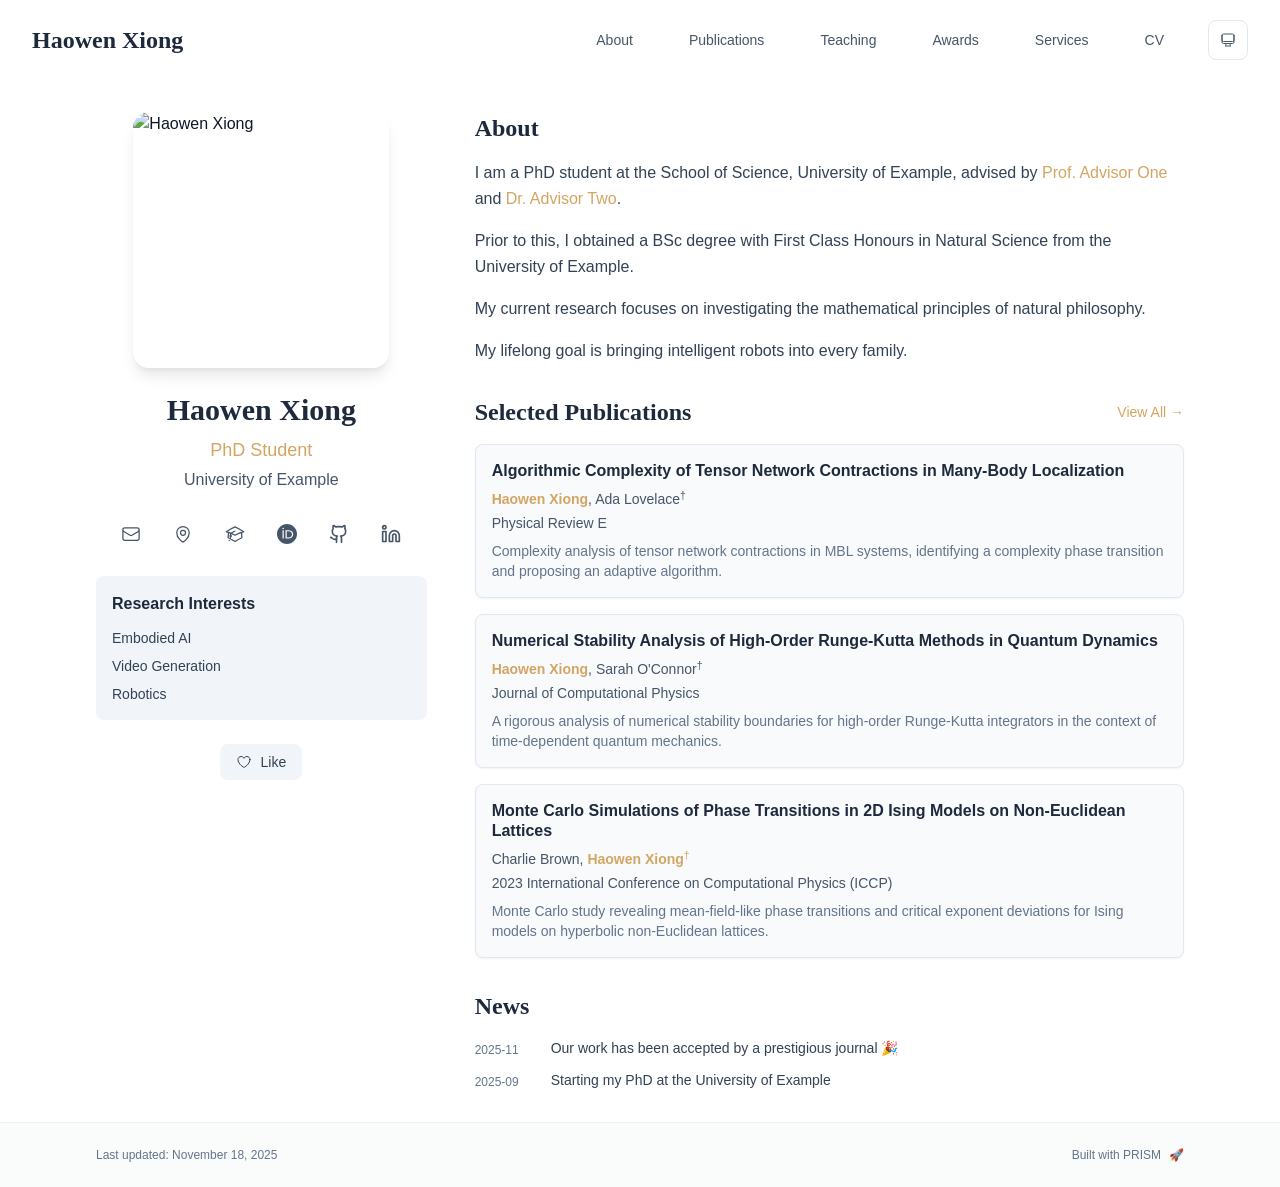
==== index.html @ 3bc643b1 "initial commit" ====
<!DOCTYPE html><html lang="en" class="scroll-smooth"><head><meta charSet="utf-8"/><meta name="viewport" content="width=device-width, initial-scale=1"/><link rel="preload" as="image" href="/bio.jpg"/><link rel="stylesheet" href="/_next/static/css/92b53c90e215dddf.css" data-precedence="next"/><link rel="preload" as="script" fetchPriority="low" href="/_next/static/chunks/webpack-679b75d1c4c2027c.js"/><script src="/_next/static/chunks/4bd1b696-70b6d399998de86a.js" async=""></script><script src="/_next/static/chunks/684-5aaa8290a129f299.js" async=""></script><script src="/_next/static/chunks/main-app-f77260fa3270a9c8.js" async=""></script><script src="/_next/static/chunks/17-9c04c9413a9f9f1f.js" async=""></script><script src="/_next/static/chunks/874-6cc630662f3664af.js" async=""></script><script src="/_next/static/chunks/862-15038af301665bb3.js" async=""></script><script src="/_next/static/chunks/app/layout-1b85ed342265c394.js" async=""></script><script src="/_next/static/chunks/178-595a94b9af1e67b5.js" async=""></script><script src="/_next/static/chunks/748-b0753eeaf12cb586.js" async=""></script><script src="/_next/static/chunks/app/page-47cc0a5f1ee452e7.js" async=""></script><link rel="icon" href="/favicon.svg" type="image/svg+xml"/><link rel="dns-prefetch" href="https://google-fonts.jialeliu.com"/><link rel="preconnect" href="https://google-fonts.jialeliu.com" crossorigin=""/><link rel="preload" as="style" href="https://google-fonts.jialeliu.com/css2?family=Inter:wght@300;400;500;600;700&amp;family=Crimson+Text:ital,wght@0,400;0,600;1,400&amp;display=swap"/><link rel="stylesheet" id="gfonts-css" href="https://google-fonts.jialeliu.com/css2?family=Inter:wght@300;400;500;600;700&amp;family=Crimson+Text:ital,wght@0,400;0,600;1,400&amp;display=swap" media="print"/><script>
              (function(){
                var l = document.getElementById('gfonts-css');
                if (!l) return;
                if (l.media !== 'all') {
                  l.addEventListener('load', function(){ try { l.media = 'all'; } catch(e){} });
                }
              })();
            </script><noscript><link rel="stylesheet" href="https://google-fonts.jialeliu.com/css2?family=Inter:wght@300;400;500;600;700&amp;family=Crimson+Text:ital,wght@0,400;0,600;1,400&amp;display=swap"/></noscript><script>
              try {
                const theme = localStorage.getItem('theme-storage');
                const parsed = theme ? JSON.parse(theme) : null;
                const setting = parsed?.state?.theme || 'system';
                const prefersDark = typeof window !== 'undefined' && window.matchMedia && window.matchMedia('(prefers-color-scheme: dark)').matches;
                const effective = setting === 'dark' ? 'dark' : (setting === 'light' ? 'light' : (prefersDark ? 'dark' : 'light'));
                var root = document.documentElement;
                root.classList.add(effective);
                root.setAttribute('data-theme', effective);
              } catch (e) {
                var root = document.documentElement;
                root.classList.add('light');
                root.setAttribute('data-theme', 'light');
              }
            </script><title>Haowen Xiong</title><meta name="description" content="PhD student at the University of Example."/><meta name="author" content="Haowen Xiong"/><meta name="keywords" content="Haowen Xiong,PhD,Research,University of Example"/><meta name="creator" content="Haowen Xiong"/><meta name="publisher" content="Haowen Xiong"/><meta property="og:title" content="Haowen Xiong"/><meta property="og:description" content="PhD student at the University of Example."/><meta property="og:site_name" content="Haowen Xiong&#x27;s Academic Website"/><meta property="og:locale" content="en_US"/><meta property="og:type" content="website"/><meta name="twitter:card" content="summary"/><meta name="twitter:title" content="Haowen Xiong"/><meta name="twitter:description" content="PhD student at the University of Example."/><link rel="icon" href="/favicon.svg"/><script>document.querySelectorAll('body link[rel="icon"], body link[rel="apple-touch-icon"]').forEach(el => document.head.appendChild(el))</script><script src="/_next/static/chunks/polyfills-42372ed130431b0a.js" noModule=""></script></head><body class="font-sans antialiased"><div style="visibility:hidden"><nav class="fixed top-0 left-0 right-0 z-50" data-headlessui-state=""><div class="transition-all duration-300 ease-out bg-transparent" style="transform:translateY(-100px)"><div class="max-w-7xl mx-auto px-4 sm:px-6 lg:px-8"><div class="flex justify-between items-center h-16 lg:h-20"><div class="flex-shrink-0" tabindex="0"><a class="text-xl lg:text-2xl font-serif font-semibold text-primary hover:text-accent transition-colors duration-200" href="/">Haowen Xiong</a></div><div class="hidden lg:block"><div class="ml-10 flex items-center space-x-8"><div class="flex items-baseline space-x-8"><a class="relative px-3 py-2 text-sm font-medium transition-all duration-200 rounded hover:bg-accent/10 hover:shadow-sm text-primary" href="/"><span class="relative z-10">About</span><div class="absolute inset-0 bg-accent/10 rounded-lg"></div></a><a class="relative px-3 py-2 text-sm font-medium transition-all duration-200 rounded hover:bg-accent/10 hover:shadow-sm text-neutral-600 hover:text-primary" href="/publications/"><span class="relative z-10">Publications</span></a><a class="relative px-3 py-2 text-sm font-medium transition-all duration-200 rounded hover:bg-accent/10 hover:shadow-sm text-neutral-600 hover:text-primary" href="/teaching/"><span class="relative z-10">Teaching</span></a><a class="relative px-3 py-2 text-sm font-medium transition-all duration-200 rounded hover:bg-accent/10 hover:shadow-sm text-neutral-600 hover:text-primary" href="/awards/"><span class="relative z-10">Awards</span></a><a class="relative px-3 py-2 text-sm font-medium transition-all duration-200 rounded hover:bg-accent/10 hover:shadow-sm text-neutral-600 hover:text-primary" href="/services/"><span class="relative z-10">Services</span></a><a class="relative px-3 py-2 text-sm font-medium transition-all duration-200 rounded hover:bg-accent/10 hover:shadow-sm text-neutral-600 hover:text-primary" href="/cv/"><span class="relative z-10">CV</span></a></div><div class="flex items-center justify-center w-10 h-10 rounded-lg border border-neutral-200 dark:border-[rgba(148,163,184,0.24)] bg-background dark:bg-neutral-800"><div class="w-4 h-4 rounded-full bg-neutral-300 animate-pulse"></div></div></div></div><div class="lg:hidden flex items-center space-x-2"><div class="flex items-center justify-center w-10 h-10 rounded-lg border border-neutral-200 dark:border-[rgba(148,163,184,0.24)] bg-background dark:bg-neutral-800"><div class="w-4 h-4 rounded-full bg-neutral-300 animate-pulse"></div></div><button class="inline-flex items-center justify-center p-2 rounded-md text-neutral-600 hover:text-primary hover:bg-neutral-100 dark:hover:bg-neutral-800 focus:outline-none focus:ring-2 focus:ring-inset focus:ring-accent transition-colors duration-200" id="headlessui-disclosure-button-«R5pdb»" type="button" aria-expanded="false" data-headlessui-state=""><span class="sr-only">Open main menu</span><div><svg xmlns="http://www.w3.org/2000/svg" fill="none" viewBox="0 0 24 24" stroke-width="1.5" stroke="currentColor" aria-hidden="true" data-slot="icon" class="block h-6 w-6"><path stroke-linecap="round" stroke-linejoin="round" d="M3.75 6.75h16.5M3.75 12h16.5m-16.5 5.25h16.5"></path></svg></div></button></div></div></div></div></nav><main class="min-h-screen pt-16 lg:pt-20"><div class="max-w-6xl mx-auto px-4 sm:px-6 lg:px-8 py-8 bg-background min-h-screen"><div class="grid grid-cols-1 lg:grid-cols-3 gap-12"><div class="lg:col-span-1"><div class="sticky top-8" style="opacity:0;transform:translateY(20px)"><div class="w-64 h-64 mx-auto mb-6 rounded-2xl overflow-hidden shadow-lg hover:shadow-xl transition-all duration-200 hover:scale-105"><img alt="Haowen Xiong" width="256" height="256" decoding="async" data-nimg="1" class="w-full h-full object-cover object-[32%_center]" style="color:transparent" src="/bio.jpg"/></div><div class="text-center mb-6"><h1 class="text-3xl font-serif font-bold text-primary mb-2">Haowen Xiong</h1><p class="text-lg text-accent font-medium mb-1">PhD Student</p><p class="text-neutral-600 mb-2">University of Example</p></div><div class="flex flex-wrap justify-center gap-3 sm:gap-4 mb-6 relative px-2"><div class="relative"><button class="p-2 sm:p-2 transition-colors duration-200 text-neutral-600 dark:text-neutral-400 hover:text-accent" aria-label="Email"><svg xmlns="http://www.w3.org/2000/svg" fill="none" viewBox="0 0 24 24" stroke-width="1.5" stroke="currentColor" aria-hidden="true" data-slot="icon" class="h-5 w-5"><path stroke-linecap="round" stroke-linejoin="round" d="M21.75 6.75v10.5a2.25 2.25 0 0 1-2.25 2.25h-15a2.25 2.25 0 0 1-2.25-2.25V6.75m19.5 0A2.25 2.25 0 0 0 19.5 4.5h-15a2.25 2.25 0 0 0-2.25 2.25m19.5 0v.243a2.25 2.25 0 0 1-1.07 1.916l-7.5 4.615a2.25 2.25 0 0 1-2.36 0L3.32 8.91a2.25 2.25 0 0 1-1.07-1.916V6.75"></path></svg></button></div><div class="relative"><button class="p-2 sm:p-2 transition-colors duration-200 text-neutral-600 dark:text-neutral-400 hover:text-accent" aria-label="Location"><svg xmlns="http://www.w3.org/2000/svg" fill="none" viewBox="0 0 24 24" stroke-width="1.5" stroke="currentColor" aria-hidden="true" data-slot="icon" class="h-5 w-5"><path stroke-linecap="round" stroke-linejoin="round" d="M15 10.5a3 3 0 1 1-6 0 3 3 0 0 1 6 0Z"></path><path stroke-linecap="round" stroke-linejoin="round" d="M19.5 10.5c0 7.142-7.5 11.25-7.5 11.25S4.5 17.642 4.5 10.5a7.5 7.5 0 1 1 15 0Z"></path></svg></button></div><a href="https://scholar.google.com" target="_blank" rel="noopener noreferrer" class="p-2 sm:p-2 text-neutral-600 dark:text-neutral-400 hover:text-accent transition-colors duration-200" aria-label="Google Scholar"><svg xmlns="http://www.w3.org/2000/svg" fill="none" viewBox="0 0 24 24" stroke-width="1.5" stroke="currentColor" aria-hidden="true" data-slot="icon" class="h-5 w-5"><path stroke-linecap="round" stroke-linejoin="round" d="M4.26 10.147a60.438 60.438 0 0 0-.491 6.347A48.62 48.62 0 0 1 12 20.904a48.62 48.62 0 0 1 8.232-4.41 60.46 60.46 0 0 0-.491-6.347m-15.482 0a50.636 50.636 0 0 0-2.658-.813A59.906 59.906 0 0 1 12 3.493a59.903 59.903 0 0 1 10.399 5.84c-.896.248-1.783.52-2.658.814m-15.482 0A50.717 50.717 0 0 1 12 13.489a50.702 50.702 0 0 1 7.74-3.342M6.75 15a.75.75 0 1 0 0-1.5.75.75 0 0 0 0 1.5Zm0 0v-3.675A55.378 55.378 0 0 1 12 8.443m-7.007 11.55A5.981 5.981 0 0 0 6.75 15.75v-1.5"></path></svg></a><a href="https://orcid.org" target="_blank" rel="noopener noreferrer" class="p-2 sm:p-2 text-neutral-600 dark:text-neutral-400 hover:text-accent transition-colors duration-200" aria-label="ORCID"><svg viewBox="0 0 24 24" fill="currentColor" class="h-5 w-5" xmlns="http://www.w3.org/2000/svg"><path d="M12 0C5.372 0 0 5.372 0 12s5.372 12 12 12 12-5.372 12-12S18.628 0 12 0zM7.369 4.378c.525 0 .947.431.947.947s-.422.947-.947.947a.95.95 0 0 1-.947-.947c0-.525.422-.947.947-.947zm-.722 3.038h1.444v10.041H6.647V7.416zm3.562 0h3.9c3.712 0 5.344 2.653 5.344 5.025 0 2.578-2.016 5.025-5.325 5.025h-3.919V7.416zm1.444 1.303v7.444h2.297c3.272 0 4.022-2.484 4.022-3.722 0-2.016-1.284-3.722-4.097-3.722h-2.222z"></path></svg></a><a href="https://github.com" target="_blank" rel="noopener noreferrer" class="p-2 sm:p-2 text-neutral-600 dark:text-neutral-400 hover:text-accent transition-colors duration-200" aria-label="GitHub"><svg xmlns="http://www.w3.org/2000/svg" width="24" height="24" viewBox="0 0 24 24" fill="none" stroke="currentColor" stroke-width="2" stroke-linecap="round" stroke-linejoin="round" class="lucide lucide-github h-5 w-5" aria-hidden="true"><path d="M15 22v-4a4.8 4.8 0 0 0-1-3.5c3 0 6-2 6-5.5.08-1.25-.27-2.48-1-3.5.28-1.15.28-2.35 0-3.5 0 0-1 0-3 1.5-2.64-.5-5.36-.5-8 0C6 2 5 2 5 2c-.3 1.15-.3 2.35 0 3.5A5.403 5.403 0 0 0 4 9c0 3.5 3 5.5 6 5.5-.39.49-.68 1.05-.85 1.65-.17.6-.22 1.23-.15 1.85v4"></path><path d="M9 18c-4.51 2-5-2-7-2"></path></svg></a><a href="https://linkedin.com" target="_blank" rel="noopener noreferrer" class="p-2 sm:p-2 text-neutral-600 dark:text-neutral-400 hover:text-accent transition-colors duration-200" aria-label="LinkedIn"><svg xmlns="http://www.w3.org/2000/svg" width="24" height="24" viewBox="0 0 24 24" fill="none" stroke="currentColor" stroke-width="2" stroke-linecap="round" stroke-linejoin="round" class="lucide lucide-linkedin h-5 w-5" aria-hidden="true"><path d="M16 8a6 6 0 0 1 6 6v7h-4v-7a2 2 0 0 0-2-2 2 2 0 0 0-2 2v7h-4v-7a6 6 0 0 1 6-6z"></path><rect width="4" height="12" x="2" y="9"></rect><circle cx="4" cy="4" r="2"></circle></svg></a></div><div class="bg-neutral-100 dark:bg-neutral-800 rounded-lg p-4 mb-6 hover:shadow-lg transition-all duration-200 hover:scale-[1.02]"><h3 class="font-semibold text-primary mb-3">Research Interests</h3><div class="space-y-2 text-sm text-neutral-700 dark:text-neutral-500"><div>Embodied AI</div><div>Video Generation</div><div>Robotics</div></div></div><div class="flex justify-center"><div class="relative"><button class="flex items-center space-x-2 px-4 py-2 rounded-lg font-medium text-sm transition-all duration-200 bg-neutral-100 dark:bg-neutral-800 text-neutral-700 dark:text-neutral-500 hover:bg-red-50 dark:hover:bg-red-900/20 hover:text-red-600 dark:hover:text-red-400 cursor-pointer" tabindex="0"><svg xmlns="http://www.w3.org/2000/svg" fill="none" viewBox="0 0 24 24" stroke-width="1.5" stroke="currentColor" aria-hidden="true" data-slot="icon" class="h-4 w-4"><path stroke-linecap="round" stroke-linejoin="round" d="M21 8.25c0-2.485-2.099-4.5-4.688-4.5-1.935 0-3.597 1.126-4.312 2.733-.715-1.607-2.377-2.733-4.313-2.733C5.1 3.75 3 5.765 3 8.25c0 7.22 9 12 9 12s9-4.78 9-12Z"></path></svg><span>Like</span></button></div></div></div></div><div class="lg:col-span-2 space-y-8"><section id="about" class="scroll-mt-24 space-y-8"><section style="opacity:0;transform:translateY(20px)"><h2 class="text-2xl font-serif font-bold text-primary mb-4">About</h2><div class="text-neutral-700 dark:text-neutral-600 leading-relaxed"><p class="mb-4 last:mb-0">I am a PhD student at the School of Science, University of Example, advised by <a href="https://example.com" node="[object Object]" target="_blank" rel="noopener noreferrer" class="text-accent font-medium transition-all duration-200 rounded hover:bg-accent/10 hover:shadow-sm">Prof. Advisor One</a> and <a href="https://example.com" node="[object Object]" target="_blank" rel="noopener noreferrer" class="text-accent font-medium transition-all duration-200 rounded hover:bg-accent/10 hover:shadow-sm">Dr. Advisor Two</a>.</p>
<p class="mb-4 last:mb-0">Prior to this, I obtained a BSc degree with First Class Honours in Natural Science from the University of Example.</p>
<p class="mb-4 last:mb-0">My current research focuses on investigating the mathematical principles of natural philosophy.</p>
<p class="mb-4 last:mb-0">My lifelong goal is bringing intelligent robots into every family.</p></div></section><section style="opacity:0;transform:translateY(20px)"><div class="flex items-center justify-between mb-4"><h2 class="text-2xl font-serif font-bold text-primary">Selected Publications</h2><a class="text-accent hover:text-accent-dark text-sm font-medium transition-all duration-200 rounded hover:bg-accent/10 hover:shadow-sm" href="/#publications">View All →</a></div><div class="space-y-4"><div class="bg-neutral-50 dark:bg-neutral-800 p-4 rounded-lg shadow-sm border border-neutral-200 dark:border-[rgba(148,163,184,0.24)] hover:shadow-lg transition-all duration-200 hover:scale-[1.02]" style="opacity:0;transform:translateY(20px)"><h3 class="font-semibold text-primary mb-2 leading-tight">Algorithmic Complexity of Tensor Network Contractions in Many-Body Localization</h3><p class="text-sm text-neutral-600 dark:text-neutral-500 mb-1"><span><span class="font-semibold text-accent ">Haowen Xiong</span>, </span><span><span class=" ">Ada Lovelace</span><sup class="ml-0 text-neutral-600 dark:text-neutral-500">†</sup></span></p><p class="text-sm text-neutral-600 dark:text-neutral-500 mb-2">Physical Review E</p><p class="text-sm text-neutral-500 dark:text-neutral-500 line-clamp-2">Complexity analysis of tensor network contractions in MBL systems, identifying a complexity phase transition and proposing an adaptive algorithm.</p></div><div class="bg-neutral-50 dark:bg-neutral-800 p-4 rounded-lg shadow-sm border border-neutral-200 dark:border-[rgba(148,163,184,0.24)] hover:shadow-lg transition-all duration-200 hover:scale-[1.02]" style="opacity:0;transform:translateY(20px)"><h3 class="font-semibold text-primary mb-2 leading-tight">Numerical Stability Analysis of High-Order Runge-Kutta Methods in Quantum Dynamics</h3><p class="text-sm text-neutral-600 dark:text-neutral-500 mb-1"><span><span class="font-semibold text-accent ">Haowen Xiong</span>, </span><span><span class=" ">Sarah O&#x27;Connor</span><sup class="ml-0 text-neutral-600 dark:text-neutral-500">†</sup></span></p><p class="text-sm text-neutral-600 dark:text-neutral-500 mb-2">Journal of Computational Physics</p><p class="text-sm text-neutral-500 dark:text-neutral-500 line-clamp-2">A rigorous analysis of numerical stability boundaries for high-order Runge-Kutta integrators in the context of time-dependent quantum mechanics.</p></div><div class="bg-neutral-50 dark:bg-neutral-800 p-4 rounded-lg shadow-sm border border-neutral-200 dark:border-[rgba(148,163,184,0.24)] hover:shadow-lg transition-all duration-200 hover:scale-[1.02]" style="opacity:0;transform:translateY(20px)"><h3 class="font-semibold text-primary mb-2 leading-tight">Monte Carlo Simulations of Phase Transitions in 2D Ising Models on Non-Euclidean Lattices</h3><p class="text-sm text-neutral-600 dark:text-neutral-500 mb-1"><span><span class=" ">Charlie Brown</span>, </span><span><span class="font-semibold text-accent ">Haowen Xiong</span><sup class="ml-0 text-accent">†</sup></span></p><p class="text-sm text-neutral-600 dark:text-neutral-500 mb-2">2023 International Conference on Computational Physics (ICCP)</p><p class="text-sm text-neutral-500 dark:text-neutral-500 line-clamp-2">Monte Carlo study revealing mean-field-like phase transitions and critical exponent deviations for Ising models on hyperbolic non-Euclidean lattices.</p></div></div></section><section style="opacity:0;transform:translateY(20px)"><h2 class="text-2xl font-serif font-bold text-primary mb-4">News</h2><div class="space-y-3"><div class="flex items-start space-x-3"><span class="text-xs text-neutral-500 mt-1 w-16 flex-shrink-0">2025-11</span><p class="text-sm text-neutral-700">Our work has been accepted by a prestigious journal 🎉</p></div><div class="flex items-start space-x-3"><span class="text-xs text-neutral-500 mt-1 w-16 flex-shrink-0">2025-09</span><p class="text-sm text-neutral-700">Starting my PhD at the University of Example</p></div></div></section></section></div></div></div><!--$--><!--/$--><!--$--><!--/$--></main><footer class="border-t border-neutral-200/50 bg-neutral-50/50 dark:bg-neutral-900/50 dark:border-neutral-700/50"><div class="max-w-6xl mx-auto px-4 sm:px-6 lg:px-8 py-6"><div class="flex flex-col sm:flex-row justify-between items-center gap-2"><p class="text-xs text-neutral-500">Last updated: <!-- -->November 18, 2025</p><p class="text-xs text-neutral-500 flex items-center"><a href="https://github.com/xyjoey/PRISM" target="_blank" rel="noopener noreferrer">Built with PRISM</a><span class="ml-2">🚀</span></p></div></div></footer></div><script src="/_next/static/chunks/webpack-679b75d1c4c2027c.js" async=""></script><script>(self.__next_f=self.__next_f||[]).push([0])</script><script>self.__next_f.push([1,"1:\"$Sreact.fragment\"\n2:I[3719,[\"17\",\"static/chunks/17-9c04c9413a9f9f1f.js\",\"874\",\"static/chunks/874-6cc630662f3664af.js\",\"862\",\"static/chunks/862-15038af301665bb3.js\",\"177\",\"static/chunks/app/layout-1b85ed342265c394.js\"],\"ThemeProvider\"]\n3:I[768,[\"17\",\"static/chunks/17-9c04c9413a9f9f1f.js\",\"874\",\"static/chunks/874-6cc630662f3664af.js\",\"862\",\"static/chunks/862-15038af301665bb3.js\",\"177\",\"static/chunks/app/layout-1b85ed342265c394.js\"],\"default\"]\n4:I[7555,[],\"\"]\n5:I[1295,[],\"\"]\n6:I[2548,[\"17\",\"static/chunks/17-9c04c9413a9f9f1f.js\",\"874\",\"static/chunks/874-6cc630662f3664af.js\",\"862\",\"static/chunks/862-15038af301665bb3.js\",\"177\",\"static/chunks/app/layout-1b85ed342265c394.js\"],\"default\"]\n7:I[7437,[\"17\",\"static/chunks/17-9c04c9413a9f9f1f.js\",\"178\",\"static/chunks/178-595a94b9af1e67b5.js\",\"874\",\"static/chunks/874-6cc630662f3664af.js\",\"748\",\"static/chunks/748-b0753eeaf12cb586.js\",\"974\",\"static/chunks/app/page-47cc0a5f1ee452e7.js\"],\"default\"]\n8:I[9507,[\"17\",\"static/chunks/17-9c04c9413a9f9f1f.js\",\"178\",\"static/chunks/178-595a94b9af1e67b5.js\",\"874\",\"static/chunks/874-6cc630662f3664af.js\",\"748\",\"static/chunks/748-b0753eeaf12cb586.js\",\"974\",\"static/chunks/app/page-47cc0a5f1ee452e7.js\"],\"default\"]\n9:I[5218,[\"17\",\"static/chunks/17-9c04c9413a9f9f1f.js\",\"178\",\"static/chunks/178-595a94b9af1e67b5.js\",\"874\",\"static/chunks/874-6cc630662f3664af.js\",\"748\",\"static/chunks/748-b0753eeaf12cb586.js\",\"974\",\"static/chunks/app/page-47cc0a5f1ee452e7.js\"],\"default\"]\nd:I[1990,[\"17\",\"static/chunks/17-9c04c9413a9f9f1f.js\",\"178\",\"static/chunks/178-595a94b9af1e67b5.js\",\"874\",\"static/chunks/874-6cc630662f3664af.js\",\"748\",\"static/chunks/748-b0753eeaf12cb586.js\",\"974\",\"static/chunks/app/page-47cc0a5f1ee452e7.js\"],\"default\"]\ne:I[9665,[],\"MetadataBoundary\"]\n10:I[9665,[],\"OutletBoundary\"]\n13:I[4911,[],\"AsyncMetadataOutlet\"]\n15:I[9665,[],\"ViewportBoundary\"]\n17:I[6614,[],\"\"]\n:HL[\"/_next/static/css/92b53c90e215dddf.css\",\"style\"]\na:T50a,@article{liu2025algorithmic,\n  title = {Algorithmic Complexity of Tensor Network Contractions in Many-Body Localization},\n  aut"])</script><script>self.__next_f.push([1,"hor = {Haowen Xiong and Ada Lovelace},\n  year = {2025},\n  month = {sep},\n  journal = {Physical Review E},\n  issn = {2470-0045},\n  publisher = {APS},\n  abstract = {Simulating the dynamics of many-body localized (MBL) systems poses a significant challenge due to the logarithmic growth of entanglement entropy. This paper analyzes the algorithmic complexity of contracting Tensor Networks, specifically Matrix Product States (MPS) and Projected Entangled Pair States (PEPS), when applied to MBL Hamiltonians. We prove that while the exact contraction is #P-complete, approximate contraction schemes based on singular value decomposition (SVD) truncation exhibit polynomial time complexity with bounded error for short-time evolution. However, we identify a \"complexity phase transition\" at the ergodic-MBL transition point, where the bond dimension required for a fixed accuracy diverges exponentially. We propose a novel adaptive bond-dimension algorithm that optimizes computational resources by exploiting the area law of entanglement in the localized phase, demonstrating superior performance on Heisenberg spin chains.},\n  doi = {10.1103/PhysRevE.112.092101}\n}b:T507,@article{liu2024stability,\n  title = {Numerical Stability Analysis of High-Order Runge-Kutta Methods in Quantum Dynamics},\n  author = {Haowen Xiong and Sarah O'Connor},\n  year = {2024},\n  month = {mar},\n  journal = {Journal of Computational Physics},\n  volume = {450},\n  pages = {110832},\n  issn = {0021-9991},\n  doi = {10.1016/j.jcp.2023.110832},\n  urldate = {2024-12-02},\n  langid = {english},\n  abstract = {The precise time-evolution of quantum systems is a cornerstone of computational physics. This paper investigates the numerical stability of high-order Runge-Kutta (RK) methods when applied to the time-dependent Schrödinger equation. We derive rigorous stability boundaries for symplectic and non-symplectic RK integrators and demonstrate that specific implicit schemes preserve unitarity over extended simulation times. By analyzing the spectral properties of the Ham"])</script><script>self.__next_f.push([1,"iltonian operator, we establish a relationship between the Courant-Friedrichs-Lewy (CFL) condition and the imaginary eigenvalues characteristic of quantum propagators. Our findings are validated through simulations of wave packet scattering and harmonic oscillator dynamics, showing that our proposed optimized RK coefficients significantly reduce phase error accumulation compared to standard integrators.}\n}c:T54d,@inproceedings{brown2023monte,\n  title = {Monte Carlo Simulations of Phase Transitions in 2D Ising Models on Non-Euclidean Lattices},\n  shorttitle = {Ising on Hyperbolic Planes},\n  booktitle = {2023 International Conference on Computational Physics (ICCP)},\n  author = {Charlie Brown and Haowen Xiong},\n  year = {2023},\n  month = {dec},\n  pages = {45--52},\n  publisher = {APS},\n  address = {Tokyo, Japan},\n  doi = {10.1103/ICCP.2023.0045},\n  urldate = {2024-12-02},\n  isbn = {978-0-7354-2000-1},\n  abstract = {The behavior of spin systems on curved geometries offers a unique window into the interplay between topology and statistical mechanics. This study employs extensive Monte Carlo simulations to explore the phase transitions of the 2D Ising model mapped onto hyperbolic lattices (Poincaré disk). We utilize the Wolff cluster algorithm to overcome critical slowing down near the phase transition temperature. Our results indicate that the critical exponents on negatively curved surfaces deviate significantly from the standard Onsager solution for flat Euclidean lattices. Specifically, we observe a suppression of the correlation length divergence, suggesting a mean-field-like behavior induced by the exponential expansion of the lattice volume. These findings have implications for understanding quantum gravity models and holographic duality.}\n}"])</script><script>self.__next_f.push([1,"0:{\"P\":null,\"b\":\"IJSwNt3UPytl91pDQCPLF\",\"p\":\"\",\"c\":[\"\",\"\"],\"i\":false,\"f\":[[[\"\",{\"children\":[\"__PAGE__\",{}]},\"$undefined\",\"$undefined\",true],[\"\",[\"$\",\"$1\",\"c\",{\"children\":[[[\"$\",\"link\",\"0\",{\"rel\":\"stylesheet\",\"href\":\"/_next/static/css/92b53c90e215dddf.css\",\"precedence\":\"next\",\"crossOrigin\":\"$undefined\",\"nonce\":\"$undefined\"}]],[\"$\",\"html\",null,{\"lang\":\"en\",\"className\":\"scroll-smooth\",\"suppressHydrationWarning\":true,\"children\":[[\"$\",\"head\",null,{\"children\":[[\"$\",\"link\",null,{\"rel\":\"icon\",\"href\":\"/favicon.svg\",\"type\":\"image/svg+xml\"}],[\"$\",\"link\",null,{\"rel\":\"dns-prefetch\",\"href\":\"https://google-fonts.jialeliu.com\"}],[\"$\",\"link\",null,{\"rel\":\"preconnect\",\"href\":\"https://google-fonts.jialeliu.com\",\"crossOrigin\":\"\"}],[\"$\",\"link\",null,{\"rel\":\"preload\",\"as\":\"style\",\"href\":\"https://google-fonts.jialeliu.com/css2?family=Inter:wght@300;400;500;600;700\u0026family=Crimson+Text:ital,wght@0,400;0,600;1,400\u0026display=swap\"}],[\"$\",\"link\",null,{\"rel\":\"stylesheet\",\"id\":\"gfonts-css\",\"href\":\"https://google-fonts.jialeliu.com/css2?family=Inter:wght@300;400;500;600;700\u0026family=Crimson+Text:ital,wght@0,400;0,600;1,400\u0026display=swap\",\"media\":\"print\"}],[\"$\",\"script\",null,{\"dangerouslySetInnerHTML\":{\"__html\":\"\\n              (function(){\\n                var l = document.getElementById('gfonts-css');\\n                if (!l) return;\\n                if (l.media !== 'all') {\\n                  l.addEventListener('load', function(){ try { l.media = 'all'; } catch(e){} });\\n                }\\n              })();\\n            \"}}],[\"$\",\"noscript\",null,{\"children\":[\"$\",\"link\",null,{\"rel\":\"stylesheet\",\"href\":\"https://google-fonts.jialeliu.com/css2?family=Inter:wght@300;400;500;600;700\u0026family=Crimson+Text:ital,wght@0,400;0,600;1,400\u0026display=swap\"}]}],[\"$\",\"script\",null,{\"dangerouslySetInnerHTML\":{\"__html\":\"\\n              try {\\n                const theme = localStorage.getItem('theme-storage');\\n                const parsed = theme ? JSON.parse(theme) : null;\\n                const setting = parsed?.state?.theme || 'system';\\n                const prefersDark = typeof window !== 'undefined' \u0026\u0026 window.matchMedia \u0026\u0026 window.matchMedia('(prefers-color-scheme: dark)').matches;\\n                const effective = setting === 'dark' ? 'dark' : (setting === 'light' ? 'light' : (prefersDark ? 'dark' : 'light'));\\n                var root = document.documentElement;\\n                root.classList.add(effective);\\n                root.setAttribute('data-theme', effective);\\n              } catch (e) {\\n                var root = document.documentElement;\\n                root.classList.add('light');\\n                root.setAttribute('data-theme', 'light');\\n              }\\n            \"}}]]}],[\"$\",\"body\",null,{\"className\":\"font-sans antialiased\",\"children\":[\"$\",\"$L2\",null,{\"children\":[[\"$\",\"$L3\",null,{\"items\":[{\"title\":\"About\",\"type\":\"page\",\"target\":\"about\",\"href\":\"/\"},{\"title\":\"Publications\",\"type\":\"page\",\"target\":\"publications\",\"href\":\"/publications\"},{\"title\":\"Teaching\",\"type\":\"page\",\"target\":\"teaching\",\"href\":\"/teaching\"},{\"title\":\"Awards\",\"type\":\"page\",\"target\":\"awards\",\"href\":\"/awards\"},{\"title\":\"Services\",\"type\":\"page\",\"target\":\"services\",\"href\":\"/services\"},{\"title\":\"CV\",\"type\":\"page\",\"target\":\"cv\",\"href\":\"/cv\"}],\"siteTitle\":\"Haowen Xiong\",\"enableOnePageMode\":false}],[\"$\",\"main\",null,{\"className\":\"min-h-screen pt-16 lg:pt-20\",\"children\":[\"$\",\"$L4\",null,{\"parallelRouterKey\":\"children\",\"error\":\"$undefined\",\"errorStyles\":\"$undefined\",\"errorScripts\":\"$undefined\",\"template\":[\"$\",\"$L5\",null,{}],\"templateStyles\":\"$undefined\",\"templateScripts\":\"$undefined\",\"notFound\":[[[\"$\",\"title\",null,{\"children\":\"404: This page could not be found.\"}],[\"$\",\"div\",null,{\"style\":{\"fontFamily\":\"system-ui,\\\"Segoe UI\\\",Roboto,Helvetica,Arial,sans-serif,\\\"Apple Color Emoji\\\",\\\"Segoe UI Emoji\\\"\",\"height\":\"100vh\",\"textAlign\":\"center\",\"display\":\"flex\",\"flexDirection\":\"column\",\"alignItems\":\"center\",\"justifyContent\":\"center\"},\"children\":[\"$\",\"div\",null,{\"children\":[[\"$\",\"style\",null,{\"dangerouslySetInnerHTML\":{\"__html\":\"body{color:#000;background:#fff;margin:0}.next-error-h1{border-right:1px solid rgba(0,0,0,.3)}@media (prefers-color-scheme:dark){body{color:#fff;background:#000}.next-error-h1{border-right:1px solid rgba(255,255,255,.3)}}\"}}],[\"$\",\"h1\",null,{\"className\":\"next-error-h1\",\"style\":{\"display\":\"inline-block\",\"margin\":\"0 20px 0 0\",\"padding\":\"0 23px 0 0\",\"fontSize\":24,\"fontWeight\":500,\"verticalAlign\":\"top\",\"lineHeight\":\"49px\"},\"children\":404}],[\"$\",\"div\",null,{\"style\":{\"display\":\"inline-block\"},\"children\":[\"$\",\"h2\",null,{\"style\":{\"fontSize\":14,\"fontWeight\":400,\"lineHeight\":\"49px\",\"margin\":0},\"children\":\"This page could not be found.\"}]}]]}]}]],[]],\"forbidden\":\"$undefined\",\"unauthorized\":\"$undefined\"}]}],[\"$\",\"$L6\",null,{\"lastUpdated\":\"November 18, 2025\"}]]}]}]]}]]}],{\"children\":[\"__PAGE__\",[\"$\",\"$1\",\"c\",{\"children\":[[\"$\",\"div\",null,{\"className\":\"max-w-6xl mx-auto px-4 sm:px-6 lg:px-8 py-8 bg-background min-h-screen\",\"children\":[\"$\",\"div\",null,{\"className\":\"grid grid-cols-1 lg:grid-cols-3 gap-12\",\"children\":[[\"$\",\"div\",null,{\"className\":\"lg:col-span-1\",\"children\":[\"$\",\"$L7\",null,{\"author\":{\"name\":\"Haowen Xiong\",\"title\":\"PhD Student\",\"institution\":\"University of Example\",\"avatar\":\"/bio.jpg\"},\"social\":{\"email\":\"john.doe@example.com\",\"location\":\"City, Country\",\"location_url\":\"https://maps.google.com\",\"location_details\":[\"Room 123, Science Building,\",\"University Avenue, City, Country\"],\"google_scholar\":\"https://scholar.google.com\",\"orcid\":\"https://orcid.org\",\"github\":\"https://github.com\",\"linkedin\":\"https://linkedin.com\"},\"features\":{\"enable_likes\":true,\"enable_one_page_mode\":false},\"researchInterests\":[\"Embodied AI\",\"Video Generation\",\"Robotics\"]}]}],[\"$\",\"div\",null,{\"className\":\"lg:col-span-2 space-y-8\",\"children\":[[\"$\",\"section\",\"about\",{\"id\":\"about\",\"className\":\"scroll-mt-24 space-y-8\",\"children\":[[[\"$\",\"$L8\",\"about\",{\"content\":\"I am a PhD student at the School of Science, University of Example, advised by [Prof. Advisor One](https://example.com) and [Dr. Advisor Two](https://example.com).\\n\\nPrior to this, I obtained a BSc degree with First Class Honours in Natural Science from the University of Example.\\n\\nMy current research focuses on investigating the mathematical principles of natural philosophy.\\n\\nMy lifelong goal is bringing intelligent robots into every family.\",\"title\":\"About\"}],[\"$\",\"$L9\",\"featured_publications\",{\"publications\":[{\"id\":\"liu2025algorithmic\",\"title\":\"Algorithmic Complexity of Tensor Network Contractions in Many-Body Localization\",\"authors\":[{\"name\":\"Haowen Xiong\",\"isHighlighted\":true,\"isCorresponding\":false,\"isCoAuthor\":false},{\"name\":\"Ada Lovelace\",\"isHighlighted\":false,\"isCorresponding\":true,\"isCoAuthor\":false}],\"year\":2025,\"month\":\"9\",\"type\":\"journal\",\"status\":\"published\",\"tags\":[\"Tensor Networks\",\"Many-Body Localization\",\"Complexity Theory\",\"Quantum Information\"],\"keywords\":\"$0:f:0:1:2:children:1:props:children:0:props:children:props:children:1:props:children:0:props:children:0:1:props:publications:0:tags\",\"researchArea\":\"quantum-computing\",\"journal\":\"Physical Review E\",\"conference\":\"\",\"doi\":\"10.1103/PhysRevE.112.092101\",\"code\":\"https://github.com/xyjoey/Tensor_Network_Complexity_MBL\",\"abstract\":\"Simulating the dynamics of many-body localized (MBL) systems poses a significant challenge due to the logarithmic growth of entanglement entropy. This paper analyzes the algorithmic complexity of contracting Tensor Networks, specifically Matrix Product States (MPS) and Projected Entangled Pair States (PEPS), when applied to MBL Hamiltonians. We prove that while the exact contraction is #P-complete, approximate contraction schemes based on singular value decomposition (SVD) truncation exhibit polynomial time complexity with bounded error for short-time evolution. However, we identify a \\\"complexity phase transition\\\" at the ergodic-MBL transition point, where the bond dimension required for a fixed accuracy diverges exponentially. We propose a novel adaptive bond-dimension algorithm that optimizes computational resources by exploiting the area law of entanglement in the localized phase, demonstrating superior performance on Heisenberg spin chains.\",\"description\":\"Complexity analysis of tensor network contractions in MBL systems, identifying a complexity phase transition and proposing an adaptive algorithm.\",\"selected\":true,\"bibtex\":\"$a\"},{\"id\":\"liu2024stability\",\"title\":\"Numerical Stability Analysis of High-Order Runge-Kutta Methods in Quantum Dynamics\",\"authors\":[{\"name\":\"Haowen Xiong\",\"isHighlighted\":true,\"isCorresponding\":false,\"isCoAuthor\":false},{\"name\":\"Sarah O'Connor\",\"isHighlighted\":false,\"isCorresponding\":true,\"isCoAuthor\":false}],\"year\":2024,\"month\":\"3\",\"type\":\"journal\",\"status\":\"published\",\"tags\":[\"Computational Physics\",\"Quantum Dynamics\",\"Numerical Analysis\",\"Runge-Kutta Methods\"],\"keywords\":\"$0:f:0:1:2:children:1:props:children:0:props:children:props:children:1:props:children:0:props:children:0:1:props:publications:1:tags\",\"researchArea\":\"quantum-computing\",\"journal\":\"Journal of Computational Physics\",\"conference\":\"\",\"volume\":\"450\",\"pages\":\"110832\",\"doi\":\"10.1016/j.jcp.2023.110832\",\"abstract\":\"The precise time-evolution of quantum systems is a cornerstone of computational physics. This paper investigates the numerical stability of high-order Runge-Kutta (RK) methods when applied to the time-dependent Schrödinger equation. We derive rigorous stability boundaries for symplectic and non-symplectic RK integrators and demonstrate that specific implicit schemes preserve unitarity over extended simulation times. By analyzing the spectral properties of the Hamiltonian operator, we establish a relationship between the Courant-Friedrichs-Lewy (CFL) condition and the imaginary eigenvalues characteristic of quantum propagators. Our findings are validated through simulations of wave packet scattering and harmonic oscillator dynamics, showing that our proposed optimized RK coefficients significantly reduce phase error accumulation compared to standard integrators.\",\"description\":\"A rigorous analysis of numerical stability boundaries for high-order Runge-Kutta integrators in the context of time-dependent quantum mechanics.\",\"selected\":true,\"bibtex\":\"$b\"},{\"id\":\"brown2023monte\",\"title\":\"Monte Carlo Simulations of Phase Transitions in 2D Ising Models on Non-Euclidean Lattices\",\"authors\":[{\"name\":\"Charlie Brown\",\"isHighlighted\":false,\"isCorresponding\":false,\"isCoAuthor\":false},{\"name\":\"Haowen Xiong\",\"isHighlighted\":true,\"isCorresponding\":true,\"isCoAuthor\":false}],\"year\":2023,\"month\":\"12\",\"type\":\"conference\",\"status\":\"published\",\"tags\":[\"Statistical Mechanics\",\"Monte Carlo Simulation\",\"Ising Model\",\"Non-Euclidean Geometry\"],\"keywords\":\"$0:f:0:1:2:children:1:props:children:0:props:children:props:children:1:props:children:0:props:children:0:1:props:publications:2:tags\",\"researchArea\":\"machine-learning\",\"journal\":\"\",\"conference\":\"2023 International Conference on Computational Physics (ICCP)\",\"pages\":\"45--52\",\"doi\":\"10.1103/ICCP.2023.0045\",\"abstract\":\"The behavior of spin systems on curved geometries offers a unique window into the interplay between topology and statistical mechanics. This study employs extensive Monte Carlo simulations to explore the phase transitions of the 2D Ising model mapped onto hyperbolic lattices (Poincaré disk). We utilize the Wolff cluster algorithm to overcome critical slowing down near the phase transition temperature. Our results indicate that the critical exponents on negatively curved surfaces deviate significantly from the standard Onsager solution for flat Euclidean lattices. Specifically, we observe a suppression of the correlation length divergence, suggesting a mean-field-like behavior induced by the exponential expansion of the lattice volume. These findings have implications for understanding quantum gravity models and holographic duality.\",\"description\":\"Monte Carlo study revealing mean-field-like phase transitions and critical exponent deviations for Ising models on hyperbolic non-Euclidean lattices.\",\"selected\":true,\"preview\":\"example.png\",\"bibtex\":\"$c\"}],\"title\":\"Selected Publications\",\"enableOnePageMode\":true}],[\"$\",\"$Ld\",\"news\",{\"items\":[{\"date\":\"2025-11\",\"content\":\"Our work has been accepted by a prestigious journal 🎉\"},{\"date\":\"2025-09\",\"content\":\"Starting my PhD at the University of Example\"}],\"title\":\"News\"}]],false,false,false]}]]}]]}]}],[\"$\",\"$Le\",null,{\"children\":\"$Lf\"}],null,[\"$\",\"$L10\",null,{\"children\":[\"$L11\",\"$L12\",[\"$\",\"$L13\",null,{\"promise\":\"$@14\"}]]}]]}],{},null,false]},null,false],[\"$\",\"$1\",\"h\",{\"children\":[null,[\"$\",\"$1\",\"oOFR47CYcUlVKxIGJEX3q\",{\"children\":[[\"$\",\"$L15\",null,{\"children\":\"$L16\"}],null]}],null]}],false]],\"m\":\"$undefined\",\"G\":[\"$17\",\"$undefined\"],\"s\":false,\"S\":true}\n"])</script><script>self.__next_f.push([1,"18:\"$Sreact.suspense\"\n19:I[4911,[],\"AsyncMetadata\"]\nf:[\"$\",\"$18\",null,{\"fallback\":null,\"children\":[\"$\",\"$L19\",null,{\"promise\":\"$@1a\"}]}]\n"])</script><script>self.__next_f.push([1,"12:null\n"])</script><script>self.__next_f.push([1,"16:[[\"$\",\"meta\",\"0\",{\"charSet\":\"utf-8\"}],[\"$\",\"meta\",\"1\",{\"name\":\"viewport\",\"content\":\"width=device-width, initial-scale=1\"}]]\n11:null\n"])</script><script>self.__next_f.push([1,"1a:{\"metadata\":[[\"$\",\"title\",\"0\",{\"children\":\"Haowen Xiong\"}],[\"$\",\"meta\",\"1\",{\"name\":\"description\",\"content\":\"PhD student at the University of Example.\"}],[\"$\",\"meta\",\"2\",{\"name\":\"author\",\"content\":\"Haowen Xiong\"}],[\"$\",\"meta\",\"3\",{\"name\":\"keywords\",\"content\":\"Haowen Xiong,PhD,Research,University of Example\"}],[\"$\",\"meta\",\"4\",{\"name\":\"creator\",\"content\":\"Haowen Xiong\"}],[\"$\",\"meta\",\"5\",{\"name\":\"publisher\",\"content\":\"Haowen Xiong\"}],[\"$\",\"meta\",\"6\",{\"property\":\"og:title\",\"content\":\"Haowen Xiong\"}],[\"$\",\"meta\",\"7\",{\"property\":\"og:description\",\"content\":\"PhD student at the University of Example.\"}],[\"$\",\"meta\",\"8\",{\"property\":\"og:site_name\",\"content\":\"Haowen Xiong's Academic Website\"}],[\"$\",\"meta\",\"9\",{\"property\":\"og:locale\",\"content\":\"en_US\"}],[\"$\",\"meta\",\"10\",{\"property\":\"og:type\",\"content\":\"website\"}],[\"$\",\"meta\",\"11\",{\"name\":\"twitter:card\",\"content\":\"summary\"}],[\"$\",\"meta\",\"12\",{\"name\":\"twitter:title\",\"content\":\"Haowen Xiong\"}],[\"$\",\"meta\",\"13\",{\"name\":\"twitter:description\",\"content\":\"PhD student at the University of Example.\"}],[\"$\",\"link\",\"14\",{\"rel\":\"icon\",\"href\":\"/favicon.svg\"}]],\"error\":null,\"digest\":\"$undefined\"}\n14:{\"metadata\":\"$1a:metadata\",\"error\":null,\"digest\":\"$undefined\"}\n"])</script></body></html>
---- _next/static/css/92b53c90e215dddf.css ----
/*! tailwindcss v4.1.10 | MIT License | https://tailwindcss.com */@layer properties{@supports (((-webkit-hyphens:none)) and (not (margin-trim:inline))) or ((-moz-orient:inline) and (not (color:rgb(from red r g b)))){*,::backdrop,:after,:before{--tw-translate-x:0;--tw-translate-y:0;--tw-translate-z:0;--tw-rotate-x:initial;--tw-rotate-y:initial;--tw-rotate-z:initial;--tw-skew-x:initial;--tw-skew-y:initial;--tw-space-y-reverse:0;--tw-space-x-reverse:0;--tw-border-style:solid;--tw-leading:initial;--tw-font-weight:initial;--tw-shadow:0 0 #0000;--tw-shadow-color:initial;--tw-shadow-alpha:100%;--tw-inset-shadow:0 0 #0000;--tw-inset-shadow-color:initial;--tw-inset-shadow-alpha:100%;--tw-ring-color:initial;--tw-ring-shadow:0 0 #0000;--tw-inset-ring-color:initial;--tw-inset-ring-shadow:0 0 #0000;--tw-ring-inset:initial;--tw-ring-offset-width:0px;--tw-ring-offset-color:#fff;--tw-ring-offset-shadow:0 0 #0000;--tw-blur:initial;--tw-brightness:initial;--tw-contrast:initial;--tw-grayscale:initial;--tw-hue-rotate:initial;--tw-invert:initial;--tw-opacity:initial;--tw-saturate:initial;--tw-sepia:initial;--tw-drop-shadow:initial;--tw-drop-shadow-color:initial;--tw-drop-shadow-alpha:100%;--tw-drop-shadow-size:initial;--tw-backdrop-blur:initial;--tw-backdrop-brightness:initial;--tw-backdrop-contrast:initial;--tw-backdrop-grayscale:initial;--tw-backdrop-hue-rotate:initial;--tw-backdrop-invert:initial;--tw-backdrop-opacity:initial;--tw-backdrop-saturate:initial;--tw-backdrop-sepia:initial;--tw-duration:initial;--tw-ease:initial;--tw-scale-x:1;--tw-scale-y:1;--tw-scale-z:1}}}@layer theme{:host,:root{--font-sans:"Inter",-apple-system,BlinkMacSystemFont,"Segoe UI",Roboto,sans-serif;--color-red-50:oklch(97.1% .013 17.38);--color-red-400:oklch(70.4% .191 22.216);--color-red-600:oklch(57.7% .245 27.325);--color-red-900:oklch(39.6% .141 25.723);--color-white:#fff;--spacing:.25rem;--container-2xl:42rem;--container-3xl:48rem;--container-4xl:56rem;--container-6xl:72rem;--container-7xl:80rem;--text-xs:.75rem;--text-xs--line-height:calc(1/.75);--text-sm:.875rem;--text-sm--line-height:calc(1.25/.875);--text-base:1rem;--text-base--line-height:calc(1.5/1);--text-lg:1.125rem;--text-lg--line-height:calc(1.75/1.125);--text-xl:1.25rem;--text-xl--line-height:calc(1.75/1.25);--text-2xl:1.5rem;--text-2xl--line-height:calc(2/1.5);--text-3xl:1.875rem;--text-3xl--line-height:calc(2.25/1.875);--text-4xl:2.25rem;--text-4xl--line-height:calc(2.5/2.25);--font-weight-medium:500;--font-weight-semibold:600;--font-weight-bold:700;--leading-tight:1.25;--leading-relaxed:1.625;--radius-md:.375rem;--radius-lg:.5rem;--radius-xl:.75rem;--radius-2xl:1rem;--ease-out:cubic-bezier(0,0,.2,1);--animate-pulse:pulse 2s cubic-bezier(.4,0,.6,1)infinite;--blur-xl:24px;--aspect-video:16/9;--default-transition-duration:.15s;--default-transition-timing-function:cubic-bezier(.4,0,.2,1);--default-font-family:"Inter",-apple-system,BlinkMacSystemFont,"Segoe UI",Roboto,sans-serif;--default-mono-font-family:"SF Mono",Monaco,"Cascadia Code","Roboto Mono",Consolas,"Courier New",monospace;--line-height-normal:1.5;--shadow-glass:0 8px 32px 0 #1f26875e}}@layer base{*,::backdrop,:after,:before{box-sizing:border-box;border:0 solid;margin:0;padding:0}::file-selector-button{box-sizing:border-box;border:0 solid;margin:0;padding:0}:host,html{-webkit-text-size-adjust:100%;tab-size:4;line-height:1.5;font-family:var(--default-font-family,ui-sans-serif,system-ui,sans-serif,"Apple Color Emoji","Segoe UI Emoji","Segoe UI Symbol","Noto Color Emoji");font-feature-settings:var(--default-font-feature-settings,normal);font-variation-settings:var(--default-font-variation-settings,normal);-webkit-tap-highlight-color:transparent}hr{height:0;color:inherit;border-top-width:1px}abbr:where([title]){-webkit-text-decoration:underline dotted;text-decoration:underline dotted}h1,h2,h3,h4,h5,h6{font-size:inherit;font-weight:inherit}a{color:inherit;-webkit-text-decoration:inherit;text-decoration:inherit}b,strong{font-weight:bolder}code,kbd,pre,samp{font-family:var(--default-mono-font-family,ui-monospace,SFMono-Regular,Menlo,Monaco,Consolas,"Liberation Mono","Courier New",monospace);font-feature-settings:var(--default-mono-font-feature-settings,normal);font-variation-settings:var(--default-mono-font-variation-settings,normal);font-size:1em}small{font-size:80%}sub,sup{vertical-align:baseline;font-size:75%;line-height:0;position:relative}sub{bottom:-.25em}sup{top:-.5em}table{text-indent:0;border-color:inherit;border-collapse:collapse}:-moz-focusring{outline:auto}progress{vertical-align:baseline}summary{display:list-item}menu,ol,ul{list-style:none}audio,canvas,embed,iframe,img,object,svg,video{vertical-align:middle;display:block}img,video{max-width:100%;height:auto}button,input,optgroup,select,textarea{font:inherit;font-feature-settings:inherit;font-variation-settings:inherit;letter-spacing:inherit;color:inherit;opacity:1;background-color:#0000;border-radius:0}::file-selector-button{font:inherit;font-feature-settings:inherit;font-variation-settings:inherit;letter-spacing:inherit;color:inherit;opacity:1;background-color:#0000;border-radius:0}:where(select:is([multiple],[size])) optgroup{font-weight:bolder}:where(select:is([multiple],[size])) optgroup option{padding-inline-start:20px}::file-selector-button{margin-inline-end:4px}::placeholder{opacity:1}@supports (not ((-webkit-appearance:-apple-pay-button))) or (contain-intrinsic-size:1px){::placeholder{color:currentColor}@supports (color:color-mix(in lab,red,red)){::placeholder{color:color-mix(in oklab,currentcolor 50%,transparent)}}}textarea{resize:vertical}::-webkit-search-decoration{-webkit-appearance:none}::-webkit-date-and-time-value{min-height:1lh;text-align:inherit}::-webkit-datetime-edit{display:inline-flex}::-webkit-datetime-edit-fields-wrapper{padding:0}::-webkit-datetime-edit,::-webkit-datetime-edit-year-field{padding-block:0}::-webkit-datetime-edit-day-field,::-webkit-datetime-edit-month-field{padding-block:0}::-webkit-datetime-edit-hour-field,::-webkit-datetime-edit-minute-field{padding-block:0}::-webkit-datetime-edit-millisecond-field,::-webkit-datetime-edit-second-field{padding-block:0}::-webkit-datetime-edit-meridiem-field{padding-block:0}:-moz-ui-invalid{box-shadow:none}button,input:where([type=button],[type=reset],[type=submit]){appearance:button}::file-selector-button{appearance:button}::-webkit-inner-spin-button,::-webkit-outer-spin-button{height:auto}[hidden]:where(:not([hidden=until-found])){display:none!important}}@layer components;@layer utilities{.sr-only{clip:rect(0,0,0,0);white-space:nowrap;border-width:0;width:1px;height:1px;margin:-1px;padding:0;overflow:hidden}.absolute,.sr-only{position:absolute}.fixed{position:fixed}.relative{position:relative}.static{position:static}.sticky{position:sticky}.inset-0{inset:calc(var(--spacing)*0)}.top-0{top:calc(var(--spacing)*0)}.top-1\/2{top:50%}.top-2{top:calc(var(--spacing)*2)}.top-8{top:calc(var(--spacing)*8)}.top-full{top:100%}.right-0{right:calc(var(--spacing)*0)}.right-2{right:calc(var(--spacing)*2)}.left-0{left:calc(var(--spacing)*0)}.left-1\/2{left:50%}.left-3{left:calc(var(--spacing)*3)}.z-10{z-index:10}.z-20{z-index:20}.z-40{z-index:40}.z-50{z-index:50}.mx-auto{margin-inline:auto}.my-4{margin-block:calc(var(--spacing)*4)}.mt-1{margin-top:calc(var(--spacing)*1)}.mt-2{margin-top:calc(var(--spacing)*2)}.mt-4{margin-top:calc(var(--spacing)*4)}.mt-6{margin-top:calc(var(--spacing)*6)}.mt-8{margin-top:calc(var(--spacing)*8)}.mt-auto{margin-top:auto}.mr-1{margin-right:calc(var(--spacing)*1)}.mr-1\.5{margin-right:calc(var(--spacing)*1.5)}.mr-2{margin-right:calc(var(--spacing)*2)}.mb-1{margin-bottom:calc(var(--spacing)*1)}.mb-2{margin-bottom:calc(var(--spacing)*2)}.mb-3{margin-bottom:calc(var(--spacing)*3)}.mb-4{margin-bottom:calc(var(--spacing)*4)}.mb-6{margin-bottom:calc(var(--spacing)*6)}.mb-8{margin-bottom:calc(var(--spacing)*8)}.ml-0{margin-left:calc(var(--spacing)*0)}.ml-2{margin-left:calc(var(--spacing)*2)}.ml-4{margin-left:calc(var(--spacing)*4)}.ml-10{margin-left:calc(var(--spacing)*10)}.line-clamp-2{-webkit-line-clamp:2}.line-clamp-2,.line-clamp-3{-webkit-box-orient:vertical;display:-webkit-box;overflow:hidden}.line-clamp-3{-webkit-line-clamp:3}.block{display:block}.contents{display:contents}.flex{display:flex}.grid{display:grid}.hidden{display:none}.inline-flex{display:inline-flex}.aspect-video{aspect-ratio:var(--aspect-video)}.h-0{height:calc(var(--spacing)*0)}.h-2\.5{height:calc(var(--spacing)*2.5)}.h-3{height:calc(var(--spacing)*3)}.h-4{height:calc(var(--spacing)*4)}.h-5{height:calc(var(--spacing)*5)}.h-6{height:calc(var(--spacing)*6)}.h-10{height:calc(var(--spacing)*10)}.h-16{height:calc(var(--spacing)*16)}.h-64{height:calc(var(--spacing)*64)}.h-full{height:100%}.min-h-screen{min-height:100vh}.w-0{width:calc(var(--spacing)*0)}.w-2\.5{width:calc(var(--spacing)*2.5)}.w-3{width:calc(var(--spacing)*3)}.w-4{width:calc(var(--spacing)*4)}.w-5{width:calc(var(--spacing)*5)}.w-6{width:calc(var(--spacing)*6)}.w-10{width:calc(var(--spacing)*10)}.w-16{width:calc(var(--spacing)*16)}.w-32{width:calc(var(--spacing)*32)}.w-64{width:calc(var(--spacing)*64)}.w-full{width:100%}.max-w-2xl{max-width:var(--container-2xl)}.max-w-3xl{max-width:var(--container-3xl)}.max-w-4xl{max-width:var(--container-4xl)}.max-w-6xl{max-width:var(--container-6xl)}.max-w-7xl{max-width:var(--container-7xl)}.max-w-\[calc\(100vw-2rem\)\]{max-width:calc(100vw - 2rem)}.flex-shrink-0{flex-shrink:0}.flex-grow{flex-grow:1}.-translate-x-1\/2{--tw-translate-x:calc(calc(1/2*100%)*-1)}.-translate-x-1\/2,.-translate-y-1\/2{translate:var(--tw-translate-x)var(--tw-translate-y)}.-translate-y-1\/2{--tw-translate-y:calc(calc(1/2*100%)*-1)}.-translate-y-full{--tw-translate-y:-100%;translate:var(--tw-translate-x)var(--tw-translate-y)}.transform{transform:var(--tw-rotate-x,)var(--tw-rotate-y,)var(--tw-rotate-z,)var(--tw-skew-x,)var(--tw-skew-y,)}.animate-pulse{animation:var(--animate-pulse)}.cursor-pointer{cursor:pointer}.scroll-mt-24{scroll-margin-top:calc(var(--spacing)*24)}.list-inside{list-style-position:inside}.list-decimal{list-style-type:decimal}.list-disc{list-style-type:disc}.grid-cols-1{grid-template-columns:repeat(1,minmax(0,1fr))}.flex-col{flex-direction:column}.flex-wrap{flex-wrap:wrap}.items-baseline{align-items:baseline}.items-center{align-items:center}.items-start{align-items:flex-start}.justify-between{justify-content:space-between}.justify-center{justify-content:center}.gap-2{gap:calc(var(--spacing)*2)}.gap-3{gap:calc(var(--spacing)*3)}.gap-4{gap:calc(var(--spacing)*4)}.gap-6{gap:calc(var(--spacing)*6)}.gap-12{gap:calc(var(--spacing)*12)}:where(.space-y-1>:not(:last-child)){--tw-space-y-reverse:0;margin-block-start:calc(calc(var(--spacing)*1)*var(--tw-space-y-reverse));margin-block-end:calc(calc(var(--spacing)*1)*calc(1 - var(--tw-space-y-reverse)))}:where(.space-y-2>:not(:last-child)){--tw-space-y-reverse:0;margin-block-start:calc(calc(var(--spacing)*2)*var(--tw-space-y-reverse));margin-block-end:calc(calc(var(--spacing)*2)*calc(1 - var(--tw-space-y-reverse)))}:where(.space-y-3>:not(:last-child)){--tw-space-y-reverse:0;margin-block-start:calc(calc(var(--spacing)*3)*var(--tw-space-y-reverse));margin-block-end:calc(calc(var(--spacing)*3)*calc(1 - var(--tw-space-y-reverse)))}:where(.space-y-4>:not(:last-child)){--tw-space-y-reverse:0;margin-block-start:calc(calc(var(--spacing)*4)*var(--tw-space-y-reverse));margin-block-end:calc(calc(var(--spacing)*4)*calc(1 - var(--tw-space-y-reverse)))}:where(.space-y-6>:not(:last-child)){--tw-space-y-reverse:0;margin-block-start:calc(calc(var(--spacing)*6)*var(--tw-space-y-reverse));margin-block-end:calc(calc(var(--spacing)*6)*calc(1 - var(--tw-space-y-reverse)))}:where(.space-y-8>:not(:last-child)){--tw-space-y-reverse:0;margin-block-start:calc(calc(var(--spacing)*8)*var(--tw-space-y-reverse));margin-block-end:calc(calc(var(--spacing)*8)*calc(1 - var(--tw-space-y-reverse)))}:where(.space-x-0\.5>:not(:last-child)){--tw-space-x-reverse:0;margin-inline-start:calc(calc(var(--spacing)*.5)*var(--tw-space-x-reverse));margin-inline-end:calc(calc(var(--spacing)*.5)*calc(1 - var(--tw-space-x-reverse)))}:where(.space-x-2>:not(:last-child)){--tw-space-x-reverse:0;margin-inline-start:calc(calc(var(--spacing)*2)*var(--tw-space-x-reverse));margin-inline-end:calc(calc(var(--spacing)*2)*calc(1 - var(--tw-space-x-reverse)))}:where(.space-x-3>:not(:last-child)){--tw-space-x-reverse:0;margin-inline-start:calc(calc(var(--spacing)*3)*var(--tw-space-x-reverse));margin-inline-end:calc(calc(var(--spacing)*3)*calc(1 - var(--tw-space-x-reverse)))}:where(.space-x-8>:not(:last-child)){--tw-space-x-reverse:0;margin-inline-start:calc(calc(var(--spacing)*8)*var(--tw-space-x-reverse));margin-inline-end:calc(calc(var(--spacing)*8)*calc(1 - var(--tw-space-x-reverse)))}.overflow-hidden{overflow:hidden}.overflow-x-auto{overflow-x:auto}.scroll-smooth{scroll-behavior:smooth}.rounded{border-radius:.25rem}.rounded-2xl{border-radius:var(--radius-2xl)}.rounded-full{border-radius:3.40282e+38px}.rounded-lg{border-radius:var(--radius-lg)}.rounded-md{border-radius:var(--radius-md)}.rounded-xl{border-radius:var(--radius-xl)}.border{border-style:var(--tw-border-style);border-width:1px}.border-t{border-top-style:var(--tw-border-style);border-top-width:1px}.border-t-4{border-top-style:var(--tw-border-style);border-top-width:4px}.border-r-4{border-right-style:var(--tw-border-style);border-right-width:4px}.border-b{border-bottom-style:var(--tw-border-style);border-bottom-width:1px}.border-l-4{border-left-style:var(--tw-border-style);border-left-width:4px}.border-accent,.border-accent\/50{border-color:var(--accent)}@supports (color:color-mix(in lab,red,red)){.border-accent\/50{border-color:color-mix(in oklab,var(--accent)50%,transparent)}}.border-neutral-100{border-color:var(--neutral-100)}.border-neutral-200,.border-neutral-200\/50{border-color:var(--neutral-200)}@supports (color:color-mix(in lab,red,red)){.border-neutral-200\/50{border-color:color-mix(in oklab,var(--neutral-200)50%,transparent)}}.border-transparent{border-color:#0000}.border-t-accent{border-top-color:var(--accent)}.border-t-neutral-800{border-top-color:var(--neutral-800)}.bg-accent,.bg-accent\/10{background-color:var(--accent)}@supports (color:color-mix(in lab,red,red)){.bg-accent\/10{background-color:color-mix(in oklab,var(--accent)10%,transparent)}}.bg-background,.bg-background\/80{background-color:var(--background)}@supports (color:color-mix(in lab,red,red)){.bg-background\/80{background-color:color-mix(in oklab,var(--background)80%,transparent)}}.bg-background\/95{background-color:var(--background)}@supports (color:color-mix(in lab,red,red)){.bg-background\/95{background-color:color-mix(in oklab,var(--background)95%,transparent)}}.bg-neutral-50,.bg-neutral-50\/50{background-color:var(--neutral-50)}@supports (color:color-mix(in lab,red,red)){.bg-neutral-50\/50{background-color:color-mix(in oklab,var(--neutral-50)50%,transparent)}}.bg-neutral-100{background-color:var(--neutral-100)}.bg-neutral-300{background-color:var(--neutral-300)}.bg-neutral-800{background-color:var(--neutral-800)}.bg-red-50{background-color:var(--color-red-50)}.bg-transparent{background-color:#0000}.bg-white{background-color:var(--color-white)}.object-cover{object-fit:cover}.object-\[32\%_center\]{object-position:32% center}.p-1\.5{padding:calc(var(--spacing)*1.5)}.p-2{padding:calc(var(--spacing)*2)}.p-4{padding:calc(var(--spacing)*4)}.p-6{padding:calc(var(--spacing)*6)}.px-2{padding-inline:calc(var(--spacing)*2)}.px-3{padding-inline:calc(var(--spacing)*3)}.px-4{padding-inline:calc(var(--spacing)*4)}.py-1{padding-block:calc(var(--spacing)*1)}.py-2{padding-block:calc(var(--spacing)*2)}.py-3{padding-block:calc(var(--spacing)*3)}.py-6{padding-block:calc(var(--spacing)*6)}.py-8{padding-block:calc(var(--spacing)*8)}.py-12{padding-block:calc(var(--spacing)*12)}.pt-2{padding-top:calc(var(--spacing)*2)}.pt-16{padding-top:calc(var(--spacing)*16)}.pr-4{padding-right:calc(var(--spacing)*4)}.pb-2{padding-bottom:calc(var(--spacing)*2)}.pb-3{padding-bottom:calc(var(--spacing)*3)}.pl-4{padding-left:calc(var(--spacing)*4)}.pl-10{padding-left:calc(var(--spacing)*10)}.text-center{text-align:center}.font-mono{font-family:SF Mono,Monaco,Cascadia Code,Roboto Mono,Consolas,Courier New,monospace}.font-sans{font-family:Inter,-apple-system,BlinkMacSystemFont,Segoe UI,Roboto,sans-serif}.font-serif{font-family:Crimson Text,Georgia,serif}.text-2xl{font-size:var(--text-2xl);line-height:var(--tw-leading,var(--text-2xl--line-height))}.text-3xl{font-size:var(--text-3xl);line-height:var(--tw-leading,var(--text-3xl--line-height))}.text-4xl{font-size:var(--text-4xl);line-height:var(--tw-leading,var(--text-4xl--line-height))}.text-base{font-size:var(--text-base);line-height:var(--tw-leading,var(--text-base--line-height))}.text-lg{font-size:var(--text-lg);line-height:var(--tw-leading,var(--text-lg--line-height))}.text-sm{font-size:var(--text-sm);line-height:var(--tw-leading,var(--text-sm--line-height))}.text-xl{font-size:var(--text-xl);line-height:var(--tw-leading,var(--text-xl--line-height))}.text-xs{font-size:var(--text-xs);line-height:var(--tw-leading,var(--text-xs--line-height))}.leading-relaxed{--tw-leading:var(--leading-relaxed);line-height:var(--leading-relaxed)}.leading-tight{--tw-leading:var(--leading-tight);line-height:var(--leading-tight)}.font-bold{--tw-font-weight:var(--font-weight-bold);font-weight:var(--font-weight-bold)}.font-medium{--tw-font-weight:var(--font-weight-medium);font-weight:var(--font-weight-medium)}.font-semibold{--tw-font-weight:var(--font-weight-semibold);font-weight:var(--font-weight-semibold)}.break-words{overflow-wrap:break-word}.whitespace-nowrap{white-space:nowrap}.whitespace-pre-wrap{white-space:pre-wrap}.text-accent{color:var(--accent)}.text-neutral-400{color:var(--neutral-400)}.text-neutral-500{color:var(--neutral-500)}.text-neutral-600{color:var(--neutral-600)}.text-neutral-700{color:var(--neutral-700)}.text-neutral-800{color:var(--neutral-800)}.text-primary{color:var(--primary)}.text-red-600{color:var(--color-red-600)}.text-white{color:var(--color-white)}.capitalize{text-transform:capitalize}.italic{font-style:italic}.underline{text-decoration-line:underline}.decoration-accent{-webkit-text-decoration-color:var(--accent);text-decoration-color:var(--accent)}.decoration-neutral-400{-webkit-text-decoration-color:var(--neutral-400);text-decoration-color:var(--neutral-400)}.underline-offset-4{text-underline-offset:4px}.antialiased{-webkit-font-smoothing:antialiased;-moz-osx-font-smoothing:grayscale}.opacity-60{opacity:.6}.shadow-lg{--tw-shadow:0 10px 15px -3px var(--tw-shadow-color,#0000001a),0 4px 6px -2px var(--tw-shadow-color,#0000000d)}.shadow-lg,.shadow-sm{box-shadow:var(--tw-inset-shadow),var(--tw-inset-ring-shadow),var(--tw-ring-offset-shadow),var(--tw-ring-shadow),var(--tw-shadow)}.shadow-sm{--tw-shadow:0 1px 2px 0 var(--tw-shadow-color,#0000000d)}.filter{filter:var(--tw-blur,)var(--tw-brightness,)var(--tw-contrast,)var(--tw-grayscale,)var(--tw-hue-rotate,)var(--tw-invert,)var(--tw-saturate,)var(--tw-sepia,)var(--tw-drop-shadow,)}.backdrop-blur-xl{--tw-backdrop-blur:blur(var(--blur-xl));-webkit-backdrop-filter:var(--tw-backdrop-blur,)var(--tw-backdrop-brightness,)var(--tw-backdrop-contrast,)var(--tw-backdrop-grayscale,)var(--tw-backdrop-hue-rotate,)var(--tw-backdrop-invert,)var(--tw-backdrop-opacity,)var(--tw-backdrop-saturate,)var(--tw-backdrop-sepia,);backdrop-filter:var(--tw-backdrop-blur,)var(--tw-backdrop-brightness,)var(--tw-backdrop-contrast,)var(--tw-backdrop-grayscale,)var(--tw-backdrop-hue-rotate,)var(--tw-backdrop-invert,)var(--tw-backdrop-opacity,)var(--tw-backdrop-saturate,)var(--tw-backdrop-sepia,)}.transition{transition-property:color,background-color,border-color,outline-color,text-decoration-color,fill,stroke,--tw-gradient-from,--tw-gradient-via,--tw-gradient-to,opacity,box-shadow,transform,translate,scale,rotate,filter,-webkit-backdrop-filter,backdrop-filter,display,visibility,content-visibility,overlay,pointer-events;transition-timing-function:var(--tw-ease,var(--default-transition-timing-function));transition-duration:var(--tw-duration,var(--default-transition-duration))}.transition-all{transition-property:all;transition-timing-function:var(--tw-ease,var(--default-transition-timing-function));transition-duration:var(--tw-duration,var(--default-transition-duration))}.transition-colors{transition-property:color,background-color,border-color,outline-color,text-decoration-color,fill,stroke,--tw-gradient-from,--tw-gradient-via,--tw-gradient-to;transition-timing-function:var(--tw-ease,var(--default-transition-timing-function));transition-duration:var(--tw-duration,var(--default-transition-duration))}.duration-200{--tw-duration:.2s;transition-duration:.2s}.duration-300{--tw-duration:.3s;transition-duration:.3s}.ease-out{--tw-ease:var(--ease-out);transition-timing-function:var(--ease-out)}.last\:mb-0:last-child{margin-bottom:calc(var(--spacing)*0)}@media (hover:hover){.hover\:scale-105:hover{--tw-scale-x:105%;--tw-scale-y:105%;--tw-scale-z:105%;scale:var(--tw-scale-x)var(--tw-scale-y)}.hover\:scale-\[1\.01\]:hover{scale:1.01}.hover\:scale-\[1\.02\]:hover{scale:1.02}.hover\:border-accent:hover{border-color:var(--accent)}.hover\:bg-accent:hover{background-color:var(--accent)}.hover\:bg-accent-dark:hover{background-color:var(--accent-dark)}.hover\:bg-accent\/10:hover{background-color:var(--accent)}@supports (color:color-mix(in lab,red,red)){.hover\:bg-accent\/10:hover{background-color:color-mix(in oklab,var(--accent)10%,transparent)}}.hover\:bg-neutral-50:hover{background-color:var(--neutral-50)}.hover\:bg-neutral-100:hover{background-color:var(--neutral-100)}.hover\:bg-red-50:hover{background-color:var(--color-red-50)}.hover\:text-accent:hover{color:var(--accent)}.hover\:text-accent-dark:hover{color:var(--accent-dark)}.hover\:text-primary:hover{color:var(--primary)}.hover\:text-red-600:hover{color:var(--color-red-600)}.hover\:text-white:hover{color:var(--color-white)}.hover\:underline:hover{text-decoration-line:underline}.hover\:shadow-lg:hover{--tw-shadow:0 10px 15px -3px var(--tw-shadow-color,#0000001a),0 4px 6px -2px var(--tw-shadow-color,#0000000d)}.hover\:shadow-lg:hover,.hover\:shadow-md:hover{box-shadow:var(--tw-inset-shadow),var(--tw-inset-ring-shadow),var(--tw-ring-offset-shadow),var(--tw-ring-shadow),var(--tw-shadow)}.hover\:shadow-md:hover{--tw-shadow:0 4px 6px -1px var(--tw-shadow-color,#0000001a),0 2px 4px -1px var(--tw-shadow-color,#0000000f)}.hover\:shadow-sm:hover{--tw-shadow:0 1px 2px 0 var(--tw-shadow-color,#0000000d)}.hover\:shadow-sm:hover,.hover\:shadow-xl:hover{box-shadow:var(--tw-inset-shadow),var(--tw-inset-ring-shadow),var(--tw-ring-offset-shadow),var(--tw-ring-shadow),var(--tw-shadow)}.hover\:shadow-xl:hover{--tw-shadow:0 20px 25px -5px var(--tw-shadow-color,#0000001a),0 10px 10px -5px var(--tw-shadow-color,#0000000a)}}.focus\:border-transparent:focus{border-color:#0000}.focus\:ring-2:focus{--tw-ring-shadow:var(--tw-ring-inset,)0 0 0 calc(2px + var(--tw-ring-offset-width))var(--tw-ring-color,currentcolor);box-shadow:var(--tw-inset-shadow),var(--tw-inset-ring-shadow),var(--tw-ring-offset-shadow),var(--tw-ring-shadow),var(--tw-shadow)}.focus\:ring-accent:focus{--tw-ring-color:var(--accent)}.focus\:outline-none:focus{--tw-outline-style:none;outline-style:none}.focus\:ring-inset:focus{--tw-ring-inset:inset}.focus-visible\:ring-2:focus-visible{--tw-ring-shadow:var(--tw-ring-inset,)0 0 0 calc(2px + var(--tw-ring-offset-width))var(--tw-ring-color,currentcolor);box-shadow:var(--tw-inset-shadow),var(--tw-inset-ring-shadow),var(--tw-ring-offset-shadow),var(--tw-ring-shadow),var(--tw-shadow)}.focus-visible\:ring-accent\/50:focus-visible{--tw-ring-color:var(--accent)}@supports (color:color-mix(in lab,red,red)){.focus-visible\:ring-accent\/50:focus-visible{--tw-ring-color:color-mix(in oklab,var(--accent)50%,transparent)}}@media (min-width:40rem){.sm\:hidden{display:none}.sm\:inline{display:inline}.sm\:w-auto{width:auto}.sm\:max-w-none{max-width:none}.sm\:flex-row{flex-direction:row}.sm\:gap-4{gap:calc(var(--spacing)*4)}:where(.sm\:space-y-0>:not(:last-child)){--tw-space-y-reverse:0;margin-block-start:calc(calc(var(--spacing)*0)*var(--tw-space-y-reverse));margin-block-end:calc(calc(var(--spacing)*0)*calc(1 - var(--tw-space-y-reverse)))}:where(.sm\:space-x-2>:not(:last-child)){--tw-space-x-reverse:0;margin-inline-start:calc(calc(var(--spacing)*2)*var(--tw-space-x-reverse));margin-inline-end:calc(calc(var(--spacing)*2)*calc(1 - var(--tw-space-x-reverse)))}.sm\:p-2{padding:calc(var(--spacing)*2)}.sm\:px-3{padding-inline:calc(var(--spacing)*3)}.sm\:px-6{padding-inline:calc(var(--spacing)*6)}.sm\:whitespace-nowrap{white-space:nowrap}}@media (min-width:48rem){.md\:aspect-\[4\/3\]{aspect-ratio:4/3}.md\:w-48{width:calc(var(--spacing)*48)}.md\:flex-row{flex-direction:row}}@media (min-width:64rem){.lg\:col-span-1{grid-column:span 1/span 1}.lg\:col-span-2{grid-column:span 2/span 2}.lg\:block{display:block}.lg\:hidden{display:none}.lg\:h-20{height:calc(var(--spacing)*20)}.lg\:grid-cols-3{grid-template-columns:repeat(3,minmax(0,1fr))}.lg\:px-8{padding-inline:calc(var(--spacing)*8)}.lg\:pt-20{padding-top:calc(var(--spacing)*20)}.lg\:text-2xl{font-size:var(--text-2xl);line-height:var(--tw-leading,var(--text-2xl--line-height))}}.dark\:border-\[rgba\(148\,163\,184\,0\.24\)\]:where(.dark,.dark *){border-color:#94a3b83d}.dark\:border-neutral-600:where(.dark,.dark *){border-color:var(--neutral-600)}.dark\:border-neutral-700:where(.dark,.dark *),.dark\:border-neutral-700\/50:where(.dark,.dark *){border-color:var(--neutral-700)}@supports (color:color-mix(in lab,red,red)){.dark\:border-neutral-700\/50:where(.dark,.dark *){border-color:color-mix(in oklab,var(--neutral-700)50%,transparent)}}.dark\:border-neutral-800:where(.dark,.dark *){border-color:var(--neutral-800)}.dark\:bg-neutral-700:where(.dark,.dark *){background-color:var(--neutral-700)}.dark\:bg-neutral-800:where(.dark,.dark *),.dark\:bg-neutral-800\/50:where(.dark,.dark *){background-color:var(--neutral-800)}@supports (color:color-mix(in lab,red,red)){.dark\:bg-neutral-800\/50:where(.dark,.dark *){background-color:color-mix(in oklab,var(--neutral-800)50%,transparent)}}.dark\:bg-neutral-900:where(.dark,.dark *),.dark\:bg-neutral-900\/50:where(.dark,.dark *){background-color:var(--neutral-900)}@supports (color:color-mix(in lab,red,red)){.dark\:bg-neutral-900\/50:where(.dark,.dark *){background-color:color-mix(in oklab,var(--neutral-900)50%,transparent)}}.dark\:bg-red-900\/20:where(.dark,.dark *){background-color:#82181a33}@supports (color:color-mix(in lab,red,red)){.dark\:bg-red-900\/20:where(.dark,.dark *){background-color:color-mix(in oklab,var(--color-red-900)20%,transparent)}}.dark\:text-neutral-300:where(.dark,.dark *){color:var(--neutral-300)}.dark\:text-neutral-400:where(.dark,.dark *){color:var(--neutral-400)}.dark\:text-neutral-500:where(.dark,.dark *){color:var(--neutral-500)}.dark\:text-neutral-600:where(.dark,.dark *){color:var(--neutral-600)}.dark\:text-red-400:where(.dark,.dark *){color:var(--color-red-400)}@media (hover:hover){.dark\:hover\:bg-neutral-700:where(.dark,.dark *):hover{background-color:var(--neutral-700)}.dark\:hover\:bg-neutral-800:where(.dark,.dark *):hover{background-color:var(--neutral-800)}.dark\:hover\:bg-red-900\/20:where(.dark,.dark *):hover{background-color:#82181a33}@supports (color:color-mix(in lab,red,red)){.dark\:hover\:bg-red-900\/20:where(.dark,.dark *):hover{background-color:color-mix(in oklab,var(--color-red-900)20%,transparent)}}.dark\:hover\:text-red-400:where(.dark,.dark *):hover{color:var(--color-red-400)}.dark\:hover\:text-white:where(.dark,.dark *):hover{color:var(--color-white)}}}.light,:root{--background:#fefffe;--foreground:#0f172a;--primary:#1e293b;--primary-light:#334155;--primary-dark:#0f172a;--accent:#d4a562;--accent-light:#e4b976;--accent-dark:#b8914d;--neutral-50:#f8fafc;--neutral-100:#f1f5f9;--neutral-200:#e2e8f0;--neutral-300:#cbd5e1;--neutral-400:#94a3b8;--neutral-500:#64748b;--neutral-600:#475569;--neutral-700:#334155;--neutral-800:#1e293b;--neutral-900:#0f172a;--success:#10b981;--warning:#f59e0b;--error:#ef4444;--info:#3b82f6;--glass-bg:#ffffff1a;--glass-border:#fff3;--glass-shadow:#0000001a}.dark{--background:#0f172a;--foreground:#f8fafc;--primary:#f8fafc;--primary-light:#e2e8f0;--primary-dark:#cbd5e1;--accent:#e4b976;--accent-light:#f0c674;--accent-dark:#d4a562;--glass-bg:#0f172acc;--glass-border:#ffffff1a;--glass-shadow:#00000080;--neutral-50:#0f172a;--neutral-100:#1e293b;--neutral-200:#334155;--neutral-300:#475569;--neutral-400:#64748b;--neutral-500:#94a3b8;--neutral-600:#cbd5e1;--neutral-700:#e2e8f0;--neutral-800:#1e293b;--neutral-900:#0f172a}body{background:var(--background);color:var(--foreground);font-family:var(--font-sans);line-height:var(--line-height-normal);-webkit-font-smoothing:antialiased;-moz-osx-font-smoothing:grayscale;font-weight:400}.text-balance{text-wrap:balance}.text-pretty{text-wrap:pretty}.glass,.glass-card{background:var(--glass-bg);-webkit-backdrop-filter:blur(20px);border:1px solid var(--glass-border);box-shadow:var(--shadow-glass)}.glass-card{border-radius:1rem;padding:1.5rem}::-webkit-scrollbar{width:8px}::-webkit-scrollbar-track{background:var(--neutral-100)}::-webkit-scrollbar-thumb{background:var(--neutral-300);border-radius:4px}::-webkit-scrollbar-thumb:hover{background:var(--neutral-400)}.dark ::-webkit-scrollbar-track{background:var(--neutral-800)}.dark ::-webkit-scrollbar-thumb{background:var(--neutral-600)}.dark ::-webkit-scrollbar-thumb:hover{background:var(--neutral-500)}.card-bg{background-color:#fff}.dark .card-bg{background-color:#1e293b;border-color:#94a3b83d}@property --tw-translate-x{syntax:"*";inherits:false;initial-value:0}@property --tw-translate-y{syntax:"*";inherits:false;initial-value:0}@property --tw-translate-z{syntax:"*";inherits:false;initial-value:0}@property --tw-rotate-x{syntax:"*";inherits:false}@property --tw-rotate-y{syntax:"*";inherits:false}@property --tw-rotate-z{syntax:"*";inherits:false}@property --tw-skew-x{syntax:"*";inherits:false}@property --tw-skew-y{syntax:"*";inherits:false}@property --tw-space-y-reverse{syntax:"*";inherits:false;initial-value:0}@property --tw-space-x-reverse{syntax:"*";inherits:false;initial-value:0}@property --tw-border-style{syntax:"*";inherits:false;initial-value:solid}@property --tw-leading{syntax:"*";inherits:false}@property --tw-font-weight{syntax:"*";inherits:false}@property --tw-shadow{syntax:"*";inherits:false;initial-value:0 0 #0000}@property --tw-shadow-color{syntax:"*";inherits:false}@property --tw-shadow-alpha{syntax:"<percentage>";inherits:false;initial-value:100%}@property --tw-inset-shadow{syntax:"*";inherits:false;initial-value:0 0 #0000}@property --tw-inset-shadow-color{syntax:"*";inherits:false}@property --tw-inset-shadow-alpha{syntax:"<percentage>";inherits:false;initial-value:100%}@property --tw-ring-color{syntax:"*";inherits:false}@property --tw-ring-shadow{syntax:"*";inherits:false;initial-value:0 0 #0000}@property --tw-inset-ring-color{syntax:"*";inherits:false}@property --tw-inset-ring-shadow{syntax:"*";inherits:false;initial-value:0 0 #0000}@property --tw-ring-inset{syntax:"*";inherits:false}@property --tw-ring-offset-width{syntax:"<length>";inherits:false;initial-value:0}@property --tw-ring-offset-color{syntax:"*";inherits:false;initial-value:#fff}@property --tw-ring-offset-shadow{syntax:"*";inherits:false;initial-value:0 0 #0000}@property --tw-blur{syntax:"*";inherits:false}@property --tw-brightness{syntax:"*";inherits:false}@property --tw-contrast{syntax:"*";inherits:false}@property --tw-grayscale{syntax:"*";inherits:false}@property --tw-hue-rotate{syntax:"*";inherits:false}@property --tw-invert{syntax:"*";inherits:false}@property --tw-opacity{syntax:"*";inherits:false}@property --tw-saturate{syntax:"*";inherits:false}@property --tw-sepia{syntax:"*";inherits:false}@property --tw-drop-shadow{syntax:"*";inherits:false}@property --tw-drop-shadow-color{syntax:"*";inherits:false}@property --tw-drop-shadow-alpha{syntax:"<percentage>";inherits:false;initial-value:100%}@property --tw-drop-shadow-size{syntax:"*";inherits:false}@property --tw-backdrop-blur{syntax:"*";inherits:false}@property --tw-backdrop-brightness{syntax:"*";inherits:false}@property --tw-backdrop-contrast{syntax:"*";inherits:false}@property --tw-backdrop-grayscale{syntax:"*";inherits:false}@property --tw-backdrop-hue-rotate{syntax:"*";inherits:false}@property --tw-backdrop-invert{syntax:"*";inherits:false}@property --tw-backdrop-opacity{syntax:"*";inherits:false}@property --tw-backdrop-saturate{syntax:"*";inherits:false}@property --tw-backdrop-sepia{syntax:"*";inherits:false}@property --tw-duration{syntax:"*";inherits:false}@property --tw-ease{syntax:"*";inherits:false}@property --tw-scale-x{syntax:"*";inherits:false;initial-value:1}@property --tw-scale-y{syntax:"*";inherits:false;initial-value:1}@property --tw-scale-z{syntax:"*";inherits:false;initial-value:1}@keyframes pulse{50%{opacity:.5}}
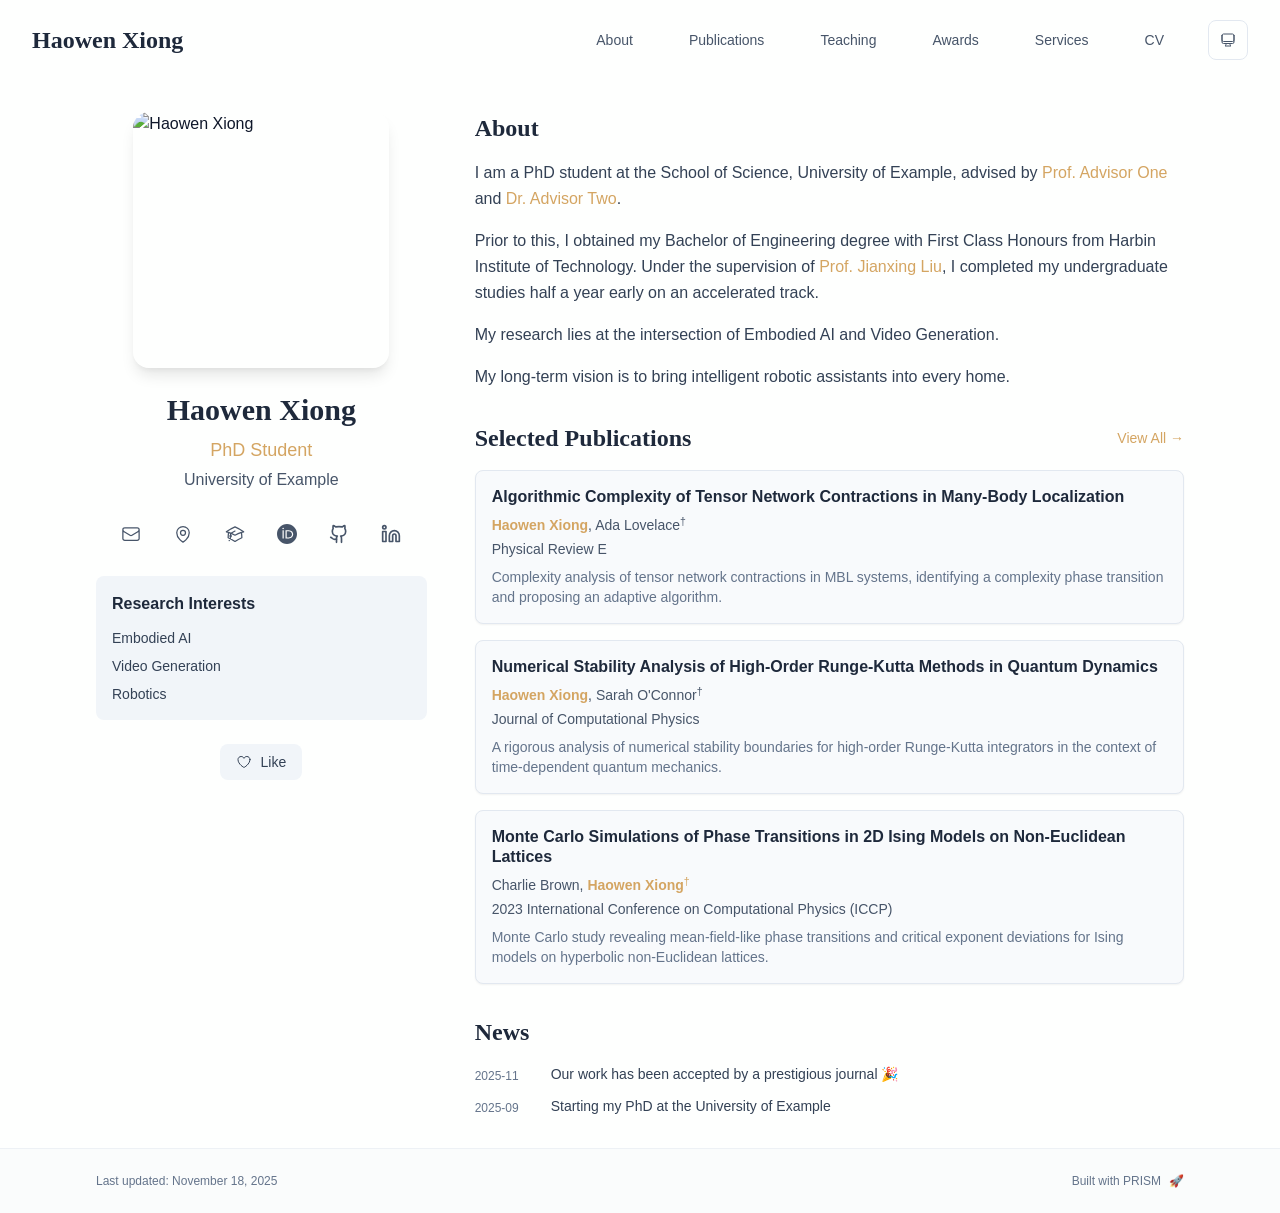
==== commit 3ca56ec5: "initial commit" ====
--- a/index.html
+++ b/index.html
@@ -22,6 +22,6 @@
                 root.setAttribute('data-theme', 'light');
               }
             </script><title>Haowen Xiong</title><meta name="description" content="PhD student at the University of Example."/><meta name="author" content="Haowen Xiong"/><meta name="keywords" content="Haowen Xiong,PhD,Research,University of Example"/><meta name="creator" content="Haowen Xiong"/><meta name="publisher" content="Haowen Xiong"/><meta property="og:title" content="Haowen Xiong"/><meta property="og:description" content="PhD student at the University of Example."/><meta property="og:site_name" content="Haowen Xiong&#x27;s Academic Website"/><meta property="og:locale" content="en_US"/><meta property="og:type" content="website"/><meta name="twitter:card" content="summary"/><meta name="twitter:title" content="Haowen Xiong"/><meta name="twitter:description" content="PhD student at the University of Example."/><link rel="icon" href="/favicon.svg"/><script>document.querySelectorAll('body link[rel="icon"], body link[rel="apple-touch-icon"]').forEach(el => document.head.appendChild(el))</script><script src="/_next/static/chunks/polyfills-42372ed130431b0a.js" noModule=""></script></head><body class="font-sans antialiased"><div style="visibility:hidden"><nav class="fixed top-0 left-0 right-0 z-50" data-headlessui-state=""><div class="transition-all duration-300 ease-out bg-transparent" style="transform:translateY(-100px)"><div class="max-w-7xl mx-auto px-4 sm:px-6 lg:px-8"><div class="flex justify-between items-center h-16 lg:h-20"><div class="flex-shrink-0" tabindex="0"><a class="text-xl lg:text-2xl font-serif font-semibold text-primary hover:text-accent transition-colors duration-200" href="/">Haowen Xiong</a></div><div class="hidden lg:block"><div class="ml-10 flex items-center space-x-8"><div class="flex items-baseline space-x-8"><a class="relative px-3 py-2 text-sm font-medium transition-all duration-200 rounded hover:bg-accent/10 hover:shadow-sm text-primary" href="/"><span class="relative z-10">About</span><div class="absolute inset-0 bg-accent/10 rounded-lg"></div></a><a class="relative px-3 py-2 text-sm font-medium transition-all duration-200 rounded hover:bg-accent/10 hover:shadow-sm text-neutral-600 hover:text-primary" href="/publications/"><span class="relative z-10">Publications</span></a><a class="relative px-3 py-2 text-sm font-medium transition-all duration-200 rounded hover:bg-accent/10 hover:shadow-sm text-neutral-600 hover:text-primary" href="/teaching/"><span class="relative z-10">Teaching</span></a><a class="relative px-3 py-2 text-sm font-medium transition-all duration-200 rounded hover:bg-accent/10 hover:shadow-sm text-neutral-600 hover:text-primary" href="/awards/"><span class="relative z-10">Awards</span></a><a class="relative px-3 py-2 text-sm font-medium transition-all duration-200 rounded hover:bg-accent/10 hover:shadow-sm text-neutral-600 hover:text-primary" href="/services/"><span class="relative z-10">Services</span></a><a class="relative px-3 py-2 text-sm font-medium transition-all duration-200 rounded hover:bg-accent/10 hover:shadow-sm text-neutral-600 hover:text-primary" href="/cv/"><span class="relative z-10">CV</span></a></div><div class="flex items-center justify-center w-10 h-10 rounded-lg border border-neutral-200 dark:border-[rgba(148,163,184,0.24)] bg-background dark:bg-neutral-800"><div class="w-4 h-4 rounded-full bg-neutral-300 animate-pulse"></div></div></div></div><div class="lg:hidden flex items-center space-x-2"><div class="flex items-center justify-center w-10 h-10 rounded-lg border border-neutral-200 dark:border-[rgba(148,163,184,0.24)] bg-background dark:bg-neutral-800"><div class="w-4 h-4 rounded-full bg-neutral-300 animate-pulse"></div></div><button class="inline-flex items-center justify-center p-2 rounded-md text-neutral-600 hover:text-primary hover:bg-neutral-100 dark:hover:bg-neutral-800 focus:outline-none focus:ring-2 focus:ring-inset focus:ring-accent transition-colors duration-200" id="headlessui-disclosure-button-«R5pdb»" type="button" aria-expanded="false" data-headlessui-state=""><span class="sr-only">Open main menu</span><div><svg xmlns="http://www.w3.org/2000/svg" fill="none" viewBox="0 0 24 24" stroke-width="1.5" stroke="currentColor" aria-hidden="true" data-slot="icon" class="block h-6 w-6"><path stroke-linecap="round" stroke-linejoin="round" d="M3.75 6.75h16.5M3.75 12h16.5m-16.5 5.25h16.5"></path></svg></div></button></div></div></div></div></nav><main class="min-h-screen pt-16 lg:pt-20"><div class="max-w-6xl mx-auto px-4 sm:px-6 lg:px-8 py-8 bg-background min-h-screen"><div class="grid grid-cols-1 lg:grid-cols-3 gap-12"><div class="lg:col-span-1"><div class="sticky top-8" style="opacity:0;transform:translateY(20px)"><div class="w-64 h-64 mx-auto mb-6 rounded-2xl overflow-hidden shadow-lg hover:shadow-xl transition-all duration-200 hover:scale-105"><img alt="Haowen Xiong" width="256" height="256" decoding="async" data-nimg="1" class="w-full h-full object-cover object-[32%_center]" style="color:transparent" src="/bio.jpg"/></div><div class="text-center mb-6"><h1 class="text-3xl font-serif font-bold text-primary mb-2">Haowen Xiong</h1><p class="text-lg text-accent font-medium mb-1">PhD Student</p><p class="text-neutral-600 mb-2">University of Example</p></div><div class="flex flex-wrap justify-center gap-3 sm:gap-4 mb-6 relative px-2"><div class="relative"><button class="p-2 sm:p-2 transition-colors duration-200 text-neutral-600 dark:text-neutral-400 hover:text-accent" aria-label="Email"><svg xmlns="http://www.w3.org/2000/svg" fill="none" viewBox="0 0 24 24" stroke-width="1.5" stroke="currentColor" aria-hidden="true" data-slot="icon" class="h-5 w-5"><path stroke-linecap="round" stroke-linejoin="round" d="M21.75 6.75v10.5a2.25 2.25 0 0 1-2.25 2.25h-15a2.25 2.25 0 0 1-2.25-2.25V6.75m19.5 0A2.25 2.25 0 0 0 19.5 4.5h-15a2.25 2.25 0 0 0-2.25 2.25m19.5 0v.243a2.25 2.25 0 0 1-1.07 1.916l-7.5 4.615a2.25 2.25 0 0 1-2.36 0L3.32 8.91a2.25 2.25 0 0 1-1.07-1.916V6.75"></path></svg></button></div><div class="relative"><button class="p-2 sm:p-2 transition-colors duration-200 text-neutral-600 dark:text-neutral-400 hover:text-accent" aria-label="Location"><svg xmlns="http://www.w3.org/2000/svg" fill="none" viewBox="0 0 24 24" stroke-width="1.5" stroke="currentColor" aria-hidden="true" data-slot="icon" class="h-5 w-5"><path stroke-linecap="round" stroke-linejoin="round" d="M15 10.5a3 3 0 1 1-6 0 3 3 0 0 1 6 0Z"></path><path stroke-linecap="round" stroke-linejoin="round" d="M19.5 10.5c0 7.142-7.5 11.25-7.5 11.25S4.5 17.642 4.5 10.5a7.5 7.5 0 1 1 15 0Z"></path></svg></button></div><a href="https://scholar.google.com" target="_blank" rel="noopener noreferrer" class="p-2 sm:p-2 text-neutral-600 dark:text-neutral-400 hover:text-accent transition-colors duration-200" aria-label="Google Scholar"><svg xmlns="http://www.w3.org/2000/svg" fill="none" viewBox="0 0 24 24" stroke-width="1.5" stroke="currentColor" aria-hidden="true" data-slot="icon" class="h-5 w-5"><path stroke-linecap="round" stroke-linejoin="round" d="M4.26 10.147a60.438 60.438 0 0 0-.491 6.347A48.62 48.62 0 0 1 12 20.904a48.62 48.62 0 0 1 8.232-4.41 60.46 60.46 0 0 0-.491-6.347m-15.482 0a50.636 50.636 0 0 0-2.658-.813A59.906 59.906 0 0 1 12 3.493a59.903 59.903 0 0 1 10.399 5.84c-.896.248-1.783.52-2.658.814m-15.482 0A50.717 50.717 0 0 1 12 13.489a50.702 50.702 0 0 1 7.74-3.342M6.75 15a.75.75 0 1 0 0-1.5.75.75 0 0 0 0 1.5Zm0 0v-3.675A55.378 55.378 0 0 1 12 8.443m-7.007 11.55A5.981 5.981 0 0 0 6.75 15.75v-1.5"></path></svg></a><a href="https://orcid.org" target="_blank" rel="noopener noreferrer" class="p-2 sm:p-2 text-neutral-600 dark:text-neutral-400 hover:text-accent transition-colors duration-200" aria-label="ORCID"><svg viewBox="0 0 24 24" fill="currentColor" class="h-5 w-5" xmlns="http://www.w3.org/2000/svg"><path d="M12 0C5.372 0 0 5.372 0 12s5.372 12 12 12 12-5.372 12-12S18.628 0 12 0zM7.369 4.378c.525 0 .947.431.947.947s-.422.947-.947.947a.95.95 0 0 1-.947-.947c0-.525.422-.947.947-.947zm-.722 3.038h1.444v10.041H6.647V7.416zm3.562 0h3.9c3.712 0 5.344 2.653 5.344 5.025 0 2.578-2.016 5.025-5.325 5.025h-3.919V7.416zm1.444 1.303v7.444h2.297c3.272 0 4.022-2.484 4.022-3.722 0-2.016-1.284-3.722-4.097-3.722h-2.222z"></path></svg></a><a href="https://github.com" target="_blank" rel="noopener noreferrer" class="p-2 sm:p-2 text-neutral-600 dark:text-neutral-400 hover:text-accent transition-colors duration-200" aria-label="GitHub"><svg xmlns="http://www.w3.org/2000/svg" width="24" height="24" viewBox="0 0 24 24" fill="none" stroke="currentColor" stroke-width="2" stroke-linecap="round" stroke-linejoin="round" class="lucide lucide-github h-5 w-5" aria-hidden="true"><path d="M15 22v-4a4.8 4.8 0 0 0-1-3.5c3 0 6-2 6-5.5.08-1.25-.27-2.48-1-3.5.28-1.15.28-2.35 0-3.5 0 0-1 0-3 1.5-2.64-.5-5.36-.5-8 0C6 2 5 2 5 2c-.3 1.15-.3 2.35 0 3.5A5.403 5.403 0 0 0 4 9c0 3.5 3 5.5 6 5.5-.39.49-.68 1.05-.85 1.65-.17.6-.22 1.23-.15 1.85v4"></path><path d="M9 18c-4.51 2-5-2-7-2"></path></svg></a><a href="https://linkedin.com" target="_blank" rel="noopener noreferrer" class="p-2 sm:p-2 text-neutral-600 dark:text-neutral-400 hover:text-accent transition-colors duration-200" aria-label="LinkedIn"><svg xmlns="http://www.w3.org/2000/svg" width="24" height="24" viewBox="0 0 24 24" fill="none" stroke="currentColor" stroke-width="2" stroke-linecap="round" stroke-linejoin="round" class="lucide lucide-linkedin h-5 w-5" aria-hidden="true"><path d="M16 8a6 6 0 0 1 6 6v7h-4v-7a2 2 0 0 0-2-2 2 2 0 0 0-2 2v7h-4v-7a6 6 0 0 1 6-6z"></path><rect width="4" height="12" x="2" y="9"></rect><circle cx="4" cy="4" r="2"></circle></svg></a></div><div class="bg-neutral-100 dark:bg-neutral-800 rounded-lg p-4 mb-6 hover:shadow-lg transition-all duration-200 hover:scale-[1.02]"><h3 class="font-semibold text-primary mb-3">Research Interests</h3><div class="space-y-2 text-sm text-neutral-700 dark:text-neutral-500"><div>Embodied AI</div><div>Video Generation</div><div>Robotics</div></div></div><div class="flex justify-center"><div class="relative"><button class="flex items-center space-x-2 px-4 py-2 rounded-lg font-medium text-sm transition-all duration-200 bg-neutral-100 dark:bg-neutral-800 text-neutral-700 dark:text-neutral-500 hover:bg-red-50 dark:hover:bg-red-900/20 hover:text-red-600 dark:hover:text-red-400 cursor-pointer" tabindex="0"><svg xmlns="http://www.w3.org/2000/svg" fill="none" viewBox="0 0 24 24" stroke-width="1.5" stroke="currentColor" aria-hidden="true" data-slot="icon" class="h-4 w-4"><path stroke-linecap="round" stroke-linejoin="round" d="M21 8.25c0-2.485-2.099-4.5-4.688-4.5-1.935 0-3.597 1.126-4.312 2.733-.715-1.607-2.377-2.733-4.313-2.733C5.1 3.75 3 5.765 3 8.25c0 7.22 9 12 9 12s9-4.78 9-12Z"></path></svg><span>Like</span></button></div></div></div></div><div class="lg:col-span-2 space-y-8"><section id="about" class="scroll-mt-24 space-y-8"><section style="opacity:0;transform:translateY(20px)"><h2 class="text-2xl font-serif font-bold text-primary mb-4">About</h2><div class="text-neutral-700 dark:text-neutral-600 leading-relaxed"><p class="mb-4 last:mb-0">I am a PhD student at the School of Science, University of Example, advised by <a href="https://example.com" node="[object Object]" target="_blank" rel="noopener noreferrer" class="text-accent font-medium transition-all duration-200 rounded hover:bg-accent/10 hover:shadow-sm">Prof. Advisor One</a> and <a href="https://example.com" node="[object Object]" target="_blank" rel="noopener noreferrer" class="text-accent font-medium transition-all duration-200 rounded hover:bg-accent/10 hover:shadow-sm">Dr. Advisor Two</a>.</p>
-<p class="mb-4 last:mb-0">Prior to this, I obtained a BSc degree with First Class Honours in Natural Science from the University of Example.</p>
-<p class="mb-4 last:mb-0">My current research focuses on investigating the mathematical principles of natural philosophy.</p>
-<p class="mb-4 last:mb-0">My lifelong goal is bringing intelligent robots into every family.</p></div></section><section style="opacity:0;transform:translateY(20px)"><div class="flex items-center justify-between mb-4"><h2 class="text-2xl font-serif font-bold text-primary">Selected Publications</h2><a class="text-accent hover:text-accent-dark text-sm font-medium transition-all duration-200 rounded hover:bg-accent/10 hover:shadow-sm" href="/#publications">View All →</a></div><div class="space-y-4"><div class="bg-neutral-50 dark:bg-neutral-800 p-4 rounded-lg shadow-sm border border-neutral-200 dark:border-[rgba(148,163,184,0.24)] hover:shadow-lg transition-all duration-200 hover:scale-[1.02]" style="opacity:0;transform:translateY(20px)"><h3 class="font-semibold text-primary mb-2 leading-tight">Algorithmic Complexity of Tensor Network Contractions in Many-Body Localization</h3><p class="text-sm text-neutral-600 dark:text-neutral-500 mb-1"><span><span class="font-semibold text-accent ">Haowen Xiong</span>, </span><span><span class=" ">Ada Lovelace</span><sup class="ml-0 text-neutral-600 dark:text-neutral-500">†</sup></span></p><p class="text-sm text-neutral-600 dark:text-neutral-500 mb-2">Physical Review E</p><p class="text-sm text-neutral-500 dark:text-neutral-500 line-clamp-2">Complexity analysis of tensor network contractions in MBL systems, identifying a complexity phase transition and proposing an adaptive algorithm.</p></div><div class="bg-neutral-50 dark:bg-neutral-800 p-4 rounded-lg shadow-sm border border-neutral-200 dark:border-[rgba(148,163,184,0.24)] hover:shadow-lg transition-all duration-200 hover:scale-[1.02]" style="opacity:0;transform:translateY(20px)"><h3 class="font-semibold text-primary mb-2 leading-tight">Numerical Stability Analysis of High-Order Runge-Kutta Methods in Quantum Dynamics</h3><p class="text-sm text-neutral-600 dark:text-neutral-500 mb-1"><span><span class="font-semibold text-accent ">Haowen Xiong</span>, </span><span><span class=" ">Sarah O&#x27;Connor</span><sup class="ml-0 text-neutral-600 dark:text-neutral-500">†</sup></span></p><p class="text-sm text-neutral-600 dark:text-neutral-500 mb-2">Journal of Computational Physics</p><p class="text-sm text-neutral-500 dark:text-neutral-500 line-clamp-2">A rigorous analysis of numerical stability boundaries for high-order Runge-Kutta integrators in the context of time-dependent quantum mechanics.</p></div><div class="bg-neutral-50 dark:bg-neutral-800 p-4 rounded-lg shadow-sm border border-neutral-200 dark:border-[rgba(148,163,184,0.24)] hover:shadow-lg transition-all duration-200 hover:scale-[1.02]" style="opacity:0;transform:translateY(20px)"><h3 class="font-semibold text-primary mb-2 leading-tight">Monte Carlo Simulations of Phase Transitions in 2D Ising Models on Non-Euclidean Lattices</h3><p class="text-sm text-neutral-600 dark:text-neutral-500 mb-1"><span><span class=" ">Charlie Brown</span>, </span><span><span class="font-semibold text-accent ">Haowen Xiong</span><sup class="ml-0 text-accent">†</sup></span></p><p class="text-sm text-neutral-600 dark:text-neutral-500 mb-2">2023 International Conference on Computational Physics (ICCP)</p><p class="text-sm text-neutral-500 dark:text-neutral-500 line-clamp-2">Monte Carlo study revealing mean-field-like phase transitions and critical exponent deviations for Ising models on hyperbolic non-Euclidean lattices.</p></div></div></section><section style="opacity:0;transform:translateY(20px)"><h2 class="text-2xl font-serif font-bold text-primary mb-4">News</h2><div class="space-y-3"><div class="flex items-start space-x-3"><span class="text-xs text-neutral-500 mt-1 w-16 flex-shrink-0">2025-11</span><p class="text-sm text-neutral-700">Our work has been accepted by a prestigious journal 🎉</p></div><div class="flex items-start space-x-3"><span class="text-xs text-neutral-500 mt-1 w-16 flex-shrink-0">2025-09</span><p class="text-sm text-neutral-700">Starting my PhD at the University of Example</p></div></div></section></section></div></div></div><!--$--><!--/$--><!--$--><!--/$--></main><footer class="border-t border-neutral-200/50 bg-neutral-50/50 dark:bg-neutral-900/50 dark:border-neutral-700/50"><div class="max-w-6xl mx-auto px-4 sm:px-6 lg:px-8 py-6"><div class="flex flex-col sm:flex-row justify-between items-center gap-2"><p class="text-xs text-neutral-500">Last updated: <!-- -->November 18, 2025</p><p class="text-xs text-neutral-500 flex items-center"><a href="https://github.com/xyjoey/PRISM" target="_blank" rel="noopener noreferrer">Built with PRISM</a><span class="ml-2">🚀</span></p></div></div></footer></div><script src="/_next/static/chunks/webpack-679b75d1c4c2027c.js" async=""></script><script>(self.__next_f=self.__next_f||[]).push([0])</script><script>self.__next_f.push([1,"1:\"$Sreact.fragment\"\n2:I[3719,[\"17\",\"static/chunks/17-9c04c9413a9f9f1f.js\",\"874\",\"static/chunks/874-6cc630662f3664af.js\",\"862\",\"static/chunks/862-15038af301665bb3.js\",\"177\",\"static/chunks/app/layout-1b85ed342265c394.js\"],\"ThemeProvider\"]\n3:I[768,[\"17\",\"static/chunks/17-9c04c9413a9f9f1f.js\",\"874\",\"static/chunks/874-6cc630662f3664af.js\",\"862\",\"static/chunks/862-15038af301665bb3.js\",\"177\",\"static/chunks/app/layout-1b85ed342265c394.js\"],\"default\"]\n4:I[7555,[],\"\"]\n5:I[1295,[],\"\"]\n6:I[2548,[\"17\",\"static/chunks/17-9c04c9413a9f9f1f.js\",\"874\",\"static/chunks/874-6cc630662f3664af.js\",\"862\",\"static/chunks/862-15038af301665bb3.js\",\"177\",\"static/chunks/app/layout-1b85ed342265c394.js\"],\"default\"]\n7:I[7437,[\"17\",\"static/chunks/17-9c04c9413a9f9f1f.js\",\"178\",\"static/chunks/178-595a94b9af1e67b5.js\",\"874\",\"static/chunks/874-6cc630662f3664af.js\",\"748\",\"static/chunks/748-b0753eeaf12cb586.js\",\"974\",\"static/chunks/app/page-47cc0a5f1ee452e7.js\"],\"default\"]\n8:I[9507,[\"17\",\"static/chunks/17-9c04c9413a9f9f1f.js\",\"178\",\"static/chunks/178-595a94b9af1e67b5.js\",\"874\",\"static/chunks/874-6cc630662f3664af.js\",\"748\",\"static/chunks/748-b0753eeaf12cb586.js\",\"974\",\"static/chunks/app/page-47cc0a5f1ee452e7.js\"],\"default\"]\n9:I[5218,[\"17\",\"static/chunks/17-9c04c9413a9f9f1f.js\",\"178\",\"static/chunks/178-595a94b9af1e67b5.js\",\"874\",\"static/chunks/874-6cc630662f3664af.js\",\"748\",\"static/chunks/748-b0753eeaf12cb586.js\",\"974\",\"static/chunks/app/page-47cc0a5f1ee452e7.js\"],\"default\"]\nd:I[1990,[\"17\",\"static/chunks/17-9c04c9413a9f9f1f.js\",\"178\",\"static/chunks/178-595a94b9af1e67b5.js\",\"874\",\"static/chunks/874-6cc630662f3664af.js\",\"748\",\"static/chunks/748-b0753eeaf12cb586.js\",\"974\",\"static/chunks/app/page-47cc0a5f1ee452e7.js\"],\"default\"]\ne:I[9665,[],\"MetadataBoundary\"]\n10:I[9665,[],\"OutletBoundary\"]\n13:I[4911,[],\"AsyncMetadataOutlet\"]\n15:I[9665,[],\"ViewportBoundary\"]\n17:I[6614,[],\"\"]\n:HL[\"/_next/static/css/92b53c90e215dddf.css\",\"style\"]\na:T50a,@article{liu2025algorithmic,\n  title = {Algorithmic Complexity of Tensor Network Contractions in Many-Body Localization},\n  aut"])</script><script>self.__next_f.push([1,"hor = {Haowen Xiong and Ada Lovelace},\n  year = {2025},\n  month = {sep},\n  journal = {Physical Review E},\n  issn = {2470-0045},\n  publisher = {APS},\n  abstract = {Simulating the dynamics of many-body localized (MBL) systems poses a significant challenge due to the logarithmic growth of entanglement entropy. This paper analyzes the algorithmic complexity of contracting Tensor Networks, specifically Matrix Product States (MPS) and Projected Entangled Pair States (PEPS), when applied to MBL Hamiltonians. We prove that while the exact contraction is #P-complete, approximate contraction schemes based on singular value decomposition (SVD) truncation exhibit polynomial time complexity with bounded error for short-time evolution. However, we identify a \"complexity phase transition\" at the ergodic-MBL transition point, where the bond dimension required for a fixed accuracy diverges exponentially. We propose a novel adaptive bond-dimension algorithm that optimizes computational resources by exploiting the area law of entanglement in the localized phase, demonstrating superior performance on Heisenberg spin chains.},\n  doi = {10.1103/PhysRevE.112.092101}\n}b:T507,@article{liu2024stability,\n  title = {Numerical Stability Analysis of High-Order Runge-Kutta Methods in Quantum Dynamics},\n  author = {Haowen Xiong and Sarah O'Connor},\n  year = {2024},\n  month = {mar},\n  journal = {Journal of Computational Physics},\n  volume = {450},\n  pages = {110832},\n  issn = {0021-9991},\n  doi = {10.1016/j.jcp.2023.110832},\n  urldate = {2024-12-02},\n  langid = {english},\n  abstract = {The precise time-evolution of quantum systems is a cornerstone of computational physics. This paper investigates the numerical stability of high-order Runge-Kutta (RK) methods when applied to the time-dependent Schrödinger equation. We derive rigorous stability boundaries for symplectic and non-symplectic RK integrators and demonstrate that specific implicit schemes preserve unitarity over extended simulation times. By analyzing the spectral properties of the Ham"])</script><script>self.__next_f.push([1,"iltonian operator, we establish a relationship between the Courant-Friedrichs-Lewy (CFL) condition and the imaginary eigenvalues characteristic of quantum propagators. Our findings are validated through simulations of wave packet scattering and harmonic oscillator dynamics, showing that our proposed optimized RK coefficients significantly reduce phase error accumulation compared to standard integrators.}\n}c:T54d,@inproceedings{brown2023monte,\n  title = {Monte Carlo Simulations of Phase Transitions in 2D Ising Models on Non-Euclidean Lattices},\n  shorttitle = {Ising on Hyperbolic Planes},\n  booktitle = {2023 International Conference on Computational Physics (ICCP)},\n  author = {Charlie Brown and Haowen Xiong},\n  year = {2023},\n  month = {dec},\n  pages = {45--52},\n  publisher = {APS},\n  address = {Tokyo, Japan},\n  doi = {10.1103/ICCP.2023.0045},\n  urldate = {2024-12-02},\n  isbn = {978-0-7354-2000-1},\n  abstract = {The behavior of spin systems on curved geometries offers a unique window into the interplay between topology and statistical mechanics. This study employs extensive Monte Carlo simulations to explore the phase transitions of the 2D Ising model mapped onto hyperbolic lattices (Poincaré disk). We utilize the Wolff cluster algorithm to overcome critical slowing down near the phase transition temperature. Our results indicate that the critical exponents on negatively curved surfaces deviate significantly from the standard Onsager solution for flat Euclidean lattices. Specifically, we observe a suppression of the correlation length divergence, suggesting a mean-field-like behavior induced by the exponential expansion of the lattice volume. These findings have implications for understanding quantum gravity models and holographic duality.}\n}"])</script><script>self.__next_f.push([1,"0:{\"P\":null,\"b\":\"IJSwNt3UPytl91pDQCPLF\",\"p\":\"\",\"c\":[\"\",\"\"],\"i\":false,\"f\":[[[\"\",{\"children\":[\"__PAGE__\",{}]},\"$undefined\",\"$undefined\",true],[\"\",[\"$\",\"$1\",\"c\",{\"children\":[[[\"$\",\"link\",\"0\",{\"rel\":\"stylesheet\",\"href\":\"/_next/static/css/92b53c90e215dddf.css\",\"precedence\":\"next\",\"crossOrigin\":\"$undefined\",\"nonce\":\"$undefined\"}]],[\"$\",\"html\",null,{\"lang\":\"en\",\"className\":\"scroll-smooth\",\"suppressHydrationWarning\":true,\"children\":[[\"$\",\"head\",null,{\"children\":[[\"$\",\"link\",null,{\"rel\":\"icon\",\"href\":\"/favicon.svg\",\"type\":\"image/svg+xml\"}],[\"$\",\"link\",null,{\"rel\":\"dns-prefetch\",\"href\":\"https://google-fonts.jialeliu.com\"}],[\"$\",\"link\",null,{\"rel\":\"preconnect\",\"href\":\"https://google-fonts.jialeliu.com\",\"crossOrigin\":\"\"}],[\"$\",\"link\",null,{\"rel\":\"preload\",\"as\":\"style\",\"href\":\"https://google-fonts.jialeliu.com/css2?family=Inter:wght@300;400;500;600;700\u0026family=Crimson+Text:ital,wght@0,400;0,600;1,400\u0026display=swap\"}],[\"$\",\"link\",null,{\"rel\":\"stylesheet\",\"id\":\"gfonts-css\",\"href\":\"https://google-fonts.jialeliu.com/css2?family=Inter:wght@300;400;500;600;700\u0026family=Crimson+Text:ital,wght@0,400;0,600;1,400\u0026display=swap\",\"media\":\"print\"}],[\"$\",\"script\",null,{\"dangerouslySetInnerHTML\":{\"__html\":\"\\n              (function(){\\n                var l = document.getElementById('gfonts-css');\\n                if (!l) return;\\n                if (l.media !== 'all') {\\n                  l.addEventListener('load', function(){ try { l.media = 'all'; } catch(e){} });\\n                }\\n              })();\\n            \"}}],[\"$\",\"noscript\",null,{\"children\":[\"$\",\"link\",null,{\"rel\":\"stylesheet\",\"href\":\"https://google-fonts.jialeliu.com/css2?family=Inter:wght@300;400;500;600;700\u0026family=Crimson+Text:ital,wght@0,400;0,600;1,400\u0026display=swap\"}]}],[\"$\",\"script\",null,{\"dangerouslySetInnerHTML\":{\"__html\":\"\\n              try {\\n                const theme = localStorage.getItem('theme-storage');\\n                const parsed = theme ? JSON.parse(theme) : null;\\n                const setting = parsed?.state?.theme || 'system';\\n                const prefersDark = typeof window !== 'undefined' \u0026\u0026 window.matchMedia \u0026\u0026 window.matchMedia('(prefers-color-scheme: dark)').matches;\\n                const effective = setting === 'dark' ? 'dark' : (setting === 'light' ? 'light' : (prefersDark ? 'dark' : 'light'));\\n                var root = document.documentElement;\\n                root.classList.add(effective);\\n                root.setAttribute('data-theme', effective);\\n              } catch (e) {\\n                var root = document.documentElement;\\n                root.classList.add('light');\\n                root.setAttribute('data-theme', 'light');\\n              }\\n            \"}}]]}],[\"$\",\"body\",null,{\"className\":\"font-sans antialiased\",\"children\":[\"$\",\"$L2\",null,{\"children\":[[\"$\",\"$L3\",null,{\"items\":[{\"title\":\"About\",\"type\":\"page\",\"target\":\"about\",\"href\":\"/\"},{\"title\":\"Publications\",\"type\":\"page\",\"target\":\"publications\",\"href\":\"/publications\"},{\"title\":\"Teaching\",\"type\":\"page\",\"target\":\"teaching\",\"href\":\"/teaching\"},{\"title\":\"Awards\",\"type\":\"page\",\"target\":\"awards\",\"href\":\"/awards\"},{\"title\":\"Services\",\"type\":\"page\",\"target\":\"services\",\"href\":\"/services\"},{\"title\":\"CV\",\"type\":\"page\",\"target\":\"cv\",\"href\":\"/cv\"}],\"siteTitle\":\"Haowen Xiong\",\"enableOnePageMode\":false}],[\"$\",\"main\",null,{\"className\":\"min-h-screen pt-16 lg:pt-20\",\"children\":[\"$\",\"$L4\",null,{\"parallelRouterKey\":\"children\",\"error\":\"$undefined\",\"errorStyles\":\"$undefined\",\"errorScripts\":\"$undefined\",\"template\":[\"$\",\"$L5\",null,{}],\"templateStyles\":\"$undefined\",\"templateScripts\":\"$undefined\",\"notFound\":[[[\"$\",\"title\",null,{\"children\":\"404: This page could not be found.\"}],[\"$\",\"div\",null,{\"style\":{\"fontFamily\":\"system-ui,\\\"Segoe UI\\\",Roboto,Helvetica,Arial,sans-serif,\\\"Apple Color Emoji\\\",\\\"Segoe UI Emoji\\\"\",\"height\":\"100vh\",\"textAlign\":\"center\",\"display\":\"flex\",\"flexDirection\":\"column\",\"alignItems\":\"center\",\"justifyContent\":\"center\"},\"children\":[\"$\",\"div\",null,{\"children\":[[\"$\",\"style\",null,{\"dangerouslySetInnerHTML\":{\"__html\":\"body{color:#000;background:#fff;margin:0}.next-error-h1{border-right:1px solid rgba(0,0,0,.3)}@media (prefers-color-scheme:dark){body{color:#fff;background:#000}.next-error-h1{border-right:1px solid rgba(255,255,255,.3)}}\"}}],[\"$\",\"h1\",null,{\"className\":\"next-error-h1\",\"style\":{\"display\":\"inline-block\",\"margin\":\"0 20px 0 0\",\"padding\":\"0 23px 0 0\",\"fontSize\":24,\"fontWeight\":500,\"verticalAlign\":\"top\",\"lineHeight\":\"49px\"},\"children\":404}],[\"$\",\"div\",null,{\"style\":{\"display\":\"inline-block\"},\"children\":[\"$\",\"h2\",null,{\"style\":{\"fontSize\":14,\"fontWeight\":400,\"lineHeight\":\"49px\",\"margin\":0},\"children\":\"This page could not be found.\"}]}]]}]}]],[]],\"forbidden\":\"$undefined\",\"unauthorized\":\"$undefined\"}]}],[\"$\",\"$L6\",null,{\"lastUpdated\":\"November 18, 2025\"}]]}]}]]}]]}],{\"children\":[\"__PAGE__\",[\"$\",\"$1\",\"c\",{\"children\":[[\"$\",\"div\",null,{\"className\":\"max-w-6xl mx-auto px-4 sm:px-6 lg:px-8 py-8 bg-background min-h-screen\",\"children\":[\"$\",\"div\",null,{\"className\":\"grid grid-cols-1 lg:grid-cols-3 gap-12\",\"children\":[[\"$\",\"div\",null,{\"className\":\"lg:col-span-1\",\"children\":[\"$\",\"$L7\",null,{\"author\":{\"name\":\"Haowen Xiong\",\"title\":\"PhD Student\",\"institution\":\"University of Example\",\"avatar\":\"/bio.jpg\"},\"social\":{\"email\":\"john.doe@example.com\",\"location\":\"City, Country\",\"location_url\":\"https://maps.google.com\",\"location_details\":[\"Room 123, Science Building,\",\"University Avenue, City, Country\"],\"google_scholar\":\"https://scholar.google.com\",\"orcid\":\"https://orcid.org\",\"github\":\"https://github.com\",\"linkedin\":\"https://linkedin.com\"},\"features\":{\"enable_likes\":true,\"enable_one_page_mode\":false},\"researchInterests\":[\"Embodied AI\",\"Video Generation\",\"Robotics\"]}]}],[\"$\",\"div\",null,{\"className\":\"lg:col-span-2 space-y-8\",\"children\":[[\"$\",\"section\",\"about\",{\"id\":\"about\",\"className\":\"scroll-mt-24 space-y-8\",\"children\":[[[\"$\",\"$L8\",\"about\",{\"content\":\"I am a PhD student at the School of Science, University of Example, advised by [Prof. Advisor One](https://example.com) and [Dr. Advisor Two](https://example.com).\\n\\nPrior to this, I obtained a BSc degree with First Class Honours in Natural Science from the University of Example.\\n\\nMy current research focuses on investigating the mathematical principles of natural philosophy.\\n\\nMy lifelong goal is bringing intelligent robots into every family.\",\"title\":\"About\"}],[\"$\",\"$L9\",\"featured_publications\",{\"publications\":[{\"id\":\"liu2025algorithmic\",\"title\":\"Algorithmic Complexity of Tensor Network Contractions in Many-Body Localization\",\"authors\":[{\"name\":\"Haowen Xiong\",\"isHighlighted\":true,\"isCorresponding\":false,\"isCoAuthor\":false},{\"name\":\"Ada Lovelace\",\"isHighlighted\":false,\"isCorresponding\":true,\"isCoAuthor\":false}],\"year\":2025,\"month\":\"9\",\"type\":\"journal\",\"status\":\"published\",\"tags\":[\"Tensor Networks\",\"Many-Body Localization\",\"Complexity Theory\",\"Quantum Information\"],\"keywords\":\"$0:f:0:1:2:children:1:props:children:0:props:children:props:children:1:props:children:0:props:children:0:1:props:publications:0:tags\",\"researchArea\":\"quantum-computing\",\"journal\":\"Physical Review E\",\"conference\":\"\",\"doi\":\"10.1103/PhysRevE.112.092101\",\"code\":\"https://github.com/xyjoey/Tensor_Network_Complexity_MBL\",\"abstract\":\"Simulating the dynamics of many-body localized (MBL) systems poses a significant challenge due to the logarithmic growth of entanglement entropy. This paper analyzes the algorithmic complexity of contracting Tensor Networks, specifically Matrix Product States (MPS) and Projected Entangled Pair States (PEPS), when applied to MBL Hamiltonians. We prove that while the exact contraction is #P-complete, approximate contraction schemes based on singular value decomposition (SVD) truncation exhibit polynomial time complexity with bounded error for short-time evolution. However, we identify a \\\"complexity phase transition\\\" at the ergodic-MBL transition point, where the bond dimension required for a fixed accuracy diverges exponentially. We propose a novel adaptive bond-dimension algorithm that optimizes computational resources by exploiting the area law of entanglement in the localized phase, demonstrating superior performance on Heisenberg spin chains.\",\"description\":\"Complexity analysis of tensor network contractions in MBL systems, identifying a complexity phase transition and proposing an adaptive algorithm.\",\"selected\":true,\"bibtex\":\"$a\"},{\"id\":\"liu2024stability\",\"title\":\"Numerical Stability Analysis of High-Order Runge-Kutta Methods in Quantum Dynamics\",\"authors\":[{\"name\":\"Haowen Xiong\",\"isHighlighted\":true,\"isCorresponding\":false,\"isCoAuthor\":false},{\"name\":\"Sarah O'Connor\",\"isHighlighted\":false,\"isCorresponding\":true,\"isCoAuthor\":false}],\"year\":2024,\"month\":\"3\",\"type\":\"journal\",\"status\":\"published\",\"tags\":[\"Computational Physics\",\"Quantum Dynamics\",\"Numerical Analysis\",\"Runge-Kutta Methods\"],\"keywords\":\"$0:f:0:1:2:children:1:props:children:0:props:children:props:children:1:props:children:0:props:children:0:1:props:publications:1:tags\",\"researchArea\":\"quantum-computing\",\"journal\":\"Journal of Computational Physics\",\"conference\":\"\",\"volume\":\"450\",\"pages\":\"110832\",\"doi\":\"10.1016/j.jcp.2023.110832\",\"abstract\":\"The precise time-evolution of quantum systems is a cornerstone of computational physics. This paper investigates the numerical stability of high-order Runge-Kutta (RK) methods when applied to the time-dependent Schrödinger equation. We derive rigorous stability boundaries for symplectic and non-symplectic RK integrators and demonstrate that specific implicit schemes preserve unitarity over extended simulation times. By analyzing the spectral properties of the Hamiltonian operator, we establish a relationship between the Courant-Friedrichs-Lewy (CFL) condition and the imaginary eigenvalues characteristic of quantum propagators. Our findings are validated through simulations of wave packet scattering and harmonic oscillator dynamics, showing that our proposed optimized RK coefficients significantly reduce phase error accumulation compared to standard integrators.\",\"description\":\"A rigorous analysis of numerical stability boundaries for high-order Runge-Kutta integrators in the context of time-dependent quantum mechanics.\",\"selected\":true,\"bibtex\":\"$b\"},{\"id\":\"brown2023monte\",\"title\":\"Monte Carlo Simulations of Phase Transitions in 2D Ising Models on Non-Euclidean Lattices\",\"authors\":[{\"name\":\"Charlie Brown\",\"isHighlighted\":false,\"isCorresponding\":false,\"isCoAuthor\":false},{\"name\":\"Haowen Xiong\",\"isHighlighted\":true,\"isCorresponding\":true,\"isCoAuthor\":false}],\"year\":2023,\"month\":\"12\",\"type\":\"conference\",\"status\":\"published\",\"tags\":[\"Statistical Mechanics\",\"Monte Carlo Simulation\",\"Ising Model\",\"Non-Euclidean Geometry\"],\"keywords\":\"$0:f:0:1:2:children:1:props:children:0:props:children:props:children:1:props:children:0:props:children:0:1:props:publications:2:tags\",\"researchArea\":\"machine-learning\",\"journal\":\"\",\"conference\":\"2023 International Conference on Computational Physics (ICCP)\",\"pages\":\"45--52\",\"doi\":\"10.1103/ICCP.2023.0045\",\"abstract\":\"The behavior of spin systems on curved geometries offers a unique window into the interplay between topology and statistical mechanics. This study employs extensive Monte Carlo simulations to explore the phase transitions of the 2D Ising model mapped onto hyperbolic lattices (Poincaré disk). We utilize the Wolff cluster algorithm to overcome critical slowing down near the phase transition temperature. Our results indicate that the critical exponents on negatively curved surfaces deviate significantly from the standard Onsager solution for flat Euclidean lattices. Specifically, we observe a suppression of the correlation length divergence, suggesting a mean-field-like behavior induced by the exponential expansion of the lattice volume. These findings have implications for understanding quantum gravity models and holographic duality.\",\"description\":\"Monte Carlo study revealing mean-field-like phase transitions and critical exponent deviations for Ising models on hyperbolic non-Euclidean lattices.\",\"selected\":true,\"preview\":\"example.png\",\"bibtex\":\"$c\"}],\"title\":\"Selected Publications\",\"enableOnePageMode\":true}],[\"$\",\"$Ld\",\"news\",{\"items\":[{\"date\":\"2025-11\",\"content\":\"Our work has been accepted by a prestigious journal 🎉\"},{\"date\":\"2025-09\",\"content\":\"Starting my PhD at the University of Example\"}],\"title\":\"News\"}]],false,false,false]}]]}]]}]}],[\"$\",\"$Le\",null,{\"children\":\"$Lf\"}],null,[\"$\",\"$L10\",null,{\"children\":[\"$L11\",\"$L12\",[\"$\",\"$L13\",null,{\"promise\":\"$@14\"}]]}]]}],{},null,false]},null,false],[\"$\",\"$1\",\"h\",{\"children\":[null,[\"$\",\"$1\",\"oOFR47CYcUlVKxIGJEX3q\",{\"children\":[[\"$\",\"$L15\",null,{\"children\":\"$L16\"}],null]}],null]}],false]],\"m\":\"$undefined\",\"G\":[\"$17\",\"$undefined\"],\"s\":false,\"S\":true}\n"])</script><script>self.__next_f.push([1,"18:\"$Sreact.suspense\"\n19:I[4911,[],\"AsyncMetadata\"]\nf:[\"$\",\"$18\",null,{\"fallback\":null,\"children\":[\"$\",\"$L19\",null,{\"promise\":\"$@1a\"}]}]\n"])</script><script>self.__next_f.push([1,"12:null\n"])</script><script>self.__next_f.push([1,"16:[[\"$\",\"meta\",\"0\",{\"charSet\":\"utf-8\"}],[\"$\",\"meta\",\"1\",{\"name\":\"viewport\",\"content\":\"width=device-width, initial-scale=1\"}]]\n11:null\n"])</script><script>self.__next_f.push([1,"1a:{\"metadata\":[[\"$\",\"title\",\"0\",{\"children\":\"Haowen Xiong\"}],[\"$\",\"meta\",\"1\",{\"name\":\"description\",\"content\":\"PhD student at the University of Example.\"}],[\"$\",\"meta\",\"2\",{\"name\":\"author\",\"content\":\"Haowen Xiong\"}],[\"$\",\"meta\",\"3\",{\"name\":\"keywords\",\"content\":\"Haowen Xiong,PhD,Research,University of Example\"}],[\"$\",\"meta\",\"4\",{\"name\":\"creator\",\"content\":\"Haowen Xiong\"}],[\"$\",\"meta\",\"5\",{\"name\":\"publisher\",\"content\":\"Haowen Xiong\"}],[\"$\",\"meta\",\"6\",{\"property\":\"og:title\",\"content\":\"Haowen Xiong\"}],[\"$\",\"meta\",\"7\",{\"property\":\"og:description\",\"content\":\"PhD student at the University of Example.\"}],[\"$\",\"meta\",\"8\",{\"property\":\"og:site_name\",\"content\":\"Haowen Xiong's Academic Website\"}],[\"$\",\"meta\",\"9\",{\"property\":\"og:locale\",\"content\":\"en_US\"}],[\"$\",\"meta\",\"10\",{\"property\":\"og:type\",\"content\":\"website\"}],[\"$\",\"meta\",\"11\",{\"name\":\"twitter:card\",\"content\":\"summary\"}],[\"$\",\"meta\",\"12\",{\"name\":\"twitter:title\",\"content\":\"Haowen Xiong\"}],[\"$\",\"meta\",\"13\",{\"name\":\"twitter:description\",\"content\":\"PhD student at the University of Example.\"}],[\"$\",\"link\",\"14\",{\"rel\":\"icon\",\"href\":\"/favicon.svg\"}]],\"error\":null,\"digest\":\"$undefined\"}\n14:{\"metadata\":\"$1a:metadata\",\"error\":null,\"digest\":\"$undefined\"}\n"])</script></body></html>+<p class="mb-4 last:mb-0">Prior to this, I obtained my Bachelor of Engineering degree with First Class Honours from Harbin Institute of Technology. Under the supervision of <a href="https://homepage.hit.edu.cn/jianxingliu?lang=en" node="[object Object]" target="_blank" rel="noopener noreferrer" class="text-accent font-medium transition-all duration-200 rounded hover:bg-accent/10 hover:shadow-sm">Prof. Jianxing Liu</a>, I completed my undergraduate studies half a year early on an accelerated track.</p>
+<p class="mb-4 last:mb-0">My research lies at the intersection of Embodied AI and Video Generation.</p>
+<p class="mb-4 last:mb-0">My long-term vision is to bring intelligent robotic assistants into every home.</p></div></section><section style="opacity:0;transform:translateY(20px)"><div class="flex items-center justify-between mb-4"><h2 class="text-2xl font-serif font-bold text-primary">Selected Publications</h2><a class="text-accent hover:text-accent-dark text-sm font-medium transition-all duration-200 rounded hover:bg-accent/10 hover:shadow-sm" href="/#publications">View All →</a></div><div class="space-y-4"><div class="bg-neutral-50 dark:bg-neutral-800 p-4 rounded-lg shadow-sm border border-neutral-200 dark:border-[rgba(148,163,184,0.24)] hover:shadow-lg transition-all duration-200 hover:scale-[1.02]" style="opacity:0;transform:translateY(20px)"><h3 class="font-semibold text-primary mb-2 leading-tight">Algorithmic Complexity of Tensor Network Contractions in Many-Body Localization</h3><p class="text-sm text-neutral-600 dark:text-neutral-500 mb-1"><span><span class="font-semibold text-accent ">Haowen Xiong</span>, </span><span><span class=" ">Ada Lovelace</span><sup class="ml-0 text-neutral-600 dark:text-neutral-500">†</sup></span></p><p class="text-sm text-neutral-600 dark:text-neutral-500 mb-2">Physical Review E</p><p class="text-sm text-neutral-500 dark:text-neutral-500 line-clamp-2">Complexity analysis of tensor network contractions in MBL systems, identifying a complexity phase transition and proposing an adaptive algorithm.</p></div><div class="bg-neutral-50 dark:bg-neutral-800 p-4 rounded-lg shadow-sm border border-neutral-200 dark:border-[rgba(148,163,184,0.24)] hover:shadow-lg transition-all duration-200 hover:scale-[1.02]" style="opacity:0;transform:translateY(20px)"><h3 class="font-semibold text-primary mb-2 leading-tight">Numerical Stability Analysis of High-Order Runge-Kutta Methods in Quantum Dynamics</h3><p class="text-sm text-neutral-600 dark:text-neutral-500 mb-1"><span><span class="font-semibold text-accent ">Haowen Xiong</span>, </span><span><span class=" ">Sarah O&#x27;Connor</span><sup class="ml-0 text-neutral-600 dark:text-neutral-500">†</sup></span></p><p class="text-sm text-neutral-600 dark:text-neutral-500 mb-2">Journal of Computational Physics</p><p class="text-sm text-neutral-500 dark:text-neutral-500 line-clamp-2">A rigorous analysis of numerical stability boundaries for high-order Runge-Kutta integrators in the context of time-dependent quantum mechanics.</p></div><div class="bg-neutral-50 dark:bg-neutral-800 p-4 rounded-lg shadow-sm border border-neutral-200 dark:border-[rgba(148,163,184,0.24)] hover:shadow-lg transition-all duration-200 hover:scale-[1.02]" style="opacity:0;transform:translateY(20px)"><h3 class="font-semibold text-primary mb-2 leading-tight">Monte Carlo Simulations of Phase Transitions in 2D Ising Models on Non-Euclidean Lattices</h3><p class="text-sm text-neutral-600 dark:text-neutral-500 mb-1"><span><span class=" ">Charlie Brown</span>, </span><span><span class="font-semibold text-accent ">Haowen Xiong</span><sup class="ml-0 text-accent">†</sup></span></p><p class="text-sm text-neutral-600 dark:text-neutral-500 mb-2">2023 International Conference on Computational Physics (ICCP)</p><p class="text-sm text-neutral-500 dark:text-neutral-500 line-clamp-2">Monte Carlo study revealing mean-field-like phase transitions and critical exponent deviations for Ising models on hyperbolic non-Euclidean lattices.</p></div></div></section><section style="opacity:0;transform:translateY(20px)"><h2 class="text-2xl font-serif font-bold text-primary mb-4">News</h2><div class="space-y-3"><div class="flex items-start space-x-3"><span class="text-xs text-neutral-500 mt-1 w-16 flex-shrink-0">2025-11</span><p class="text-sm text-neutral-700">Our work has been accepted by a prestigious journal 🎉</p></div><div class="flex items-start space-x-3"><span class="text-xs text-neutral-500 mt-1 w-16 flex-shrink-0">2025-09</span><p class="text-sm text-neutral-700">Starting my PhD at the University of Example</p></div></div></section></section></div></div></div><!--$--><!--/$--><!--$--><!--/$--></main><footer class="border-t border-neutral-200/50 bg-neutral-50/50 dark:bg-neutral-900/50 dark:border-neutral-700/50"><div class="max-w-6xl mx-auto px-4 sm:px-6 lg:px-8 py-6"><div class="flex flex-col sm:flex-row justify-between items-center gap-2"><p class="text-xs text-neutral-500">Last updated: <!-- -->November 18, 2025</p><p class="text-xs text-neutral-500 flex items-center"><a href="https://github.com/xyjoey/PRISM" target="_blank" rel="noopener noreferrer">Built with PRISM</a><span class="ml-2">🚀</span></p></div></div></footer></div><script src="/_next/static/chunks/webpack-679b75d1c4c2027c.js" async=""></script><script>(self.__next_f=self.__next_f||[]).push([0])</script><script>self.__next_f.push([1,"1:\"$Sreact.fragment\"\n2:I[3719,[\"17\",\"static/chunks/17-9c04c9413a9f9f1f.js\",\"874\",\"static/chunks/874-6cc630662f3664af.js\",\"862\",\"static/chunks/862-15038af301665bb3.js\",\"177\",\"static/chunks/app/layout-1b85ed342265c394.js\"],\"ThemeProvider\"]\n3:I[768,[\"17\",\"static/chunks/17-9c04c9413a9f9f1f.js\",\"874\",\"static/chunks/874-6cc630662f3664af.js\",\"862\",\"static/chunks/862-15038af301665bb3.js\",\"177\",\"static/chunks/app/layout-1b85ed342265c394.js\"],\"default\"]\n4:I[7555,[],\"\"]\n5:I[1295,[],\"\"]\n6:I[2548,[\"17\",\"static/chunks/17-9c04c9413a9f9f1f.js\",\"874\",\"static/chunks/874-6cc630662f3664af.js\",\"862\",\"static/chunks/862-15038af301665bb3.js\",\"177\",\"static/chunks/app/layout-1b85ed342265c394.js\"],\"default\"]\n7:I[7437,[\"17\",\"static/chunks/17-9c04c9413a9f9f1f.js\",\"178\",\"static/chunks/178-595a94b9af1e67b5.js\",\"874\",\"static/chunks/874-6cc630662f3664af.js\",\"748\",\"static/chunks/748-b0753eeaf12cb586.js\",\"974\",\"static/chunks/app/page-47cc0a5f1ee452e7.js\"],\"default\"]\n8:I[9507,[\"17\",\"static/chunks/17-9c04c9413a9f9f1f.js\",\"178\",\"static/chunks/178-595a94b9af1e67b5.js\",\"874\",\"static/chunks/874-6cc630662f3664af.js\",\"748\",\"static/chunks/748-b0753eeaf12cb586.js\",\"974\",\"static/chunks/app/page-47cc0a5f1ee452e7.js\"],\"default\"]\n9:I[5218,[\"17\",\"static/chunks/17-9c04c9413a9f9f1f.js\",\"178\",\"static/chunks/178-595a94b9af1e67b5.js\",\"874\",\"static/chunks/874-6cc630662f3664af.js\",\"748\",\"static/chunks/748-b0753eeaf12cb586.js\",\"974\",\"static/chunks/app/page-47cc0a5f1ee452e7.js\"],\"default\"]\nd:I[1990,[\"17\",\"static/chunks/17-9c04c9413a9f9f1f.js\",\"178\",\"static/chunks/178-595a94b9af1e67b5.js\",\"874\",\"static/chunks/874-6cc630662f3664af.js\",\"748\",\"static/chunks/748-b0753eeaf12cb586.js\",\"974\",\"static/chunks/app/page-47cc0a5f1ee452e7.js\"],\"default\"]\ne:I[9665,[],\"MetadataBoundary\"]\n10:I[9665,[],\"OutletBoundary\"]\n13:I[4911,[],\"AsyncMetadataOutlet\"]\n15:I[9665,[],\"ViewportBoundary\"]\n17:I[6614,[],\"\"]\n:HL[\"/_next/static/css/92b53c90e215dddf.css\",\"style\"]\na:T50a,@article{liu2025algorithmic,\n  title = {Algorithmic Complexity of Tensor Network Contractions in Many-Body Localization},\n  aut"])</script><script>self.__next_f.push([1,"hor = {Haowen Xiong and Ada Lovelace},\n  year = {2025},\n  month = {sep},\n  journal = {Physical Review E},\n  issn = {2470-0045},\n  publisher = {APS},\n  abstract = {Simulating the dynamics of many-body localized (MBL) systems poses a significant challenge due to the logarithmic growth of entanglement entropy. This paper analyzes the algorithmic complexity of contracting Tensor Networks, specifically Matrix Product States (MPS) and Projected Entangled Pair States (PEPS), when applied to MBL Hamiltonians. We prove that while the exact contraction is #P-complete, approximate contraction schemes based on singular value decomposition (SVD) truncation exhibit polynomial time complexity with bounded error for short-time evolution. However, we identify a \"complexity phase transition\" at the ergodic-MBL transition point, where the bond dimension required for a fixed accuracy diverges exponentially. We propose a novel adaptive bond-dimension algorithm that optimizes computational resources by exploiting the area law of entanglement in the localized phase, demonstrating superior performance on Heisenberg spin chains.},\n  doi = {10.1103/PhysRevE.112.092101}\n}b:T507,@article{liu2024stability,\n  title = {Numerical Stability Analysis of High-Order Runge-Kutta Methods in Quantum Dynamics},\n  author = {Haowen Xiong and Sarah O'Connor},\n  year = {2024},\n  month = {mar},\n  journal = {Journal of Computational Physics},\n  volume = {450},\n  pages = {110832},\n  issn = {0021-9991},\n  doi = {10.1016/j.jcp.2023.110832},\n  urldate = {2024-12-02},\n  langid = {english},\n  abstract = {The precise time-evolution of quantum systems is a cornerstone of computational physics. This paper investigates the numerical stability of high-order Runge-Kutta (RK) methods when applied to the time-dependent Schrödinger equation. We derive rigorous stability boundaries for symplectic and non-symplectic RK integrators and demonstrate that specific implicit schemes preserve unitarity over extended simulation times. By analyzing the spectral properties of the Ham"])</script><script>self.__next_f.push([1,"iltonian operator, we establish a relationship between the Courant-Friedrichs-Lewy (CFL) condition and the imaginary eigenvalues characteristic of quantum propagators. Our findings are validated through simulations of wave packet scattering and harmonic oscillator dynamics, showing that our proposed optimized RK coefficients significantly reduce phase error accumulation compared to standard integrators.}\n}c:T54d,@inproceedings{brown2023monte,\n  title = {Monte Carlo Simulations of Phase Transitions in 2D Ising Models on Non-Euclidean Lattices},\n  shorttitle = {Ising on Hyperbolic Planes},\n  booktitle = {2023 International Conference on Computational Physics (ICCP)},\n  author = {Charlie Brown and Haowen Xiong},\n  year = {2023},\n  month = {dec},\n  pages = {45--52},\n  publisher = {APS},\n  address = {Tokyo, Japan},\n  doi = {10.1103/ICCP.2023.0045},\n  urldate = {2024-12-02},\n  isbn = {978-0-7354-2000-1},\n  abstract = {The behavior of spin systems on curved geometries offers a unique window into the interplay between topology and statistical mechanics. This study employs extensive Monte Carlo simulations to explore the phase transitions of the 2D Ising model mapped onto hyperbolic lattices (Poincaré disk). We utilize the Wolff cluster algorithm to overcome critical slowing down near the phase transition temperature. Our results indicate that the critical exponents on negatively curved surfaces deviate significantly from the standard Onsager solution for flat Euclidean lattices. Specifically, we observe a suppression of the correlation length divergence, suggesting a mean-field-like behavior induced by the exponential expansion of the lattice volume. These findings have implications for understanding quantum gravity models and holographic duality.}\n}"])</script><script>self.__next_f.push([1,"0:{\"P\":null,\"b\":\"OfKI8vn_P5P7YzeO_XVMU\",\"p\":\"\",\"c\":[\"\",\"\"],\"i\":false,\"f\":[[[\"\",{\"children\":[\"__PAGE__\",{}]},\"$undefined\",\"$undefined\",true],[\"\",[\"$\",\"$1\",\"c\",{\"children\":[[[\"$\",\"link\",\"0\",{\"rel\":\"stylesheet\",\"href\":\"/_next/static/css/92b53c90e215dddf.css\",\"precedence\":\"next\",\"crossOrigin\":\"$undefined\",\"nonce\":\"$undefined\"}]],[\"$\",\"html\",null,{\"lang\":\"en\",\"className\":\"scroll-smooth\",\"suppressHydrationWarning\":true,\"children\":[[\"$\",\"head\",null,{\"children\":[[\"$\",\"link\",null,{\"rel\":\"icon\",\"href\":\"/favicon.svg\",\"type\":\"image/svg+xml\"}],[\"$\",\"link\",null,{\"rel\":\"dns-prefetch\",\"href\":\"https://google-fonts.jialeliu.com\"}],[\"$\",\"link\",null,{\"rel\":\"preconnect\",\"href\":\"https://google-fonts.jialeliu.com\",\"crossOrigin\":\"\"}],[\"$\",\"link\",null,{\"rel\":\"preload\",\"as\":\"style\",\"href\":\"https://google-fonts.jialeliu.com/css2?family=Inter:wght@300;400;500;600;700\u0026family=Crimson+Text:ital,wght@0,400;0,600;1,400\u0026display=swap\"}],[\"$\",\"link\",null,{\"rel\":\"stylesheet\",\"id\":\"gfonts-css\",\"href\":\"https://google-fonts.jialeliu.com/css2?family=Inter:wght@300;400;500;600;700\u0026family=Crimson+Text:ital,wght@0,400;0,600;1,400\u0026display=swap\",\"media\":\"print\"}],[\"$\",\"script\",null,{\"dangerouslySetInnerHTML\":{\"__html\":\"\\n              (function(){\\n                var l = document.getElementById('gfonts-css');\\n                if (!l) return;\\n                if (l.media !== 'all') {\\n                  l.addEventListener('load', function(){ try { l.media = 'all'; } catch(e){} });\\n                }\\n              })();\\n            \"}}],[\"$\",\"noscript\",null,{\"children\":[\"$\",\"link\",null,{\"rel\":\"stylesheet\",\"href\":\"https://google-fonts.jialeliu.com/css2?family=Inter:wght@300;400;500;600;700\u0026family=Crimson+Text:ital,wght@0,400;0,600;1,400\u0026display=swap\"}]}],[\"$\",\"script\",null,{\"dangerouslySetInnerHTML\":{\"__html\":\"\\n              try {\\n                const theme = localStorage.getItem('theme-storage');\\n                const parsed = theme ? JSON.parse(theme) : null;\\n                const setting = parsed?.state?.theme || 'system';\\n                const prefersDark = typeof window !== 'undefined' \u0026\u0026 window.matchMedia \u0026\u0026 window.matchMedia('(prefers-color-scheme: dark)').matches;\\n                const effective = setting === 'dark' ? 'dark' : (setting === 'light' ? 'light' : (prefersDark ? 'dark' : 'light'));\\n                var root = document.documentElement;\\n                root.classList.add(effective);\\n                root.setAttribute('data-theme', effective);\\n              } catch (e) {\\n                var root = document.documentElement;\\n                root.classList.add('light');\\n                root.setAttribute('data-theme', 'light');\\n              }\\n            \"}}]]}],[\"$\",\"body\",null,{\"className\":\"font-sans antialiased\",\"children\":[\"$\",\"$L2\",null,{\"children\":[[\"$\",\"$L3\",null,{\"items\":[{\"title\":\"About\",\"type\":\"page\",\"target\":\"about\",\"href\":\"/\"},{\"title\":\"Publications\",\"type\":\"page\",\"target\":\"publications\",\"href\":\"/publications\"},{\"title\":\"Teaching\",\"type\":\"page\",\"target\":\"teaching\",\"href\":\"/teaching\"},{\"title\":\"Awards\",\"type\":\"page\",\"target\":\"awards\",\"href\":\"/awards\"},{\"title\":\"Services\",\"type\":\"page\",\"target\":\"services\",\"href\":\"/services\"},{\"title\":\"CV\",\"type\":\"page\",\"target\":\"cv\",\"href\":\"/cv\"}],\"siteTitle\":\"Haowen Xiong\",\"enableOnePageMode\":false}],[\"$\",\"main\",null,{\"className\":\"min-h-screen pt-16 lg:pt-20\",\"children\":[\"$\",\"$L4\",null,{\"parallelRouterKey\":\"children\",\"error\":\"$undefined\",\"errorStyles\":\"$undefined\",\"errorScripts\":\"$undefined\",\"template\":[\"$\",\"$L5\",null,{}],\"templateStyles\":\"$undefined\",\"templateScripts\":\"$undefined\",\"notFound\":[[[\"$\",\"title\",null,{\"children\":\"404: This page could not be found.\"}],[\"$\",\"div\",null,{\"style\":{\"fontFamily\":\"system-ui,\\\"Segoe UI\\\",Roboto,Helvetica,Arial,sans-serif,\\\"Apple Color Emoji\\\",\\\"Segoe UI Emoji\\\"\",\"height\":\"100vh\",\"textAlign\":\"center\",\"display\":\"flex\",\"flexDirection\":\"column\",\"alignItems\":\"center\",\"justifyContent\":\"center\"},\"children\":[\"$\",\"div\",null,{\"children\":[[\"$\",\"style\",null,{\"dangerouslySetInnerHTML\":{\"__html\":\"body{color:#000;background:#fff;margin:0}.next-error-h1{border-right:1px solid rgba(0,0,0,.3)}@media (prefers-color-scheme:dark){body{color:#fff;background:#000}.next-error-h1{border-right:1px solid rgba(255,255,255,.3)}}\"}}],[\"$\",\"h1\",null,{\"className\":\"next-error-h1\",\"style\":{\"display\":\"inline-block\",\"margin\":\"0 20px 0 0\",\"padding\":\"0 23px 0 0\",\"fontSize\":24,\"fontWeight\":500,\"verticalAlign\":\"top\",\"lineHeight\":\"49px\"},\"children\":404}],[\"$\",\"div\",null,{\"style\":{\"display\":\"inline-block\"},\"children\":[\"$\",\"h2\",null,{\"style\":{\"fontSize\":14,\"fontWeight\":400,\"lineHeight\":\"49px\",\"margin\":0},\"children\":\"This page could not be found.\"}]}]]}]}]],[]],\"forbidden\":\"$undefined\",\"unauthorized\":\"$undefined\"}]}],[\"$\",\"$L6\",null,{\"lastUpdated\":\"November 18, 2025\"}]]}]}]]}]]}],{\"children\":[\"__PAGE__\",[\"$\",\"$1\",\"c\",{\"children\":[[\"$\",\"div\",null,{\"className\":\"max-w-6xl mx-auto px-4 sm:px-6 lg:px-8 py-8 bg-background min-h-screen\",\"children\":[\"$\",\"div\",null,{\"className\":\"grid grid-cols-1 lg:grid-cols-3 gap-12\",\"children\":[[\"$\",\"div\",null,{\"className\":\"lg:col-span-1\",\"children\":[\"$\",\"$L7\",null,{\"author\":{\"name\":\"Haowen Xiong\",\"title\":\"PhD Student\",\"institution\":\"University of Example\",\"avatar\":\"/bio.jpg\"},\"social\":{\"email\":\"john.doe@example.com\",\"location\":\"City, Country\",\"location_url\":\"https://maps.google.com\",\"location_details\":[\"Room 123, Science Building,\",\"University Avenue, City, Country\"],\"google_scholar\":\"https://scholar.google.com\",\"orcid\":\"https://orcid.org\",\"github\":\"https://github.com\",\"linkedin\":\"https://linkedin.com\"},\"features\":{\"enable_likes\":true,\"enable_one_page_mode\":false},\"researchInterests\":[\"Embodied AI\",\"Video Generation\",\"Robotics\"]}]}],[\"$\",\"div\",null,{\"className\":\"lg:col-span-2 space-y-8\",\"children\":[[\"$\",\"section\",\"about\",{\"id\":\"about\",\"className\":\"scroll-mt-24 space-y-8\",\"children\":[[[\"$\",\"$L8\",\"about\",{\"content\":\"I am a PhD student at the School of Science, University of Example, advised by [Prof. Advisor One](https://example.com) and [Dr. Advisor Two](https://example.com).\\n\\nPrior to this, I obtained my Bachelor of Engineering degree with First Class Honours from Harbin Institute of Technology. Under the supervision of [Prof. Jianxing Liu](https://homepage.hit.edu.cn/jianxingliu?lang=en), I completed my undergraduate studies half a year early on an accelerated track.\\n\\nMy research lies at the intersection of Embodied AI and Video Generation.\\n\\nMy long-term vision is to bring intelligent robotic assistants into every home.\",\"title\":\"About\"}],[\"$\",\"$L9\",\"featured_publications\",{\"publications\":[{\"id\":\"liu2025algorithmic\",\"title\":\"Algorithmic Complexity of Tensor Network Contractions in Many-Body Localization\",\"authors\":[{\"name\":\"Haowen Xiong\",\"isHighlighted\":true,\"isCorresponding\":false,\"isCoAuthor\":false},{\"name\":\"Ada Lovelace\",\"isHighlighted\":false,\"isCorresponding\":true,\"isCoAuthor\":false}],\"year\":2025,\"month\":\"9\",\"type\":\"journal\",\"status\":\"published\",\"tags\":[\"Tensor Networks\",\"Many-Body Localization\",\"Complexity Theory\",\"Quantum Information\"],\"keywords\":\"$0:f:0:1:2:children:1:props:children:0:props:children:props:children:1:props:children:0:props:children:0:1:props:publications:0:tags\",\"researchArea\":\"quantum-computing\",\"journal\":\"Physical Review E\",\"conference\":\"\",\"doi\":\"10.1103/PhysRevE.112.092101\",\"code\":\"https://github.com/xyjoey/Tensor_Network_Complexity_MBL\",\"abstract\":\"Simulating the dynamics of many-body localized (MBL) systems poses a significant challenge due to the logarithmic growth of entanglement entropy. This paper analyzes the algorithmic complexity of contracting Tensor Networks, specifically Matrix Product States (MPS) and Projected Entangled Pair States (PEPS), when applied to MBL Hamiltonians. We prove that while the exact contraction is #P-complete, approximate contraction schemes based on singular value decomposition (SVD) truncation exhibit polynomial time complexity with bounded error for short-time evolution. However, we identify a \\\"complexity phase transition\\\" at the ergodic-MBL transition point, where the bond dimension required for a fixed accuracy diverges exponentially. We propose a novel adaptive bond-dimension algorithm that optimizes computational resources by exploiting the area law of entanglement in the localized phase, demonstrating superior performance on Heisenberg spin chains.\",\"description\":\"Complexity analysis of tensor network contractions in MBL systems, identifying a complexity phase transition and proposing an adaptive algorithm.\",\"selected\":true,\"bibtex\":\"$a\"},{\"id\":\"liu2024stability\",\"title\":\"Numerical Stability Analysis of High-Order Runge-Kutta Methods in Quantum Dynamics\",\"authors\":[{\"name\":\"Haowen Xiong\",\"isHighlighted\":true,\"isCorresponding\":false,\"isCoAuthor\":false},{\"name\":\"Sarah O'Connor\",\"isHighlighted\":false,\"isCorresponding\":true,\"isCoAuthor\":false}],\"year\":2024,\"month\":\"3\",\"type\":\"journal\",\"status\":\"published\",\"tags\":[\"Computational Physics\",\"Quantum Dynamics\",\"Numerical Analysis\",\"Runge-Kutta Methods\"],\"keywords\":\"$0:f:0:1:2:children:1:props:children:0:props:children:props:children:1:props:children:0:props:children:0:1:props:publications:1:tags\",\"researchArea\":\"quantum-computing\",\"journal\":\"Journal of Computational Physics\",\"conference\":\"\",\"volume\":\"450\",\"pages\":\"110832\",\"doi\":\"10.1016/j.jcp.2023.110832\",\"abstract\":\"The precise time-evolution of quantum systems is a cornerstone of computational physics. This paper investigates the numerical stability of high-order Runge-Kutta (RK) methods when applied to the time-dependent Schrödinger equation. We derive rigorous stability boundaries for symplectic and non-symplectic RK integrators and demonstrate that specific implicit schemes preserve unitarity over extended simulation times. By analyzing the spectral properties of the Hamiltonian operator, we establish a relationship between the Courant-Friedrichs-Lewy (CFL) condition and the imaginary eigenvalues characteristic of quantum propagators. Our findings are validated through simulations of wave packet scattering and harmonic oscillator dynamics, showing that our proposed optimized RK coefficients significantly reduce phase error accumulation compared to standard integrators.\",\"description\":\"A rigorous analysis of numerical stability boundaries for high-order Runge-Kutta integrators in the context of time-dependent quantum mechanics.\",\"selected\":true,\"bibtex\":\"$b\"},{\"id\":\"brown2023monte\",\"title\":\"Monte Carlo Simulations of Phase Transitions in 2D Ising Models on Non-Euclidean Lattices\",\"authors\":[{\"name\":\"Charlie Brown\",\"isHighlighted\":false,\"isCorresponding\":false,\"isCoAuthor\":false},{\"name\":\"Haowen Xiong\",\"isHighlighted\":true,\"isCorresponding\":true,\"isCoAuthor\":false}],\"year\":2023,\"month\":\"12\",\"type\":\"conference\",\"status\":\"published\",\"tags\":[\"Statistical Mechanics\",\"Monte Carlo Simulation\",\"Ising Model\",\"Non-Euclidean Geometry\"],\"keywords\":\"$0:f:0:1:2:children:1:props:children:0:props:children:props:children:1:props:children:0:props:children:0:1:props:publications:2:tags\",\"researchArea\":\"machine-learning\",\"journal\":\"\",\"conference\":\"2023 International Conference on Computational Physics (ICCP)\",\"pages\":\"45--52\",\"doi\":\"10.1103/ICCP.2023.0045\",\"abstract\":\"The behavior of spin systems on curved geometries offers a unique window into the interplay between topology and statistical mechanics. This study employs extensive Monte Carlo simulations to explore the phase transitions of the 2D Ising model mapped onto hyperbolic lattices (Poincaré disk). We utilize the Wolff cluster algorithm to overcome critical slowing down near the phase transition temperature. Our results indicate that the critical exponents on negatively curved surfaces deviate significantly from the standard Onsager solution for flat Euclidean lattices. Specifically, we observe a suppression of the correlation length divergence, suggesting a mean-field-like behavior induced by the exponential expansion of the lattice volume. These findings have implications for understanding quantum gravity models and holographic duality.\",\"description\":\"Monte Carlo study revealing mean-field-like phase transitions and critical exponent deviations for Ising models on hyperbolic non-Euclidean lattices.\",\"selected\":true,\"preview\":\"example.png\",\"bibtex\":\"$c\"}],\"title\":\"Selected Publications\",\"enableOnePageMode\":true}],[\"$\",\"$Ld\",\"news\",{\"items\":[{\"date\":\"2025-11\",\"content\":\"Our work has been accepted by a prestigious journal 🎉\"},{\"date\":\"2025-09\",\"content\":\"Starting my PhD at the University of Example\"}],\"title\":\"News\"}]],false,false,false]}]]}]]}]}],[\"$\",\"$Le\",null,{\"children\":\"$Lf\"}],null,[\"$\",\"$L10\",null,{\"children\":[\"$L11\",\"$L12\",[\"$\",\"$L13\",null,{\"promise\":\"$@14\"}]]}]]}],{},null,false]},null,false],[\"$\",\"$1\",\"h\",{\"children\":[null,[\"$\",\"$1\",\"PIeEkuthvxd3lwPWKqcNu\",{\"children\":[[\"$\",\"$L15\",null,{\"children\":\"$L16\"}],null]}],null]}],false]],\"m\":\"$undefined\",\"G\":[\"$17\",\"$undefined\"],\"s\":false,\"S\":true}\n"])</script><script>self.__next_f.push([1,"18:\"$Sreact.suspense\"\n19:I[4911,[],\"AsyncMetadata\"]\nf:[\"$\",\"$18\",null,{\"fallback\":null,\"children\":[\"$\",\"$L19\",null,{\"promise\":\"$@1a\"}]}]\n"])</script><script>self.__next_f.push([1,"12:null\n"])</script><script>self.__next_f.push([1,"16:[[\"$\",\"meta\",\"0\",{\"charSet\":\"utf-8\"}],[\"$\",\"meta\",\"1\",{\"name\":\"viewport\",\"content\":\"width=device-width, initial-scale=1\"}]]\n11:null\n"])</script><script>self.__next_f.push([1,"1a:{\"metadata\":[[\"$\",\"title\",\"0\",{\"children\":\"Haowen Xiong\"}],[\"$\",\"meta\",\"1\",{\"name\":\"description\",\"content\":\"PhD student at the University of Example.\"}],[\"$\",\"meta\",\"2\",{\"name\":\"author\",\"content\":\"Haowen Xiong\"}],[\"$\",\"meta\",\"3\",{\"name\":\"keywords\",\"content\":\"Haowen Xiong,PhD,Research,University of Example\"}],[\"$\",\"meta\",\"4\",{\"name\":\"creator\",\"content\":\"Haowen Xiong\"}],[\"$\",\"meta\",\"5\",{\"name\":\"publisher\",\"content\":\"Haowen Xiong\"}],[\"$\",\"meta\",\"6\",{\"property\":\"og:title\",\"content\":\"Haowen Xiong\"}],[\"$\",\"meta\",\"7\",{\"property\":\"og:description\",\"content\":\"PhD student at the University of Example.\"}],[\"$\",\"meta\",\"8\",{\"property\":\"og:site_name\",\"content\":\"Haowen Xiong's Academic Website\"}],[\"$\",\"meta\",\"9\",{\"property\":\"og:locale\",\"content\":\"en_US\"}],[\"$\",\"meta\",\"10\",{\"property\":\"og:type\",\"content\":\"website\"}],[\"$\",\"meta\",\"11\",{\"name\":\"twitter:card\",\"content\":\"summary\"}],[\"$\",\"meta\",\"12\",{\"name\":\"twitter:title\",\"content\":\"Haowen Xiong\"}],[\"$\",\"meta\",\"13\",{\"name\":\"twitter:description\",\"content\":\"PhD student at the University of Example.\"}],[\"$\",\"link\",\"14\",{\"rel\":\"icon\",\"href\":\"/favicon.svg\"}]],\"error\":null,\"digest\":\"$undefined\"}\n14:{\"metadata\":\"$1a:metadata\",\"error\":null,\"digest\":\"$undefined\"}\n"])</script></body></html>
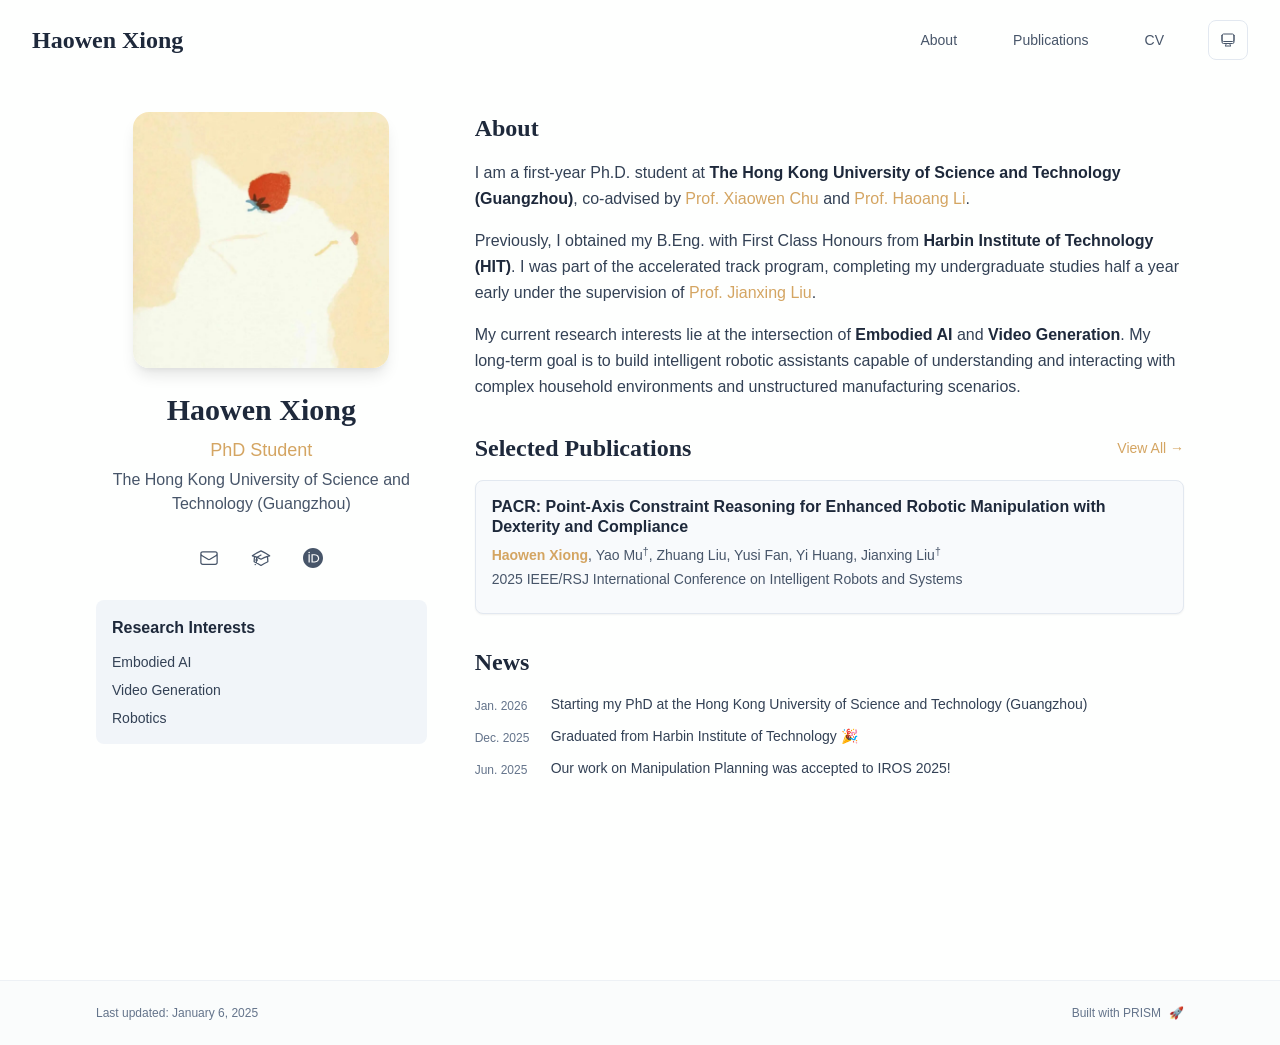
==== commit a01ed53a: "initial commit" ====
--- a/index.html
+++ b/index.html
@@ -1,4 +1,4 @@
-<!DOCTYPE html><html lang="en" class="scroll-smooth"><head><meta charSet="utf-8"/><meta name="viewport" content="width=device-width, initial-scale=1"/><link rel="preload" as="image" href="/bio.jpg"/><link rel="stylesheet" href="/_next/static/css/92b53c90e215dddf.css" data-precedence="next"/><link rel="preload" as="script" fetchPriority="low" href="/_next/static/chunks/webpack-679b75d1c4c2027c.js"/><script src="/_next/static/chunks/4bd1b696-70b6d399998de86a.js" async=""></script><script src="/_next/static/chunks/684-5aaa8290a129f299.js" async=""></script><script src="/_next/static/chunks/main-app-f77260fa3270a9c8.js" async=""></script><script src="/_next/static/chunks/17-9c04c9413a9f9f1f.js" async=""></script><script src="/_next/static/chunks/874-6cc630662f3664af.js" async=""></script><script src="/_next/static/chunks/862-15038af301665bb3.js" async=""></script><script src="/_next/static/chunks/app/layout-1b85ed342265c394.js" async=""></script><script src="/_next/static/chunks/178-595a94b9af1e67b5.js" async=""></script><script src="/_next/static/chunks/748-b0753eeaf12cb586.js" async=""></script><script src="/_next/static/chunks/app/page-47cc0a5f1ee452e7.js" async=""></script><link rel="icon" href="/favicon.svg" type="image/svg+xml"/><link rel="dns-prefetch" href="https://google-fonts.jialeliu.com"/><link rel="preconnect" href="https://google-fonts.jialeliu.com" crossorigin=""/><link rel="preload" as="style" href="https://google-fonts.jialeliu.com/css2?family=Inter:wght@300;400;500;600;700&amp;family=Crimson+Text:ital,wght@0,400;0,600;1,400&amp;display=swap"/><link rel="stylesheet" id="gfonts-css" href="https://google-fonts.jialeliu.com/css2?family=Inter:wght@300;400;500;600;700&amp;family=Crimson+Text:ital,wght@0,400;0,600;1,400&amp;display=swap" media="print"/><script>
+<!DOCTYPE html><html lang="en" class="scroll-smooth"><head><meta charSet="utf-8"/><meta name="viewport" content="width=device-width, initial-scale=1"/><link rel="preload" as="image" href="/bio.jpg"/><link rel="stylesheet" href="/_next/static/css/910c7e06a9effa03.css" data-precedence="next"/><link rel="preload" as="script" fetchPriority="low" href="/_next/static/chunks/webpack-679b75d1c4c2027c.js"/><script src="/_next/static/chunks/4bd1b696-70b6d399998de86a.js" async=""></script><script src="/_next/static/chunks/684-5aaa8290a129f299.js" async=""></script><script src="/_next/static/chunks/main-app-0c2a0c69bf910167.js" async=""></script><script src="/_next/static/chunks/17-9c04c9413a9f9f1f.js" async=""></script><script src="/_next/static/chunks/874-6cc630662f3664af.js" async=""></script><script src="/_next/static/chunks/862-15038af301665bb3.js" async=""></script><script src="/_next/static/chunks/app/layout-f8a44bde334432b7.js" async=""></script><script src="/_next/static/chunks/178-595a94b9af1e67b5.js" async=""></script><script src="/_next/static/chunks/748-b0753eeaf12cb586.js" async=""></script><script src="/_next/static/chunks/app/page-3028701f0716f976.js" async=""></script><link rel="icon" href="/favicon.svg" type="image/svg+xml"/><link rel="dns-prefetch" href="https://google-fonts.jialeliu.com"/><link rel="preconnect" href="https://google-fonts.jialeliu.com" crossorigin=""/><link rel="preload" as="style" href="https://google-fonts.jialeliu.com/css2?family=Inter:wght@300;400;500;600;700&amp;family=Crimson+Text:ital,wght@0,400;0,600;1,400&amp;display=swap"/><link rel="stylesheet" id="gfonts-css" href="https://google-fonts.jialeliu.com/css2?family=Inter:wght@300;400;500;600;700&amp;family=Crimson+Text:ital,wght@0,400;0,600;1,400&amp;display=swap" media="print"/><script>
               (function(){
                 var l = document.getElementById('gfonts-css');
                 if (!l) return;
@@ -21,7 +21,6 @@
                 root.classList.add('light');
                 root.setAttribute('data-theme', 'light');
               }
-            </script><title>Haowen Xiong</title><meta name="description" content="PhD student at the University of Example."/><meta name="author" content="Haowen Xiong"/><meta name="keywords" content="Haowen Xiong,PhD,Research,University of Example"/><meta name="creator" content="Haowen Xiong"/><meta name="publisher" content="Haowen Xiong"/><meta property="og:title" content="Haowen Xiong"/><meta property="og:description" content="PhD student at the University of Example."/><meta property="og:site_name" content="Haowen Xiong&#x27;s Academic Website"/><meta property="og:locale" content="en_US"/><meta property="og:type" content="website"/><meta name="twitter:card" content="summary"/><meta name="twitter:title" content="Haowen Xiong"/><meta name="twitter:description" content="PhD student at the University of Example."/><link rel="icon" href="/favicon.svg"/><script>document.querySelectorAll('body link[rel="icon"], body link[rel="apple-touch-icon"]').forEach(el => document.head.appendChild(el))</script><script src="/_next/static/chunks/polyfills-42372ed130431b0a.js" noModule=""></script></head><body class="font-sans antialiased"><div style="visibility:hidden"><nav class="fixed top-0 left-0 right-0 z-50" data-headlessui-state=""><div class="transition-all duration-300 ease-out bg-transparent" style="transform:translateY(-100px)"><div class="max-w-7xl mx-auto px-4 sm:px-6 lg:px-8"><div class="flex justify-between items-center h-16 lg:h-20"><div class="flex-shrink-0" tabindex="0"><a class="text-xl lg:text-2xl font-serif font-semibold text-primary hover:text-accent transition-colors duration-200" href="/">Haowen Xiong</a></div><div class="hidden lg:block"><div class="ml-10 flex items-center space-x-8"><div class="flex items-baseline space-x-8"><a class="relative px-3 py-2 text-sm font-medium transition-all duration-200 rounded hover:bg-accent/10 hover:shadow-sm text-primary" href="/"><span class="relative z-10">About</span><div class="absolute inset-0 bg-accent/10 rounded-lg"></div></a><a class="relative px-3 py-2 text-sm font-medium transition-all duration-200 rounded hover:bg-accent/10 hover:shadow-sm text-neutral-600 hover:text-primary" href="/publications/"><span class="relative z-10">Publications</span></a><a class="relative px-3 py-2 text-sm font-medium transition-all duration-200 rounded hover:bg-accent/10 hover:shadow-sm text-neutral-600 hover:text-primary" href="/teaching/"><span class="relative z-10">Teaching</span></a><a class="relative px-3 py-2 text-sm font-medium transition-all duration-200 rounded hover:bg-accent/10 hover:shadow-sm text-neutral-600 hover:text-primary" href="/awards/"><span class="relative z-10">Awards</span></a><a class="relative px-3 py-2 text-sm font-medium transition-all duration-200 rounded hover:bg-accent/10 hover:shadow-sm text-neutral-600 hover:text-primary" href="/services/"><span class="relative z-10">Services</span></a><a class="relative px-3 py-2 text-sm font-medium transition-all duration-200 rounded hover:bg-accent/10 hover:shadow-sm text-neutral-600 hover:text-primary" href="/cv/"><span class="relative z-10">CV</span></a></div><div class="flex items-center justify-center w-10 h-10 rounded-lg border border-neutral-200 dark:border-[rgba(148,163,184,0.24)] bg-background dark:bg-neutral-800"><div class="w-4 h-4 rounded-full bg-neutral-300 animate-pulse"></div></div></div></div><div class="lg:hidden flex items-center space-x-2"><div class="flex items-center justify-center w-10 h-10 rounded-lg border border-neutral-200 dark:border-[rgba(148,163,184,0.24)] bg-background dark:bg-neutral-800"><div class="w-4 h-4 rounded-full bg-neutral-300 animate-pulse"></div></div><button class="inline-flex items-center justify-center p-2 rounded-md text-neutral-600 hover:text-primary hover:bg-neutral-100 dark:hover:bg-neutral-800 focus:outline-none focus:ring-2 focus:ring-inset focus:ring-accent transition-colors duration-200" id="headlessui-disclosure-button-«R5pdb»" type="button" aria-expanded="false" data-headlessui-state=""><span class="sr-only">Open main menu</span><div><svg xmlns="http://www.w3.org/2000/svg" fill="none" viewBox="0 0 24 24" stroke-width="1.5" stroke="currentColor" aria-hidden="true" data-slot="icon" class="block h-6 w-6"><path stroke-linecap="round" stroke-linejoin="round" d="M3.75 6.75h16.5M3.75 12h16.5m-16.5 5.25h16.5"></path></svg></div></button></div></div></div></div></nav><main class="min-h-screen pt-16 lg:pt-20"><div class="max-w-6xl mx-auto px-4 sm:px-6 lg:px-8 py-8 bg-background min-h-screen"><div class="grid grid-cols-1 lg:grid-cols-3 gap-12"><div class="lg:col-span-1"><div class="sticky top-8" style="opacity:0;transform:translateY(20px)"><div class="w-64 h-64 mx-auto mb-6 rounded-2xl overflow-hidden shadow-lg hover:shadow-xl transition-all duration-200 hover:scale-105"><img alt="Haowen Xiong" width="256" height="256" decoding="async" data-nimg="1" class="w-full h-full object-cover object-[32%_center]" style="color:transparent" src="/bio.jpg"/></div><div class="text-center mb-6"><h1 class="text-3xl font-serif font-bold text-primary mb-2">Haowen Xiong</h1><p class="text-lg text-accent font-medium mb-1">PhD Student</p><p class="text-neutral-600 mb-2">University of Example</p></div><div class="flex flex-wrap justify-center gap-3 sm:gap-4 mb-6 relative px-2"><div class="relative"><button class="p-2 sm:p-2 transition-colors duration-200 text-neutral-600 dark:text-neutral-400 hover:text-accent" aria-label="Email"><svg xmlns="http://www.w3.org/2000/svg" fill="none" viewBox="0 0 24 24" stroke-width="1.5" stroke="currentColor" aria-hidden="true" data-slot="icon" class="h-5 w-5"><path stroke-linecap="round" stroke-linejoin="round" d="M21.75 6.75v10.5a2.25 2.25 0 0 1-2.25 2.25h-15a2.25 2.25 0 0 1-2.25-2.25V6.75m19.5 0A2.25 2.25 0 0 0 19.5 4.5h-15a2.25 2.25 0 0 0-2.25 2.25m19.5 0v.243a2.25 2.25 0 0 1-1.07 1.916l-7.5 4.615a2.25 2.25 0 0 1-2.36 0L3.32 8.91a2.25 2.25 0 0 1-1.07-1.916V6.75"></path></svg></button></div><div class="relative"><button class="p-2 sm:p-2 transition-colors duration-200 text-neutral-600 dark:text-neutral-400 hover:text-accent" aria-label="Location"><svg xmlns="http://www.w3.org/2000/svg" fill="none" viewBox="0 0 24 24" stroke-width="1.5" stroke="currentColor" aria-hidden="true" data-slot="icon" class="h-5 w-5"><path stroke-linecap="round" stroke-linejoin="round" d="M15 10.5a3 3 0 1 1-6 0 3 3 0 0 1 6 0Z"></path><path stroke-linecap="round" stroke-linejoin="round" d="M19.5 10.5c0 7.142-7.5 11.25-7.5 11.25S4.5 17.642 4.5 10.5a7.5 7.5 0 1 1 15 0Z"></path></svg></button></div><a href="https://scholar.google.com" target="_blank" rel="noopener noreferrer" class="p-2 sm:p-2 text-neutral-600 dark:text-neutral-400 hover:text-accent transition-colors duration-200" aria-label="Google Scholar"><svg xmlns="http://www.w3.org/2000/svg" fill="none" viewBox="0 0 24 24" stroke-width="1.5" stroke="currentColor" aria-hidden="true" data-slot="icon" class="h-5 w-5"><path stroke-linecap="round" stroke-linejoin="round" d="M4.26 10.147a60.438 60.438 0 0 0-.491 6.347A48.62 48.62 0 0 1 12 20.904a48.62 48.62 0 0 1 8.232-4.41 60.46 60.46 0 0 0-.491-6.347m-15.482 0a50.636 50.636 0 0 0-2.658-.813A59.906 59.906 0 0 1 12 3.493a59.903 59.903 0 0 1 10.399 5.84c-.896.248-1.783.52-2.658.814m-15.482 0A50.717 50.717 0 0 1 12 13.489a50.702 50.702 0 0 1 7.74-3.342M6.75 15a.75.75 0 1 0 0-1.5.75.75 0 0 0 0 1.5Zm0 0v-3.675A55.378 55.378 0 0 1 12 8.443m-7.007 11.55A5.981 5.981 0 0 0 6.75 15.75v-1.5"></path></svg></a><a href="https://orcid.org" target="_blank" rel="noopener noreferrer" class="p-2 sm:p-2 text-neutral-600 dark:text-neutral-400 hover:text-accent transition-colors duration-200" aria-label="ORCID"><svg viewBox="0 0 24 24" fill="currentColor" class="h-5 w-5" xmlns="http://www.w3.org/2000/svg"><path d="M12 0C5.372 0 0 5.372 0 12s5.372 12 12 12 12-5.372 12-12S18.628 0 12 0zM7.369 4.378c.525 0 .947.431.947.947s-.422.947-.947.947a.95.95 0 0 1-.947-.947c0-.525.422-.947.947-.947zm-.722 3.038h1.444v10.041H6.647V7.416zm3.562 0h3.9c3.712 0 5.344 2.653 5.344 5.025 0 2.578-2.016 5.025-5.325 5.025h-3.919V7.416zm1.444 1.303v7.444h2.297c3.272 0 4.022-2.484 4.022-3.722 0-2.016-1.284-3.722-4.097-3.722h-2.222z"></path></svg></a><a href="https://github.com" target="_blank" rel="noopener noreferrer" class="p-2 sm:p-2 text-neutral-600 dark:text-neutral-400 hover:text-accent transition-colors duration-200" aria-label="GitHub"><svg xmlns="http://www.w3.org/2000/svg" width="24" height="24" viewBox="0 0 24 24" fill="none" stroke="currentColor" stroke-width="2" stroke-linecap="round" stroke-linejoin="round" class="lucide lucide-github h-5 w-5" aria-hidden="true"><path d="M15 22v-4a4.8 4.8 0 0 0-1-3.5c3 0 6-2 6-5.5.08-1.25-.27-2.48-1-3.5.28-1.15.28-2.35 0-3.5 0 0-1 0-3 1.5-2.64-.5-5.36-.5-8 0C6 2 5 2 5 2c-.3 1.15-.3 2.35 0 3.5A5.403 5.403 0 0 0 4 9c0 3.5 3 5.5 6 5.5-.39.49-.68 1.05-.85 1.65-.17.6-.22 1.23-.15 1.85v4"></path><path d="M9 18c-4.51 2-5-2-7-2"></path></svg></a><a href="https://linkedin.com" target="_blank" rel="noopener noreferrer" class="p-2 sm:p-2 text-neutral-600 dark:text-neutral-400 hover:text-accent transition-colors duration-200" aria-label="LinkedIn"><svg xmlns="http://www.w3.org/2000/svg" width="24" height="24" viewBox="0 0 24 24" fill="none" stroke="currentColor" stroke-width="2" stroke-linecap="round" stroke-linejoin="round" class="lucide lucide-linkedin h-5 w-5" aria-hidden="true"><path d="M16 8a6 6 0 0 1 6 6v7h-4v-7a2 2 0 0 0-2-2 2 2 0 0 0-2 2v7h-4v-7a6 6 0 0 1 6-6z"></path><rect width="4" height="12" x="2" y="9"></rect><circle cx="4" cy="4" r="2"></circle></svg></a></div><div class="bg-neutral-100 dark:bg-neutral-800 rounded-lg p-4 mb-6 hover:shadow-lg transition-all duration-200 hover:scale-[1.02]"><h3 class="font-semibold text-primary mb-3">Research Interests</h3><div class="space-y-2 text-sm text-neutral-700 dark:text-neutral-500"><div>Embodied AI</div><div>Video Generation</div><div>Robotics</div></div></div><div class="flex justify-center"><div class="relative"><button class="flex items-center space-x-2 px-4 py-2 rounded-lg font-medium text-sm transition-all duration-200 bg-neutral-100 dark:bg-neutral-800 text-neutral-700 dark:text-neutral-500 hover:bg-red-50 dark:hover:bg-red-900/20 hover:text-red-600 dark:hover:text-red-400 cursor-pointer" tabindex="0"><svg xmlns="http://www.w3.org/2000/svg" fill="none" viewBox="0 0 24 24" stroke-width="1.5" stroke="currentColor" aria-hidden="true" data-slot="icon" class="h-4 w-4"><path stroke-linecap="round" stroke-linejoin="round" d="M21 8.25c0-2.485-2.099-4.5-4.688-4.5-1.935 0-3.597 1.126-4.312 2.733-.715-1.607-2.377-2.733-4.313-2.733C5.1 3.75 3 5.765 3 8.25c0 7.22 9 12 9 12s9-4.78 9-12Z"></path></svg><span>Like</span></button></div></div></div></div><div class="lg:col-span-2 space-y-8"><section id="about" class="scroll-mt-24 space-y-8"><section style="opacity:0;transform:translateY(20px)"><h2 class="text-2xl font-serif font-bold text-primary mb-4">About</h2><div class="text-neutral-700 dark:text-neutral-600 leading-relaxed"><p class="mb-4 last:mb-0">I am a PhD student at the School of Science, University of Example, advised by <a href="https://example.com" node="[object Object]" target="_blank" rel="noopener noreferrer" class="text-accent font-medium transition-all duration-200 rounded hover:bg-accent/10 hover:shadow-sm">Prof. Advisor One</a> and <a href="https://example.com" node="[object Object]" target="_blank" rel="noopener noreferrer" class="text-accent font-medium transition-all duration-200 rounded hover:bg-accent/10 hover:shadow-sm">Dr. Advisor Two</a>.</p>
-<p class="mb-4 last:mb-0">Prior to this, I obtained my Bachelor of Engineering degree with First Class Honours from Harbin Institute of Technology. Under the supervision of <a href="https://homepage.hit.edu.cn/jianxingliu?lang=en" node="[object Object]" target="_blank" rel="noopener noreferrer" class="text-accent font-medium transition-all duration-200 rounded hover:bg-accent/10 hover:shadow-sm">Prof. Jianxing Liu</a>, I completed my undergraduate studies half a year early on an accelerated track.</p>
-<p class="mb-4 last:mb-0">My research lies at the intersection of Embodied AI and Video Generation.</p>
-<p class="mb-4 last:mb-0">My long-term vision is to bring intelligent robotic assistants into every home.</p></div></section><section style="opacity:0;transform:translateY(20px)"><div class="flex items-center justify-between mb-4"><h2 class="text-2xl font-serif font-bold text-primary">Selected Publications</h2><a class="text-accent hover:text-accent-dark text-sm font-medium transition-all duration-200 rounded hover:bg-accent/10 hover:shadow-sm" href="/#publications">View All →</a></div><div class="space-y-4"><div class="bg-neutral-50 dark:bg-neutral-800 p-4 rounded-lg shadow-sm border border-neutral-200 dark:border-[rgba(148,163,184,0.24)] hover:shadow-lg transition-all duration-200 hover:scale-[1.02]" style="opacity:0;transform:translateY(20px)"><h3 class="font-semibold text-primary mb-2 leading-tight">Algorithmic Complexity of Tensor Network Contractions in Many-Body Localization</h3><p class="text-sm text-neutral-600 dark:text-neutral-500 mb-1"><span><span class="font-semibold text-accent ">Haowen Xiong</span>, </span><span><span class=" ">Ada Lovelace</span><sup class="ml-0 text-neutral-600 dark:text-neutral-500">†</sup></span></p><p class="text-sm text-neutral-600 dark:text-neutral-500 mb-2">Physical Review E</p><p class="text-sm text-neutral-500 dark:text-neutral-500 line-clamp-2">Complexity analysis of tensor network contractions in MBL systems, identifying a complexity phase transition and proposing an adaptive algorithm.</p></div><div class="bg-neutral-50 dark:bg-neutral-800 p-4 rounded-lg shadow-sm border border-neutral-200 dark:border-[rgba(148,163,184,0.24)] hover:shadow-lg transition-all duration-200 hover:scale-[1.02]" style="opacity:0;transform:translateY(20px)"><h3 class="font-semibold text-primary mb-2 leading-tight">Numerical Stability Analysis of High-Order Runge-Kutta Methods in Quantum Dynamics</h3><p class="text-sm text-neutral-600 dark:text-neutral-500 mb-1"><span><span class="font-semibold text-accent ">Haowen Xiong</span>, </span><span><span class=" ">Sarah O&#x27;Connor</span><sup class="ml-0 text-neutral-600 dark:text-neutral-500">†</sup></span></p><p class="text-sm text-neutral-600 dark:text-neutral-500 mb-2">Journal of Computational Physics</p><p class="text-sm text-neutral-500 dark:text-neutral-500 line-clamp-2">A rigorous analysis of numerical stability boundaries for high-order Runge-Kutta integrators in the context of time-dependent quantum mechanics.</p></div><div class="bg-neutral-50 dark:bg-neutral-800 p-4 rounded-lg shadow-sm border border-neutral-200 dark:border-[rgba(148,163,184,0.24)] hover:shadow-lg transition-all duration-200 hover:scale-[1.02]" style="opacity:0;transform:translateY(20px)"><h3 class="font-semibold text-primary mb-2 leading-tight">Monte Carlo Simulations of Phase Transitions in 2D Ising Models on Non-Euclidean Lattices</h3><p class="text-sm text-neutral-600 dark:text-neutral-500 mb-1"><span><span class=" ">Charlie Brown</span>, </span><span><span class="font-semibold text-accent ">Haowen Xiong</span><sup class="ml-0 text-accent">†</sup></span></p><p class="text-sm text-neutral-600 dark:text-neutral-500 mb-2">2023 International Conference on Computational Physics (ICCP)</p><p class="text-sm text-neutral-500 dark:text-neutral-500 line-clamp-2">Monte Carlo study revealing mean-field-like phase transitions and critical exponent deviations for Ising models on hyperbolic non-Euclidean lattices.</p></div></div></section><section style="opacity:0;transform:translateY(20px)"><h2 class="text-2xl font-serif font-bold text-primary mb-4">News</h2><div class="space-y-3"><div class="flex items-start space-x-3"><span class="text-xs text-neutral-500 mt-1 w-16 flex-shrink-0">2025-11</span><p class="text-sm text-neutral-700">Our work has been accepted by a prestigious journal 🎉</p></div><div class="flex items-start space-x-3"><span class="text-xs text-neutral-500 mt-1 w-16 flex-shrink-0">2025-09</span><p class="text-sm text-neutral-700">Starting my PhD at the University of Example</p></div></div></section></section></div></div></div><!--$--><!--/$--><!--$--><!--/$--></main><footer class="border-t border-neutral-200/50 bg-neutral-50/50 dark:bg-neutral-900/50 dark:border-neutral-700/50"><div class="max-w-6xl mx-auto px-4 sm:px-6 lg:px-8 py-6"><div class="flex flex-col sm:flex-row justify-between items-center gap-2"><p class="text-xs text-neutral-500">Last updated: <!-- -->November 18, 2025</p><p class="text-xs text-neutral-500 flex items-center"><a href="https://github.com/xyjoey/PRISM" target="_blank" rel="noopener noreferrer">Built with PRISM</a><span class="ml-2">🚀</span></p></div></div></footer></div><script src="/_next/static/chunks/webpack-679b75d1c4c2027c.js" async=""></script><script>(self.__next_f=self.__next_f||[]).push([0])</script><script>self.__next_f.push([1,"1:\"$Sreact.fragment\"\n2:I[3719,[\"17\",\"static/chunks/17-9c04c9413a9f9f1f.js\",\"874\",\"static/chunks/874-6cc630662f3664af.js\",\"862\",\"static/chunks/862-15038af301665bb3.js\",\"177\",\"static/chunks/app/layout-1b85ed342265c394.js\"],\"ThemeProvider\"]\n3:I[768,[\"17\",\"static/chunks/17-9c04c9413a9f9f1f.js\",\"874\",\"static/chunks/874-6cc630662f3664af.js\",\"862\",\"static/chunks/862-15038af301665bb3.js\",\"177\",\"static/chunks/app/layout-1b85ed342265c394.js\"],\"default\"]\n4:I[7555,[],\"\"]\n5:I[1295,[],\"\"]\n6:I[2548,[\"17\",\"static/chunks/17-9c04c9413a9f9f1f.js\",\"874\",\"static/chunks/874-6cc630662f3664af.js\",\"862\",\"static/chunks/862-15038af301665bb3.js\",\"177\",\"static/chunks/app/layout-1b85ed342265c394.js\"],\"default\"]\n7:I[7437,[\"17\",\"static/chunks/17-9c04c9413a9f9f1f.js\",\"178\",\"static/chunks/178-595a94b9af1e67b5.js\",\"874\",\"static/chunks/874-6cc630662f3664af.js\",\"748\",\"static/chunks/748-b0753eeaf12cb586.js\",\"974\",\"static/chunks/app/page-47cc0a5f1ee452e7.js\"],\"default\"]\n8:I[9507,[\"17\",\"static/chunks/17-9c04c9413a9f9f1f.js\",\"178\",\"static/chunks/178-595a94b9af1e67b5.js\",\"874\",\"static/chunks/874-6cc630662f3664af.js\",\"748\",\"static/chunks/748-b0753eeaf12cb586.js\",\"974\",\"static/chunks/app/page-47cc0a5f1ee452e7.js\"],\"default\"]\n9:I[5218,[\"17\",\"static/chunks/17-9c04c9413a9f9f1f.js\",\"178\",\"static/chunks/178-595a94b9af1e67b5.js\",\"874\",\"static/chunks/874-6cc630662f3664af.js\",\"748\",\"static/chunks/748-b0753eeaf12cb586.js\",\"974\",\"static/chunks/app/page-47cc0a5f1ee452e7.js\"],\"default\"]\nd:I[1990,[\"17\",\"static/chunks/17-9c04c9413a9f9f1f.js\",\"178\",\"static/chunks/178-595a94b9af1e67b5.js\",\"874\",\"static/chunks/874-6cc630662f3664af.js\",\"748\",\"static/chunks/748-b0753eeaf12cb586.js\",\"974\",\"static/chunks/app/page-47cc0a5f1ee452e7.js\"],\"default\"]\ne:I[9665,[],\"MetadataBoundary\"]\n10:I[9665,[],\"OutletBoundary\"]\n13:I[4911,[],\"AsyncMetadataOutlet\"]\n15:I[9665,[],\"ViewportBoundary\"]\n17:I[6614,[],\"\"]\n:HL[\"/_next/static/css/92b53c90e215dddf.css\",\"style\"]\na:T50a,@article{liu2025algorithmic,\n  title = {Algorithmic Complexity of Tensor Network Contractions in Many-Body Localization},\n  aut"])</script><script>self.__next_f.push([1,"hor = {Haowen Xiong and Ada Lovelace},\n  year = {2025},\n  month = {sep},\n  journal = {Physical Review E},\n  issn = {2470-0045},\n  publisher = {APS},\n  abstract = {Simulating the dynamics of many-body localized (MBL) systems poses a significant challenge due to the logarithmic growth of entanglement entropy. This paper analyzes the algorithmic complexity of contracting Tensor Networks, specifically Matrix Product States (MPS) and Projected Entangled Pair States (PEPS), when applied to MBL Hamiltonians. We prove that while the exact contraction is #P-complete, approximate contraction schemes based on singular value decomposition (SVD) truncation exhibit polynomial time complexity with bounded error for short-time evolution. However, we identify a \"complexity phase transition\" at the ergodic-MBL transition point, where the bond dimension required for a fixed accuracy diverges exponentially. We propose a novel adaptive bond-dimension algorithm that optimizes computational resources by exploiting the area law of entanglement in the localized phase, demonstrating superior performance on Heisenberg spin chains.},\n  doi = {10.1103/PhysRevE.112.092101}\n}b:T507,@article{liu2024stability,\n  title = {Numerical Stability Analysis of High-Order Runge-Kutta Methods in Quantum Dynamics},\n  author = {Haowen Xiong and Sarah O'Connor},\n  year = {2024},\n  month = {mar},\n  journal = {Journal of Computational Physics},\n  volume = {450},\n  pages = {110832},\n  issn = {0021-9991},\n  doi = {10.1016/j.jcp.2023.110832},\n  urldate = {2024-12-02},\n  langid = {english},\n  abstract = {The precise time-evolution of quantum systems is a cornerstone of computational physics. This paper investigates the numerical stability of high-order Runge-Kutta (RK) methods when applied to the time-dependent Schrödinger equation. We derive rigorous stability boundaries for symplectic and non-symplectic RK integrators and demonstrate that specific implicit schemes preserve unitarity over extended simulation times. By analyzing the spectral properties of the Ham"])</script><script>self.__next_f.push([1,"iltonian operator, we establish a relationship between the Courant-Friedrichs-Lewy (CFL) condition and the imaginary eigenvalues characteristic of quantum propagators. Our findings are validated through simulations of wave packet scattering and harmonic oscillator dynamics, showing that our proposed optimized RK coefficients significantly reduce phase error accumulation compared to standard integrators.}\n}c:T54d,@inproceedings{brown2023monte,\n  title = {Monte Carlo Simulations of Phase Transitions in 2D Ising Models on Non-Euclidean Lattices},\n  shorttitle = {Ising on Hyperbolic Planes},\n  booktitle = {2023 International Conference on Computational Physics (ICCP)},\n  author = {Charlie Brown and Haowen Xiong},\n  year = {2023},\n  month = {dec},\n  pages = {45--52},\n  publisher = {APS},\n  address = {Tokyo, Japan},\n  doi = {10.1103/ICCP.2023.0045},\n  urldate = {2024-12-02},\n  isbn = {978-0-7354-2000-1},\n  abstract = {The behavior of spin systems on curved geometries offers a unique window into the interplay between topology and statistical mechanics. This study employs extensive Monte Carlo simulations to explore the phase transitions of the 2D Ising model mapped onto hyperbolic lattices (Poincaré disk). We utilize the Wolff cluster algorithm to overcome critical slowing down near the phase transition temperature. Our results indicate that the critical exponents on negatively curved surfaces deviate significantly from the standard Onsager solution for flat Euclidean lattices. Specifically, we observe a suppression of the correlation length divergence, suggesting a mean-field-like behavior induced by the exponential expansion of the lattice volume. These findings have implications for understanding quantum gravity models and holographic duality.}\n}"])</script><script>self.__next_f.push([1,"0:{\"P\":null,\"b\":\"OfKI8vn_P5P7YzeO_XVMU\",\"p\":\"\",\"c\":[\"\",\"\"],\"i\":false,\"f\":[[[\"\",{\"children\":[\"__PAGE__\",{}]},\"$undefined\",\"$undefined\",true],[\"\",[\"$\",\"$1\",\"c\",{\"children\":[[[\"$\",\"link\",\"0\",{\"rel\":\"stylesheet\",\"href\":\"/_next/static/css/92b53c90e215dddf.css\",\"precedence\":\"next\",\"crossOrigin\":\"$undefined\",\"nonce\":\"$undefined\"}]],[\"$\",\"html\",null,{\"lang\":\"en\",\"className\":\"scroll-smooth\",\"suppressHydrationWarning\":true,\"children\":[[\"$\",\"head\",null,{\"children\":[[\"$\",\"link\",null,{\"rel\":\"icon\",\"href\":\"/favicon.svg\",\"type\":\"image/svg+xml\"}],[\"$\",\"link\",null,{\"rel\":\"dns-prefetch\",\"href\":\"https://google-fonts.jialeliu.com\"}],[\"$\",\"link\",null,{\"rel\":\"preconnect\",\"href\":\"https://google-fonts.jialeliu.com\",\"crossOrigin\":\"\"}],[\"$\",\"link\",null,{\"rel\":\"preload\",\"as\":\"style\",\"href\":\"https://google-fonts.jialeliu.com/css2?family=Inter:wght@300;400;500;600;700\u0026family=Crimson+Text:ital,wght@0,400;0,600;1,400\u0026display=swap\"}],[\"$\",\"link\",null,{\"rel\":\"stylesheet\",\"id\":\"gfonts-css\",\"href\":\"https://google-fonts.jialeliu.com/css2?family=Inter:wght@300;400;500;600;700\u0026family=Crimson+Text:ital,wght@0,400;0,600;1,400\u0026display=swap\",\"media\":\"print\"}],[\"$\",\"script\",null,{\"dangerouslySetInnerHTML\":{\"__html\":\"\\n              (function(){\\n                var l = document.getElementById('gfonts-css');\\n                if (!l) return;\\n                if (l.media !== 'all') {\\n                  l.addEventListener('load', function(){ try { l.media = 'all'; } catch(e){} });\\n                }\\n              })();\\n            \"}}],[\"$\",\"noscript\",null,{\"children\":[\"$\",\"link\",null,{\"rel\":\"stylesheet\",\"href\":\"https://google-fonts.jialeliu.com/css2?family=Inter:wght@300;400;500;600;700\u0026family=Crimson+Text:ital,wght@0,400;0,600;1,400\u0026display=swap\"}]}],[\"$\",\"script\",null,{\"dangerouslySetInnerHTML\":{\"__html\":\"\\n              try {\\n                const theme = localStorage.getItem('theme-storage');\\n                const parsed = theme ? JSON.parse(theme) : null;\\n                const setting = parsed?.state?.theme || 'system';\\n                const prefersDark = typeof window !== 'undefined' \u0026\u0026 window.matchMedia \u0026\u0026 window.matchMedia('(prefers-color-scheme: dark)').matches;\\n                const effective = setting === 'dark' ? 'dark' : (setting === 'light' ? 'light' : (prefersDark ? 'dark' : 'light'));\\n                var root = document.documentElement;\\n                root.classList.add(effective);\\n                root.setAttribute('data-theme', effective);\\n              } catch (e) {\\n                var root = document.documentElement;\\n                root.classList.add('light');\\n                root.setAttribute('data-theme', 'light');\\n              }\\n            \"}}]]}],[\"$\",\"body\",null,{\"className\":\"font-sans antialiased\",\"children\":[\"$\",\"$L2\",null,{\"children\":[[\"$\",\"$L3\",null,{\"items\":[{\"title\":\"About\",\"type\":\"page\",\"target\":\"about\",\"href\":\"/\"},{\"title\":\"Publications\",\"type\":\"page\",\"target\":\"publications\",\"href\":\"/publications\"},{\"title\":\"Teaching\",\"type\":\"page\",\"target\":\"teaching\",\"href\":\"/teaching\"},{\"title\":\"Awards\",\"type\":\"page\",\"target\":\"awards\",\"href\":\"/awards\"},{\"title\":\"Services\",\"type\":\"page\",\"target\":\"services\",\"href\":\"/services\"},{\"title\":\"CV\",\"type\":\"page\",\"target\":\"cv\",\"href\":\"/cv\"}],\"siteTitle\":\"Haowen Xiong\",\"enableOnePageMode\":false}],[\"$\",\"main\",null,{\"className\":\"min-h-screen pt-16 lg:pt-20\",\"children\":[\"$\",\"$L4\",null,{\"parallelRouterKey\":\"children\",\"error\":\"$undefined\",\"errorStyles\":\"$undefined\",\"errorScripts\":\"$undefined\",\"template\":[\"$\",\"$L5\",null,{}],\"templateStyles\":\"$undefined\",\"templateScripts\":\"$undefined\",\"notFound\":[[[\"$\",\"title\",null,{\"children\":\"404: This page could not be found.\"}],[\"$\",\"div\",null,{\"style\":{\"fontFamily\":\"system-ui,\\\"Segoe UI\\\",Roboto,Helvetica,Arial,sans-serif,\\\"Apple Color Emoji\\\",\\\"Segoe UI Emoji\\\"\",\"height\":\"100vh\",\"textAlign\":\"center\",\"display\":\"flex\",\"flexDirection\":\"column\",\"alignItems\":\"center\",\"justifyContent\":\"center\"},\"children\":[\"$\",\"div\",null,{\"children\":[[\"$\",\"style\",null,{\"dangerouslySetInnerHTML\":{\"__html\":\"body{color:#000;background:#fff;margin:0}.next-error-h1{border-right:1px solid rgba(0,0,0,.3)}@media (prefers-color-scheme:dark){body{color:#fff;background:#000}.next-error-h1{border-right:1px solid rgba(255,255,255,.3)}}\"}}],[\"$\",\"h1\",null,{\"className\":\"next-error-h1\",\"style\":{\"display\":\"inline-block\",\"margin\":\"0 20px 0 0\",\"padding\":\"0 23px 0 0\",\"fontSize\":24,\"fontWeight\":500,\"verticalAlign\":\"top\",\"lineHeight\":\"49px\"},\"children\":404}],[\"$\",\"div\",null,{\"style\":{\"display\":\"inline-block\"},\"children\":[\"$\",\"h2\",null,{\"style\":{\"fontSize\":14,\"fontWeight\":400,\"lineHeight\":\"49px\",\"margin\":0},\"children\":\"This page could not be found.\"}]}]]}]}]],[]],\"forbidden\":\"$undefined\",\"unauthorized\":\"$undefined\"}]}],[\"$\",\"$L6\",null,{\"lastUpdated\":\"November 18, 2025\"}]]}]}]]}]]}],{\"children\":[\"__PAGE__\",[\"$\",\"$1\",\"c\",{\"children\":[[\"$\",\"div\",null,{\"className\":\"max-w-6xl mx-auto px-4 sm:px-6 lg:px-8 py-8 bg-background min-h-screen\",\"children\":[\"$\",\"div\",null,{\"className\":\"grid grid-cols-1 lg:grid-cols-3 gap-12\",\"children\":[[\"$\",\"div\",null,{\"className\":\"lg:col-span-1\",\"children\":[\"$\",\"$L7\",null,{\"author\":{\"name\":\"Haowen Xiong\",\"title\":\"PhD Student\",\"institution\":\"University of Example\",\"avatar\":\"/bio.jpg\"},\"social\":{\"email\":\"john.doe@example.com\",\"location\":\"City, Country\",\"location_url\":\"https://maps.google.com\",\"location_details\":[\"Room 123, Science Building,\",\"University Avenue, City, Country\"],\"google_scholar\":\"https://scholar.google.com\",\"orcid\":\"https://orcid.org\",\"github\":\"https://github.com\",\"linkedin\":\"https://linkedin.com\"},\"features\":{\"enable_likes\":true,\"enable_one_page_mode\":false},\"researchInterests\":[\"Embodied AI\",\"Video Generation\",\"Robotics\"]}]}],[\"$\",\"div\",null,{\"className\":\"lg:col-span-2 space-y-8\",\"children\":[[\"$\",\"section\",\"about\",{\"id\":\"about\",\"className\":\"scroll-mt-24 space-y-8\",\"children\":[[[\"$\",\"$L8\",\"about\",{\"content\":\"I am a PhD student at the School of Science, University of Example, advised by [Prof. Advisor One](https://example.com) and [Dr. Advisor Two](https://example.com).\\n\\nPrior to this, I obtained my Bachelor of Engineering degree with First Class Honours from Harbin Institute of Technology. Under the supervision of [Prof. Jianxing Liu](https://homepage.hit.edu.cn/jianxingliu?lang=en), I completed my undergraduate studies half a year early on an accelerated track.\\n\\nMy research lies at the intersection of Embodied AI and Video Generation.\\n\\nMy long-term vision is to bring intelligent robotic assistants into every home.\",\"title\":\"About\"}],[\"$\",\"$L9\",\"featured_publications\",{\"publications\":[{\"id\":\"liu2025algorithmic\",\"title\":\"Algorithmic Complexity of Tensor Network Contractions in Many-Body Localization\",\"authors\":[{\"name\":\"Haowen Xiong\",\"isHighlighted\":true,\"isCorresponding\":false,\"isCoAuthor\":false},{\"name\":\"Ada Lovelace\",\"isHighlighted\":false,\"isCorresponding\":true,\"isCoAuthor\":false}],\"year\":2025,\"month\":\"9\",\"type\":\"journal\",\"status\":\"published\",\"tags\":[\"Tensor Networks\",\"Many-Body Localization\",\"Complexity Theory\",\"Quantum Information\"],\"keywords\":\"$0:f:0:1:2:children:1:props:children:0:props:children:props:children:1:props:children:0:props:children:0:1:props:publications:0:tags\",\"researchArea\":\"quantum-computing\",\"journal\":\"Physical Review E\",\"conference\":\"\",\"doi\":\"10.1103/PhysRevE.112.092101\",\"code\":\"https://github.com/xyjoey/Tensor_Network_Complexity_MBL\",\"abstract\":\"Simulating the dynamics of many-body localized (MBL) systems poses a significant challenge due to the logarithmic growth of entanglement entropy. This paper analyzes the algorithmic complexity of contracting Tensor Networks, specifically Matrix Product States (MPS) and Projected Entangled Pair States (PEPS), when applied to MBL Hamiltonians. We prove that while the exact contraction is #P-complete, approximate contraction schemes based on singular value decomposition (SVD) truncation exhibit polynomial time complexity with bounded error for short-time evolution. However, we identify a \\\"complexity phase transition\\\" at the ergodic-MBL transition point, where the bond dimension required for a fixed accuracy diverges exponentially. We propose a novel adaptive bond-dimension algorithm that optimizes computational resources by exploiting the area law of entanglement in the localized phase, demonstrating superior performance on Heisenberg spin chains.\",\"description\":\"Complexity analysis of tensor network contractions in MBL systems, identifying a complexity phase transition and proposing an adaptive algorithm.\",\"selected\":true,\"bibtex\":\"$a\"},{\"id\":\"liu2024stability\",\"title\":\"Numerical Stability Analysis of High-Order Runge-Kutta Methods in Quantum Dynamics\",\"authors\":[{\"name\":\"Haowen Xiong\",\"isHighlighted\":true,\"isCorresponding\":false,\"isCoAuthor\":false},{\"name\":\"Sarah O'Connor\",\"isHighlighted\":false,\"isCorresponding\":true,\"isCoAuthor\":false}],\"year\":2024,\"month\":\"3\",\"type\":\"journal\",\"status\":\"published\",\"tags\":[\"Computational Physics\",\"Quantum Dynamics\",\"Numerical Analysis\",\"Runge-Kutta Methods\"],\"keywords\":\"$0:f:0:1:2:children:1:props:children:0:props:children:props:children:1:props:children:0:props:children:0:1:props:publications:1:tags\",\"researchArea\":\"quantum-computing\",\"journal\":\"Journal of Computational Physics\",\"conference\":\"\",\"volume\":\"450\",\"pages\":\"110832\",\"doi\":\"10.1016/j.jcp.2023.110832\",\"abstract\":\"The precise time-evolution of quantum systems is a cornerstone of computational physics. This paper investigates the numerical stability of high-order Runge-Kutta (RK) methods when applied to the time-dependent Schrödinger equation. We derive rigorous stability boundaries for symplectic and non-symplectic RK integrators and demonstrate that specific implicit schemes preserve unitarity over extended simulation times. By analyzing the spectral properties of the Hamiltonian operator, we establish a relationship between the Courant-Friedrichs-Lewy (CFL) condition and the imaginary eigenvalues characteristic of quantum propagators. Our findings are validated through simulations of wave packet scattering and harmonic oscillator dynamics, showing that our proposed optimized RK coefficients significantly reduce phase error accumulation compared to standard integrators.\",\"description\":\"A rigorous analysis of numerical stability boundaries for high-order Runge-Kutta integrators in the context of time-dependent quantum mechanics.\",\"selected\":true,\"bibtex\":\"$b\"},{\"id\":\"brown2023monte\",\"title\":\"Monte Carlo Simulations of Phase Transitions in 2D Ising Models on Non-Euclidean Lattices\",\"authors\":[{\"name\":\"Charlie Brown\",\"isHighlighted\":false,\"isCorresponding\":false,\"isCoAuthor\":false},{\"name\":\"Haowen Xiong\",\"isHighlighted\":true,\"isCorresponding\":true,\"isCoAuthor\":false}],\"year\":2023,\"month\":\"12\",\"type\":\"conference\",\"status\":\"published\",\"tags\":[\"Statistical Mechanics\",\"Monte Carlo Simulation\",\"Ising Model\",\"Non-Euclidean Geometry\"],\"keywords\":\"$0:f:0:1:2:children:1:props:children:0:props:children:props:children:1:props:children:0:props:children:0:1:props:publications:2:tags\",\"researchArea\":\"machine-learning\",\"journal\":\"\",\"conference\":\"2023 International Conference on Computational Physics (ICCP)\",\"pages\":\"45--52\",\"doi\":\"10.1103/ICCP.2023.0045\",\"abstract\":\"The behavior of spin systems on curved geometries offers a unique window into the interplay between topology and statistical mechanics. This study employs extensive Monte Carlo simulations to explore the phase transitions of the 2D Ising model mapped onto hyperbolic lattices (Poincaré disk). We utilize the Wolff cluster algorithm to overcome critical slowing down near the phase transition temperature. Our results indicate that the critical exponents on negatively curved surfaces deviate significantly from the standard Onsager solution for flat Euclidean lattices. Specifically, we observe a suppression of the correlation length divergence, suggesting a mean-field-like behavior induced by the exponential expansion of the lattice volume. These findings have implications for understanding quantum gravity models and holographic duality.\",\"description\":\"Monte Carlo study revealing mean-field-like phase transitions and critical exponent deviations for Ising models on hyperbolic non-Euclidean lattices.\",\"selected\":true,\"preview\":\"example.png\",\"bibtex\":\"$c\"}],\"title\":\"Selected Publications\",\"enableOnePageMode\":true}],[\"$\",\"$Ld\",\"news\",{\"items\":[{\"date\":\"2025-11\",\"content\":\"Our work has been accepted by a prestigious journal 🎉\"},{\"date\":\"2025-09\",\"content\":\"Starting my PhD at the University of Example\"}],\"title\":\"News\"}]],false,false,false]}]]}]]}]}],[\"$\",\"$Le\",null,{\"children\":\"$Lf\"}],null,[\"$\",\"$L10\",null,{\"children\":[\"$L11\",\"$L12\",[\"$\",\"$L13\",null,{\"promise\":\"$@14\"}]]}]]}],{},null,false]},null,false],[\"$\",\"$1\",\"h\",{\"children\":[null,[\"$\",\"$1\",\"PIeEkuthvxd3lwPWKqcNu\",{\"children\":[[\"$\",\"$L15\",null,{\"children\":\"$L16\"}],null]}],null]}],false]],\"m\":\"$undefined\",\"G\":[\"$17\",\"$undefined\"],\"s\":false,\"S\":true}\n"])</script><script>self.__next_f.push([1,"18:\"$Sreact.suspense\"\n19:I[4911,[],\"AsyncMetadata\"]\nf:[\"$\",\"$18\",null,{\"fallback\":null,\"children\":[\"$\",\"$L19\",null,{\"promise\":\"$@1a\"}]}]\n"])</script><script>self.__next_f.push([1,"12:null\n"])</script><script>self.__next_f.push([1,"16:[[\"$\",\"meta\",\"0\",{\"charSet\":\"utf-8\"}],[\"$\",\"meta\",\"1\",{\"name\":\"viewport\",\"content\":\"width=device-width, initial-scale=1\"}]]\n11:null\n"])</script><script>self.__next_f.push([1,"1a:{\"metadata\":[[\"$\",\"title\",\"0\",{\"children\":\"Haowen Xiong\"}],[\"$\",\"meta\",\"1\",{\"name\":\"description\",\"content\":\"PhD student at the University of Example.\"}],[\"$\",\"meta\",\"2\",{\"name\":\"author\",\"content\":\"Haowen Xiong\"}],[\"$\",\"meta\",\"3\",{\"name\":\"keywords\",\"content\":\"Haowen Xiong,PhD,Research,University of Example\"}],[\"$\",\"meta\",\"4\",{\"name\":\"creator\",\"content\":\"Haowen Xiong\"}],[\"$\",\"meta\",\"5\",{\"name\":\"publisher\",\"content\":\"Haowen Xiong\"}],[\"$\",\"meta\",\"6\",{\"property\":\"og:title\",\"content\":\"Haowen Xiong\"}],[\"$\",\"meta\",\"7\",{\"property\":\"og:description\",\"content\":\"PhD student at the University of Example.\"}],[\"$\",\"meta\",\"8\",{\"property\":\"og:site_name\",\"content\":\"Haowen Xiong's Academic Website\"}],[\"$\",\"meta\",\"9\",{\"property\":\"og:locale\",\"content\":\"en_US\"}],[\"$\",\"meta\",\"10\",{\"property\":\"og:type\",\"content\":\"website\"}],[\"$\",\"meta\",\"11\",{\"name\":\"twitter:card\",\"content\":\"summary\"}],[\"$\",\"meta\",\"12\",{\"name\":\"twitter:title\",\"content\":\"Haowen Xiong\"}],[\"$\",\"meta\",\"13\",{\"name\":\"twitter:description\",\"content\":\"PhD student at the University of Example.\"}],[\"$\",\"link\",\"14\",{\"rel\":\"icon\",\"href\":\"/favicon.svg\"}]],\"error\":null,\"digest\":\"$undefined\"}\n14:{\"metadata\":\"$1a:metadata\",\"error\":null,\"digest\":\"$undefined\"}\n"])</script></body></html>+            </script><title>Haowen Xiong</title><meta name="description" content="PhD student at the Hong Kong University of Science and Technology (Guangzhou)."/><meta name="author" content="Haowen Xiong"/><meta name="keywords" content="Haowen Xiong,PhD,Research,The Hong Kong University of Science and Technology (Guangzhou)"/><meta name="creator" content="Haowen Xiong"/><meta name="publisher" content="Haowen Xiong"/><meta property="og:title" content="Haowen Xiong"/><meta property="og:description" content="PhD student at the Hong Kong University of Science and Technology (Guangzhou)."/><meta property="og:site_name" content="Haowen Xiong&#x27;s Academic Website"/><meta property="og:locale" content="en_US"/><meta property="og:type" content="website"/><meta name="twitter:card" content="summary"/><meta name="twitter:title" content="Haowen Xiong"/><meta name="twitter:description" content="PhD student at the Hong Kong University of Science and Technology (Guangzhou)."/><link rel="icon" href="/favicon.svg"/><script>document.querySelectorAll('body link[rel="icon"], body link[rel="apple-touch-icon"]').forEach(el => document.head.appendChild(el))</script><script src="/_next/static/chunks/polyfills-42372ed130431b0a.js" noModule=""></script></head><body class="font-sans antialiased"><div style="visibility:hidden"><nav class="fixed top-0 left-0 right-0 z-50" data-headlessui-state=""><div class="transition-all duration-300 ease-out bg-transparent" style="transform:translateY(-100px)"><div class="max-w-7xl mx-auto px-4 sm:px-6 lg:px-8"><div class="flex justify-between items-center h-16 lg:h-20"><div class="flex-shrink-0" tabindex="0"><a class="text-xl lg:text-2xl font-serif font-semibold text-primary hover:text-accent transition-colors duration-200" href="/">Haowen Xiong</a></div><div class="hidden lg:block"><div class="ml-10 flex items-center space-x-8"><div class="flex items-baseline space-x-8"><a class="relative px-3 py-2 text-sm font-medium transition-all duration-200 rounded hover:bg-accent/10 hover:shadow-sm text-primary" href="/"><span class="relative z-10">About</span><div class="absolute inset-0 bg-accent/10 rounded-lg"></div></a><a class="relative px-3 py-2 text-sm font-medium transition-all duration-200 rounded hover:bg-accent/10 hover:shadow-sm text-neutral-600 hover:text-primary" href="/publications/"><span class="relative z-10">Publications</span></a><a class="relative px-3 py-2 text-sm font-medium transition-all duration-200 rounded hover:bg-accent/10 hover:shadow-sm text-neutral-600 hover:text-primary" href="/cv/"><span class="relative z-10">CV</span></a></div><div class="flex items-center justify-center w-10 h-10 rounded-lg border border-neutral-200 dark:border-[rgba(148,163,184,0.24)] bg-background dark:bg-neutral-800"><div class="w-4 h-4 rounded-full bg-neutral-300 animate-pulse"></div></div></div></div><div class="lg:hidden flex items-center space-x-2"><div class="flex items-center justify-center w-10 h-10 rounded-lg border border-neutral-200 dark:border-[rgba(148,163,184,0.24)] bg-background dark:bg-neutral-800"><div class="w-4 h-4 rounded-full bg-neutral-300 animate-pulse"></div></div><button class="inline-flex items-center justify-center p-2 rounded-md text-neutral-600 hover:text-primary hover:bg-neutral-100 dark:hover:bg-neutral-800 focus:outline-none focus:ring-2 focus:ring-inset focus:ring-accent transition-colors duration-200" id="headlessui-disclosure-button-«R5pdb»" type="button" aria-expanded="false" data-headlessui-state=""><span class="sr-only">Open main menu</span><div><svg xmlns="http://www.w3.org/2000/svg" fill="none" viewBox="0 0 24 24" stroke-width="1.5" stroke="currentColor" aria-hidden="true" data-slot="icon" class="block h-6 w-6"><path stroke-linecap="round" stroke-linejoin="round" d="M3.75 6.75h16.5M3.75 12h16.5m-16.5 5.25h16.5"></path></svg></div></button></div></div></div></div></nav><main class="min-h-screen pt-16 lg:pt-20"><div class="max-w-6xl mx-auto px-4 sm:px-6 lg:px-8 py-8 bg-background min-h-screen"><div class="grid grid-cols-1 lg:grid-cols-3 gap-12"><div class="lg:col-span-1"><div class="sticky top-8" style="opacity:0;transform:translateY(20px)"><div class="w-64 h-64 mx-auto mb-6 rounded-2xl overflow-hidden shadow-lg hover:shadow-xl transition-all duration-200 hover:scale-105"><img alt="Haowen Xiong" width="256" height="256" decoding="async" data-nimg="1" class="w-full h-full object-cover object-[32%_center]" style="color:transparent" src="/bio.jpg"/></div><div class="text-center mb-6"><h1 class="text-3xl font-serif font-bold text-primary mb-2">Haowen Xiong</h1><p class="text-lg text-accent font-medium mb-1">PhD Student</p><p class="text-neutral-600 mb-2">The Hong Kong University of Science and Technology (Guangzhou)</p></div><div class="flex flex-wrap justify-center gap-3 sm:gap-4 mb-6 relative px-2"><div class="relative"><button class="p-2 sm:p-2 transition-colors duration-200 text-neutral-600 dark:text-neutral-400 hover:text-accent" aria-label="Email"><svg xmlns="http://www.w3.org/2000/svg" fill="none" viewBox="0 0 24 24" stroke-width="1.5" stroke="currentColor" aria-hidden="true" data-slot="icon" class="h-5 w-5"><path stroke-linecap="round" stroke-linejoin="round" d="M21.75 6.75v10.5a2.25 2.25 0 0 1-2.25 2.25h-15a2.25 2.25 0 0 1-2.25-2.25V6.75m19.5 0A2.25 2.25 0 0 0 19.5 4.5h-15a2.25 2.25 0 0 0-2.25 2.25m19.5 0v.243a2.25 2.25 0 0 1-1.07 1.916l-7.5 4.615a2.25 2.25 0 0 1-2.36 0L3.32 8.91a2.25 2.25 0 0 1-1.07-1.916V6.75"></path></svg></button></div><a href="https://scholar.google.com" target="_blank" rel="noopener noreferrer" class="p-2 sm:p-2 text-neutral-600 dark:text-neutral-400 hover:text-accent transition-colors duration-200" aria-label="Google Scholar"><svg xmlns="http://www.w3.org/2000/svg" fill="none" viewBox="0 0 24 24" stroke-width="1.5" stroke="currentColor" aria-hidden="true" data-slot="icon" class="h-5 w-5"><path stroke-linecap="round" stroke-linejoin="round" d="M4.26 10.147a60.438 60.438 0 0 0-.491 6.347A48.62 48.62 0 0 1 12 20.904a48.62 48.62 0 0 1 8.232-4.41 60.46 60.46 0 0 0-.491-6.347m-15.482 0a50.636 50.636 0 0 0-2.658-.813A59.906 59.906 0 0 1 12 3.493a59.903 59.903 0 0 1 10.399 5.84c-.896.248-1.783.52-2.658.814m-15.482 0A50.717 50.717 0 0 1 12 13.489a50.702 50.702 0 0 1 7.74-3.342M6.75 15a.75.75 0 1 0 0-1.5.75.75 0 0 0 0 1.5Zm0 0v-3.675A55.378 55.378 0 0 1 12 8.443m-7.007 11.55A5.981 5.981 0 0 0 6.75 15.75v-1.5"></path></svg></a><a href="https://orcid.org/0009-0006-3506-0582" target="_blank" rel="noopener noreferrer" class="p-2 sm:p-2 text-neutral-600 dark:text-neutral-400 hover:text-accent transition-colors duration-200" aria-label="ORCID"><svg viewBox="0 0 24 24" fill="currentColor" class="h-5 w-5" xmlns="http://www.w3.org/2000/svg"><path d="M12 0C5.372 0 0 5.372 0 12s5.372 12 12 12 12-5.372 12-12S18.628 0 12 0zM7.369 4.378c.525 0 .947.431.947.947s-.422.947-.947.947a.95.95 0 0 1-.947-.947c0-.525.422-.947.947-.947zm-.722 3.038h1.444v10.041H6.647V7.416zm3.562 0h3.9c3.712 0 5.344 2.653 5.344 5.025 0 2.578-2.016 5.025-5.325 5.025h-3.919V7.416zm1.444 1.303v7.444h2.297c3.272 0 4.022-2.484 4.022-3.722 0-2.016-1.284-3.722-4.097-3.722h-2.222z"></path></svg></a></div><div class="bg-neutral-100 dark:bg-neutral-800 rounded-lg p-4 mb-6 hover:shadow-lg transition-all duration-200 hover:scale-[1.02]"><h3 class="font-semibold text-primary mb-3">Research Interests</h3><div class="space-y-2 text-sm text-neutral-700 dark:text-neutral-500"><div>Embodied AI</div><div>Video Generation</div><div>Robotics</div></div></div></div></div><div class="lg:col-span-2 space-y-8"><section id="about" class="scroll-mt-24 space-y-8"><section style="opacity:0;transform:translateY(20px)"><h2 class="text-2xl font-serif font-bold text-primary mb-4">About</h2><div class="text-neutral-700 dark:text-neutral-600 leading-relaxed"><p class="mb-4 last:mb-0">I am a first-year Ph.D. student at <a href="https://www.hkust-gz.edu.cn" node="[object Object]" target="_blank" rel="noopener noreferrer" class="text-accent font-medium transition-all duration-200 rounded hover:bg-accent/10 hover:shadow-sm"><strong class="font-semibold text-primary">The Hong Kong University of Science and Technology (Guangzhou)</strong></a>, co-advised by <a href="https://sites.google.com/view/chuxiaowen/" node="[object Object]" target="_blank" rel="noopener noreferrer" class="text-accent font-medium transition-all duration-200 rounded hover:bg-accent/10 hover:shadow-sm">Prof. Xiaowen Chu</a> and <a href="https://facultyprofiles.hkust-gz.edu.cn/faculty-personal-page/LI-Haoang/haoangli" node="[object Object]" target="_blank" rel="noopener noreferrer" class="text-accent font-medium transition-all duration-200 rounded hover:bg-accent/10 hover:shadow-sm">Prof. Haoang Li</a>.</p>
+<p class="mb-4 last:mb-0">Previously, I obtained my B.Eng. with First Class Honours from <a href="http://en.hit.edu.cn" node="[object Object]" target="_blank" rel="noopener noreferrer" class="text-accent font-medium transition-all duration-200 rounded hover:bg-accent/10 hover:shadow-sm"><strong class="font-semibold text-primary">Harbin Institute of Technology (HIT)</strong></a>. I was part of the accelerated track program, completing my undergraduate studies half a year early under the supervision of <a href="https://homepage.hit.edu.cn/jianxingliu?lang=en" node="[object Object]" target="_blank" rel="noopener noreferrer" class="text-accent font-medium transition-all duration-200 rounded hover:bg-accent/10 hover:shadow-sm">Prof. Jianxing Liu</a>.</p>
+<p class="mb-4 last:mb-0">My current research interests lie at the intersection of <strong class="font-semibold text-primary">Embodied AI</strong> and <strong class="font-semibold text-primary">Video Generation</strong>. My long-term goal is to build intelligent robotic assistants capable of understanding and interacting with complex household environments and unstructured manufacturing scenarios.</p></div></section><section style="opacity:0;transform:translateY(20px)"><div class="flex items-center justify-between mb-4"><h2 class="text-2xl font-serif font-bold text-primary">Selected Publications</h2><a class="text-accent hover:text-accent-dark text-sm font-medium transition-all duration-200 rounded hover:bg-accent/10 hover:shadow-sm" href="/publications/">View All →</a></div><div class="space-y-4"><div class="bg-neutral-50 dark:bg-neutral-800 p-4 rounded-lg shadow-sm border border-neutral-200 dark:border-[rgba(148,163,184,0.24)] hover:shadow-lg transition-all duration-200 hover:scale-[1.02]" style="opacity:0;transform:translateY(20px)"><h3 class="font-semibold text-primary mb-2 leading-tight">PACR: Point-Axis Constraint Reasoning for Enhanced Robotic Manipulation with Dexterity and Compliance</h3><p class="text-sm text-neutral-600 dark:text-neutral-500 mb-1"><span><span class="font-semibold text-accent ">Haowen Xiong</span>, </span><span><span class=" ">Yao Mu</span><sup class="ml-0 text-neutral-600 dark:text-neutral-500">†</sup>, </span><span><span class=" ">Zhuang Liu</span>, </span><span><span class=" ">Yusi Fan</span>, </span><span><span class=" ">Yi Huang</span>, </span><span><span class=" ">Jianxing Liu</span><sup class="ml-0 text-neutral-600 dark:text-neutral-500">†</sup></span></p><p class="text-sm text-neutral-600 dark:text-neutral-500 mb-2">2025 IEEE/RSJ International Conference on Intelligent Robots and Systems</p></div></div></section><section style="opacity:0;transform:translateY(20px)"><h2 class="text-2xl font-serif font-bold text-primary mb-4">News</h2><div class="space-y-3"><div class="flex items-start space-x-3"><span class="text-xs text-neutral-500 mt-1 w-16 flex-shrink-0">Jan. 2026</span><p class="text-sm text-neutral-700">Starting my PhD at the Hong Kong University of Science and Technology (Guangzhou)</p></div><div class="flex items-start space-x-3"><span class="text-xs text-neutral-500 mt-1 w-16 flex-shrink-0">Dec. 2025</span><p class="text-sm text-neutral-700">Graduated from Harbin Institute of Technology 🎉</p></div><div class="flex items-start space-x-3"><span class="text-xs text-neutral-500 mt-1 w-16 flex-shrink-0">Jun. 2025</span><p class="text-sm text-neutral-700">Our work on Manipulation Planning was accepted to IROS 2025!</p></div></div></section></section></div></div></div><!--$--><!--/$--><!--$--><!--/$--></main><footer class="border-t border-neutral-200/50 bg-neutral-50/50 dark:bg-neutral-900/50 dark:border-neutral-700/50"><div class="max-w-6xl mx-auto px-4 sm:px-6 lg:px-8 py-6"><div class="flex flex-col sm:flex-row justify-between items-center gap-2"><p class="text-xs text-neutral-500">Last updated: <!-- -->January 6, 2025</p><p class="text-xs text-neutral-500 flex items-center"><a href="https://github.com/xyjoey/PRISM" target="_blank" rel="noopener noreferrer">Built with PRISM</a><span class="ml-2">🚀</span></p></div></div></footer></div><script src="/_next/static/chunks/webpack-679b75d1c4c2027c.js" async=""></script><script>(self.__next_f=self.__next_f||[]).push([0])</script><script>self.__next_f.push([1,"1:\"$Sreact.fragment\"\n2:I[3719,[\"17\",\"static/chunks/17-9c04c9413a9f9f1f.js\",\"874\",\"static/chunks/874-6cc630662f3664af.js\",\"862\",\"static/chunks/862-15038af301665bb3.js\",\"177\",\"static/chunks/app/layout-f8a44bde334432b7.js\"],\"ThemeProvider\"]\n3:I[768,[\"17\",\"static/chunks/17-9c04c9413a9f9f1f.js\",\"874\",\"static/chunks/874-6cc630662f3664af.js\",\"862\",\"static/chunks/862-15038af301665bb3.js\",\"177\",\"static/chunks/app/layout-f8a44bde334432b7.js\"],\"default\"]\n4:I[7555,[],\"\"]\n5:I[1295,[],\"\"]\n6:I[2548,[\"17\",\"static/chunks/17-9c04c9413a9f9f1f.js\",\"874\",\"static/chunks/874-6cc630662f3664af.js\",\"862\",\"static/chunks/862-15038af301665bb3.js\",\"177\",\"static/chunks/app/layout-f8a44bde334432b7.js\"],\"default\"]\n7:I[7437,[\"17\",\"static/chunks/17-9c04c9413a9f9f1f.js\",\"178\",\"static/chunks/178-595a94b9af1e67b5.js\",\"874\",\"static/chunks/874-6cc630662f3664af.js\",\"748\",\"static/chunks/748-b0753eeaf12cb586.js\",\"974\",\"static/chunks/app/page-3028701f0716f976.js\"],\"default\"]\n8:I[9507,[\"17\",\"static/chunks/17-9c04c9413a9f9f1f.js\",\"178\",\"static/chunks/178-595a94b9af1e67b5.js\",\"874\",\"static/chunks/874-6cc630662f3664af.js\",\"748\",\"static/chunks/748-b0753eeaf12cb586.js\",\"974\",\"static/chunks/app/page-3028701f0716f976.js\"],\"default\"]\n9:I[5218,[\"17\",\"static/chunks/17-9c04c9413a9f9f1f.js\",\"178\",\"static/chunks/178-595a94b9af1e67b5.js\",\"874\",\"static/chunks/874-6cc630662f3664af.js\",\"748\",\"static/chunks/748-b0753eeaf12cb586.js\",\"974\",\"static/chunks/app/page-3028701f0716f976.js\"],\"default\"]\nc:I[1990,[\"17\",\"static/chunks/17-9c04c9413a9f9f1f.js\",\"178\",\"static/chunks/178-595a94b9af1e67b5.js\",\"874\",\"static/chunks/874-6cc630662f3664af.js\",\"748\",\"static/chunks/748-b0753eeaf12cb586.js\",\"974\",\"static/chunks/app/page-3028701f0716f976.js\"],\"default\"]\nd:I[9665,[],\"MetadataBoundary\"]\nf:I[9665,[],\"OutletBoundary\"]\n12:I[4911,[],\"AsyncMetadataOutlet\"]\n14:I[9665,[],\"ViewportBoundary\"]\n16:I[6614,[],\"\"]\n:HL[\"/_next/static/css/910c7e06a9effa03.css\",\"style\"]\na:T4f2,Developing robotic systems for unstructured and contact-rich environments presents significant challenges, necessitating advance"])</script><script>self.__next_f.push([1,"d dexterous motion planning, compliant interaction control, and spatio-temporal coordination. To address these, we introduce PACR (Point-Axis Constraint Reasoning), an unified framework that encodes robot trajectories and impedance profiles via constraint functions parameterized by point-axis primitives, extracted from multi-view RGB-D camera observations. This enables joint optimization of motion and impedance within a shared mathematical framework. For enhanced robustness, we implement a dual-agent Vision-Language Model (VLM) system: a Generator employs Chain-of-Thought reasoning to formulate constraints, while an adversarial Critic validates them, significantly mitigating hallucination risks. Integrated with the dual-agent system, the framework also features an error backtracking mechanism, enabling dynamic adaptation by learning from failures. Extensive experiments across diverse manipulation tasks reveal that PACR achieves a 61% success rate (compared to 37% for baseline methods) and reduces the average contact forces, demonstrating broad applicability through zero-shot generalization without task-specific training.b:T6c5,@article{xiong2025pacr,\n  title = {PACR: Point-Axis Constraint Reasoning for Enhanced Robotic Manipulation with Dexterity and Compliance},\n  author = {Haowen Xiong and Yao Mu and Zhuang Liu and Yusi Fan and Yi Huang and Jianxing Liu},\n  year = {2025},\n  month = {oct},\n  journal = {2025 IEEE/RSJ International Conference on Intelligent Robots and Systems},\n  pages = {3217-3224},\n  issn = {2153-0866},\n  doi = {doi: 10.1109/IROS60139.2025.11246460},\n  abstract = {Developing robotic systems for unstructured and contact-rich environments presents significant challenges, necessitating advanced dexterous motion planning, compliant interaction control, and spatio-temporal coordination. To address these, we introduce PACR (Point-Axis Constraint Reasoning), an unified framework that encodes robot trajectories and impedance profiles via constraint functions parameterized by point-axis primitives, extra"])</script><script>self.__next_f.push([1,"cted from multi-view RGB-D camera observations. This enables joint optimization of motion and impedance within a shared mathematical framework. For enhanced robustness, we implement a dual-agent Vision-Language Model (VLM) system: a Generator employs Chain-of-Thought reasoning to formulate constraints, while an adversarial Critic validates them, significantly mitigating hallucination risks. Integrated with the dual-agent system, the framework also features an error backtracking mechanism, enabling dynamic adaptation by learning from failures. Extensive experiments across diverse manipulation tasks reveal that PACR achieves a 61% success rate (compared to 37% for baseline methods) and reduces the average contact forces, demonstrating broad applicability through zero-shot generalization without task-specific training.}\n}"])</script><script>self.__next_f.push([1,"0:{\"P\":null,\"b\":\"uPj8U7TbGAnmAZ88v5WYT\",\"p\":\"\",\"c\":[\"\",\"\"],\"i\":false,\"f\":[[[\"\",{\"children\":[\"__PAGE__\",{}]},\"$undefined\",\"$undefined\",true],[\"\",[\"$\",\"$1\",\"c\",{\"children\":[[[\"$\",\"link\",\"0\",{\"rel\":\"stylesheet\",\"href\":\"/_next/static/css/910c7e06a9effa03.css\",\"precedence\":\"next\",\"crossOrigin\":\"$undefined\",\"nonce\":\"$undefined\"}]],[\"$\",\"html\",null,{\"lang\":\"en\",\"className\":\"scroll-smooth\",\"suppressHydrationWarning\":true,\"children\":[[\"$\",\"head\",null,{\"children\":[[\"$\",\"link\",null,{\"rel\":\"icon\",\"href\":\"/favicon.svg\",\"type\":\"image/svg+xml\"}],[\"$\",\"link\",null,{\"rel\":\"dns-prefetch\",\"href\":\"https://google-fonts.jialeliu.com\"}],[\"$\",\"link\",null,{\"rel\":\"preconnect\",\"href\":\"https://google-fonts.jialeliu.com\",\"crossOrigin\":\"\"}],[\"$\",\"link\",null,{\"rel\":\"preload\",\"as\":\"style\",\"href\":\"https://google-fonts.jialeliu.com/css2?family=Inter:wght@300;400;500;600;700\u0026family=Crimson+Text:ital,wght@0,400;0,600;1,400\u0026display=swap\"}],[\"$\",\"link\",null,{\"rel\":\"stylesheet\",\"id\":\"gfonts-css\",\"href\":\"https://google-fonts.jialeliu.com/css2?family=Inter:wght@300;400;500;600;700\u0026family=Crimson+Text:ital,wght@0,400;0,600;1,400\u0026display=swap\",\"media\":\"print\"}],[\"$\",\"script\",null,{\"dangerouslySetInnerHTML\":{\"__html\":\"\\n              (function(){\\n                var l = document.getElementById('gfonts-css');\\n                if (!l) return;\\n                if (l.media !== 'all') {\\n                  l.addEventListener('load', function(){ try { l.media = 'all'; } catch(e){} });\\n                }\\n              })();\\n            \"}}],[\"$\",\"noscript\",null,{\"children\":[\"$\",\"link\",null,{\"rel\":\"stylesheet\",\"href\":\"https://google-fonts.jialeliu.com/css2?family=Inter:wght@300;400;500;600;700\u0026family=Crimson+Text:ital,wght@0,400;0,600;1,400\u0026display=swap\"}]}],[\"$\",\"script\",null,{\"dangerouslySetInnerHTML\":{\"__html\":\"\\n              try {\\n                const theme = localStorage.getItem('theme-storage');\\n                const parsed = theme ? JSON.parse(theme) : null;\\n                const setting = parsed?.state?.theme || 'system';\\n                const prefersDark = typeof window !== 'undefined' \u0026\u0026 window.matchMedia \u0026\u0026 window.matchMedia('(prefers-color-scheme: dark)').matches;\\n                const effective = setting === 'dark' ? 'dark' : (setting === 'light' ? 'light' : (prefersDark ? 'dark' : 'light'));\\n                var root = document.documentElement;\\n                root.classList.add(effective);\\n                root.setAttribute('data-theme', effective);\\n              } catch (e) {\\n                var root = document.documentElement;\\n                root.classList.add('light');\\n                root.setAttribute('data-theme', 'light');\\n              }\\n            \"}}]]}],[\"$\",\"body\",null,{\"className\":\"font-sans antialiased\",\"children\":[\"$\",\"$L2\",null,{\"children\":[[\"$\",\"$L3\",null,{\"items\":[{\"title\":\"About\",\"type\":\"page\",\"target\":\"about\",\"href\":\"/\"},{\"title\":\"Publications\",\"type\":\"page\",\"target\":\"publications\",\"href\":\"/publications\"},{\"title\":\"CV\",\"type\":\"page\",\"target\":\"cv\",\"href\":\"/cv\"}],\"siteTitle\":\"Haowen Xiong\",\"enableOnePageMode\":false}],[\"$\",\"main\",null,{\"className\":\"min-h-screen pt-16 lg:pt-20\",\"children\":[\"$\",\"$L4\",null,{\"parallelRouterKey\":\"children\",\"error\":\"$undefined\",\"errorStyles\":\"$undefined\",\"errorScripts\":\"$undefined\",\"template\":[\"$\",\"$L5\",null,{}],\"templateStyles\":\"$undefined\",\"templateScripts\":\"$undefined\",\"notFound\":[[[\"$\",\"title\",null,{\"children\":\"404: This page could not be found.\"}],[\"$\",\"div\",null,{\"style\":{\"fontFamily\":\"system-ui,\\\"Segoe UI\\\",Roboto,Helvetica,Arial,sans-serif,\\\"Apple Color Emoji\\\",\\\"Segoe UI Emoji\\\"\",\"height\":\"100vh\",\"textAlign\":\"center\",\"display\":\"flex\",\"flexDirection\":\"column\",\"alignItems\":\"center\",\"justifyContent\":\"center\"},\"children\":[\"$\",\"div\",null,{\"children\":[[\"$\",\"style\",null,{\"dangerouslySetInnerHTML\":{\"__html\":\"body{color:#000;background:#fff;margin:0}.next-error-h1{border-right:1px solid rgba(0,0,0,.3)}@media (prefers-color-scheme:dark){body{color:#fff;background:#000}.next-error-h1{border-right:1px solid rgba(255,255,255,.3)}}\"}}],[\"$\",\"h1\",null,{\"className\":\"next-error-h1\",\"style\":{\"display\":\"inline-block\",\"margin\":\"0 20px 0 0\",\"padding\":\"0 23px 0 0\",\"fontSize\":24,\"fontWeight\":500,\"verticalAlign\":\"top\",\"lineHeight\":\"49px\"},\"children\":404}],[\"$\",\"div\",null,{\"style\":{\"display\":\"inline-block\"},\"children\":[\"$\",\"h2\",null,{\"style\":{\"fontSize\":14,\"fontWeight\":400,\"lineHeight\":\"49px\",\"margin\":0},\"children\":\"This page could not be found.\"}]}]]}]}]],[]],\"forbidden\":\"$undefined\",\"unauthorized\":\"$undefined\"}]}],[\"$\",\"$L6\",null,{\"lastUpdated\":\"January 6, 2025\"}]]}]}]]}]]}],{\"children\":[\"__PAGE__\",[\"$\",\"$1\",\"c\",{\"children\":[[\"$\",\"div\",null,{\"className\":\"max-w-6xl mx-auto px-4 sm:px-6 lg:px-8 py-8 bg-background min-h-screen\",\"children\":[\"$\",\"div\",null,{\"className\":\"grid grid-cols-1 lg:grid-cols-3 gap-12\",\"children\":[[\"$\",\"div\",null,{\"className\":\"lg:col-span-1\",\"children\":[\"$\",\"$L7\",null,{\"author\":{\"name\":\"Haowen Xiong\",\"title\":\"PhD Student\",\"institution\":\"The Hong Kong University of Science and Technology (Guangzhou)\",\"avatar\":\"/bio.jpg\"},\"social\":{\"email\":\"haowenxiong2004@gmail.com\",\"google_scholar\":\"https://scholar.google.com\",\"orcid\":\"https://orcid.org/0009-0006-3506-0582\"},\"features\":{\"enable_likes\":false,\"enable_one_page_mode\":false},\"researchInterests\":[\"Embodied AI\",\"Video Generation\",\"Robotics\"]}]}],[\"$\",\"div\",null,{\"className\":\"lg:col-span-2 space-y-8\",\"children\":[[\"$\",\"section\",\"about\",{\"id\":\"about\",\"className\":\"scroll-mt-24 space-y-8\",\"children\":[[[\"$\",\"$L8\",\"about\",{\"content\":\"I am a first-year Ph.D. student at [**The Hong Kong University of Science and Technology (Guangzhou)**](https://www.hkust-gz.edu.cn), co-advised by [Prof. Xiaowen Chu](https://sites.google.com/view/chuxiaowen/) and [Prof. Haoang Li](https://facultyprofiles.hkust-gz.edu.cn/faculty-personal-page/LI-Haoang/haoangli).\\n\\nPreviously, I obtained my B.Eng. with First Class Honours from [**Harbin Institute of Technology (HIT)**](http://en.hit.edu.cn). I was part of the accelerated track program, completing my undergraduate studies half a year early under the supervision of [Prof. Jianxing Liu](https://homepage.hit.edu.cn/jianxingliu?lang=en).\\n\\nMy current research interests lie at the intersection of **Embodied AI** and **Video Generation**. My long-term goal is to build intelligent robotic assistants capable of understanding and interacting with complex household environments and unstructured manufacturing scenarios.\",\"title\":\"About\"}],[\"$\",\"$L9\",\"featured_publications\",{\"publications\":[{\"id\":\"xiong2025pacr\",\"title\":\"PACR: Point-Axis Constraint Reasoning for Enhanced Robotic Manipulation with Dexterity and Compliance\",\"authors\":[{\"name\":\"Haowen Xiong\",\"isHighlighted\":true,\"isCorresponding\":false,\"isCoAuthor\":false},{\"name\":\"Yao Mu\",\"isHighlighted\":false,\"isCorresponding\":true,\"isCoAuthor\":false},{\"name\":\"Zhuang Liu\",\"isHighlighted\":false,\"isCorresponding\":false,\"isCoAuthor\":false},{\"name\":\"Yusi Fan\",\"isHighlighted\":false,\"isCorresponding\":false,\"isCoAuthor\":false},{\"name\":\"Yi Huang\",\"isHighlighted\":false,\"isCorresponding\":false,\"isCoAuthor\":false},{\"name\":\"Jianxing Liu\",\"isHighlighted\":false,\"isCorresponding\":true,\"isCoAuthor\":false}],\"year\":2025,\"month\":\"10\",\"type\":\"journal\",\"status\":\"published\",\"tags\":[],\"keywords\":\"$0:f:0:1:2:children:1:props:children:0:props:children:props:children:1:props:children:0:props:children:0:1:props:publications:0:tags\",\"researchArea\":\"machine-learning\",\"journal\":\"2025 IEEE/RSJ International Conference on Intelligent Robots and Systems\",\"conference\":\"\",\"pages\":\"3217-3224\",\"doi\":\"doi: 10.1109/IROS60139.2025.11246460\",\"abstract\":\"$a\",\"description\":\"\",\"selected\":true,\"bibtex\":\"$b\"}],\"title\":\"Selected Publications\",\"enableOnePageMode\":false}],[\"$\",\"$Lc\",\"news\",{\"items\":[{\"date\":\"Jan. 2026\",\"content\":\"Starting my PhD at the Hong Kong University of Science and Technology (Guangzhou)\"},{\"date\":\"Dec. 2025\",\"content\":\"Graduated from Harbin Institute of Technology 🎉\"},{\"date\":\"Jun. 2025\",\"content\":\"Our work on Manipulation Planning was accepted to IROS 2025!\"}],\"title\":\"News\"}]],false,false,false]}]]}]]}]}],[\"$\",\"$Ld\",null,{\"children\":\"$Le\"}],null,[\"$\",\"$Lf\",null,{\"children\":[\"$L10\",\"$L11\",[\"$\",\"$L12\",null,{\"promise\":\"$@13\"}]]}]]}],{},null,false]},null,false],[\"$\",\"$1\",\"h\",{\"children\":[null,[\"$\",\"$1\",\"n0iA3mIvEDjeIKl_hR64o\",{\"children\":[[\"$\",\"$L14\",null,{\"children\":\"$L15\"}],null]}],null]}],false]],\"m\":\"$undefined\",\"G\":[\"$16\",\"$undefined\"],\"s\":false,\"S\":true}\n"])</script><script>self.__next_f.push([1,"17:\"$Sreact.suspense\"\n18:I[4911,[],\"AsyncMetadata\"]\ne:[\"$\",\"$17\",null,{\"fallback\":null,\"children\":[\"$\",\"$L18\",null,{\"promise\":\"$@19\"}]}]\n"])</script><script>self.__next_f.push([1,"11:null\n"])</script><script>self.__next_f.push([1,"15:[[\"$\",\"meta\",\"0\",{\"charSet\":\"utf-8\"}],[\"$\",\"meta\",\"1\",{\"name\":\"viewport\",\"content\":\"width=device-width, initial-scale=1\"}]]\n10:null\n"])</script><script>self.__next_f.push([1,"19:{\"metadata\":[[\"$\",\"title\",\"0\",{\"children\":\"Haowen Xiong\"}],[\"$\",\"meta\",\"1\",{\"name\":\"description\",\"content\":\"PhD student at the Hong Kong University of Science and Technology (Guangzhou).\"}],[\"$\",\"meta\",\"2\",{\"name\":\"author\",\"content\":\"Haowen Xiong\"}],[\"$\",\"meta\",\"3\",{\"name\":\"keywords\",\"content\":\"Haowen Xiong,PhD,Research,The Hong Kong University of Science and Technology (Guangzhou)\"}],[\"$\",\"meta\",\"4\",{\"name\":\"creator\",\"content\":\"Haowen Xiong\"}],[\"$\",\"meta\",\"5\",{\"name\":\"publisher\",\"content\":\"Haowen Xiong\"}],[\"$\",\"meta\",\"6\",{\"property\":\"og:title\",\"content\":\"Haowen Xiong\"}],[\"$\",\"meta\",\"7\",{\"property\":\"og:description\",\"content\":\"PhD student at the Hong Kong University of Science and Technology (Guangzhou).\"}],[\"$\",\"meta\",\"8\",{\"property\":\"og:site_name\",\"content\":\"Haowen Xiong's Academic Website\"}],[\"$\",\"meta\",\"9\",{\"property\":\"og:locale\",\"content\":\"en_US\"}],[\"$\",\"meta\",\"10\",{\"property\":\"og:type\",\"content\":\"website\"}],[\"$\",\"meta\",\"11\",{\"name\":\"twitter:card\",\"content\":\"summary\"}],[\"$\",\"meta\",\"12\",{\"name\":\"twitter:title\",\"content\":\"Haowen Xiong\"}],[\"$\",\"meta\",\"13\",{\"name\":\"twitter:description\",\"content\":\"PhD student at the Hong Kong University of Science and Technology (Guangzhou).\"}],[\"$\",\"link\",\"14\",{\"rel\":\"icon\",\"href\":\"/favicon.svg\"}]],\"error\":null,\"digest\":\"$undefined\"}\n13:{\"metadata\":\"$19:metadata\",\"error\":null,\"digest\":\"$undefined\"}\n"])</script></body></html>
--- a/_next/static/css/910c7e06a9effa03.css
+++ b/_next/static/css/910c7e06a9effa03.css
@@ -0,0 +1 @@
+/*! tailwindcss v4.1.10 | MIT License | https://tailwindcss.com */@layer properties{@supports (((-webkit-hyphens:none)) and (not (margin-trim:inline))) or ((-moz-orient:inline) and (not (color:rgb(from red r g b)))){*,::backdrop,:after,:before{--tw-translate-x:0;--tw-translate-y:0;--tw-translate-z:0;--tw-rotate-x:initial;--tw-rotate-y:initial;--tw-rotate-z:initial;--tw-skew-x:initial;--tw-skew-y:initial;--tw-space-y-reverse:0;--tw-space-x-reverse:0;--tw-border-style:solid;--tw-leading:initial;--tw-font-weight:initial;--tw-shadow:0 0 #0000;--tw-shadow-color:initial;--tw-shadow-alpha:100%;--tw-inset-shadow:0 0 #0000;--tw-inset-shadow-color:initial;--tw-inset-shadow-alpha:100%;--tw-ring-color:initial;--tw-ring-shadow:0 0 #0000;--tw-inset-ring-color:initial;--tw-inset-ring-shadow:0 0 #0000;--tw-ring-inset:initial;--tw-ring-offset-width:0px;--tw-ring-offset-color:#fff;--tw-ring-offset-shadow:0 0 #0000;--tw-blur:initial;--tw-brightness:initial;--tw-contrast:initial;--tw-grayscale:initial;--tw-hue-rotate:initial;--tw-invert:initial;--tw-opacity:initial;--tw-saturate:initial;--tw-sepia:initial;--tw-drop-shadow:initial;--tw-drop-shadow-color:initial;--tw-drop-shadow-alpha:100%;--tw-drop-shadow-size:initial;--tw-backdrop-blur:initial;--tw-backdrop-brightness:initial;--tw-backdrop-contrast:initial;--tw-backdrop-grayscale:initial;--tw-backdrop-hue-rotate:initial;--tw-backdrop-invert:initial;--tw-backdrop-opacity:initial;--tw-backdrop-saturate:initial;--tw-backdrop-sepia:initial;--tw-duration:initial;--tw-ease:initial;--tw-scale-x:1;--tw-scale-y:1;--tw-scale-z:1}}}@layer theme{:host,:root{--font-sans:"Inter",-apple-system,BlinkMacSystemFont,"Segoe UI",Roboto,sans-serif;--color-red-50:oklch(97.1% .013 17.38);--color-red-400:oklch(70.4% .191 22.216);--color-red-600:oklch(57.7% .245 27.325);--color-red-900:oklch(39.6% .141 25.723);--color-white:#fff;--spacing:.25rem;--container-2xl:42rem;--container-3xl:48rem;--container-4xl:56rem;--container-6xl:72rem;--container-7xl:80rem;--text-xs:.75rem;--text-xs--line-height:calc(1/.75);--text-sm:.875rem;--text-sm--line-height:calc(1.25/.875);--text-base:1rem;--text-base--line-height:calc(1.5/1);--text-lg:1.125rem;--text-lg--line-height:calc(1.75/1.125);--text-xl:1.25rem;--text-xl--line-height:calc(1.75/1.25);--text-2xl:1.5rem;--text-2xl--line-height:calc(2/1.5);--text-3xl:1.875rem;--text-3xl--line-height:calc(2.25/1.875);--text-4xl:2.25rem;--text-4xl--line-height:calc(2.5/2.25);--font-weight-medium:500;--font-weight-semibold:600;--font-weight-bold:700;--leading-tight:1.25;--leading-relaxed:1.625;--radius-md:.375rem;--radius-lg:.5rem;--radius-xl:.75rem;--radius-2xl:1rem;--ease-out:cubic-bezier(0,0,.2,1);--animate-pulse:pulse 2s cubic-bezier(.4,0,.6,1)infinite;--blur-xl:24px;--aspect-video:16/9;--default-transition-duration:.15s;--default-transition-timing-function:cubic-bezier(.4,0,.2,1);--default-font-family:"Inter",-apple-system,BlinkMacSystemFont,"Segoe UI",Roboto,sans-serif;--default-mono-font-family:"SF Mono",Monaco,"Cascadia Code","Roboto Mono",Consolas,"Courier New",monospace;--line-height-normal:1.5;--shadow-glass:0 8px 32px 0 #1f26875e}}@layer base{*,::backdrop,:after,:before{box-sizing:border-box;border:0 solid;margin:0;padding:0}::file-selector-button{box-sizing:border-box;border:0 solid;margin:0;padding:0}:host,html{-webkit-text-size-adjust:100%;tab-size:4;line-height:1.5;font-family:var(--default-font-family,ui-sans-serif,system-ui,sans-serif,"Apple Color Emoji","Segoe UI Emoji","Segoe UI Symbol","Noto Color Emoji");font-feature-settings:var(--default-font-feature-settings,normal);font-variation-settings:var(--default-font-variation-settings,normal);-webkit-tap-highlight-color:transparent}hr{height:0;color:inherit;border-top-width:1px}abbr:where([title]){-webkit-text-decoration:underline dotted;text-decoration:underline dotted}h1,h2,h3,h4,h5,h6{font-size:inherit;font-weight:inherit}a{color:inherit;-webkit-text-decoration:inherit;text-decoration:inherit}b,strong{font-weight:bolder}code,kbd,pre,samp{font-family:var(--default-mono-font-family,ui-monospace,SFMono-Regular,Menlo,Monaco,Consolas,"Liberation Mono","Courier New",monospace);font-feature-settings:var(--default-mono-font-feature-settings,normal);font-variation-settings:var(--default-mono-font-variation-settings,normal);font-size:1em}small{font-size:80%}sub,sup{vertical-align:baseline;font-size:75%;line-height:0;position:relative}sub{bottom:-.25em}sup{top:-.5em}table{text-indent:0;border-color:inherit;border-collapse:collapse}:-moz-focusring{outline:auto}progress{vertical-align:baseline}summary{display:list-item}menu,ol,ul{list-style:none}audio,canvas,embed,iframe,img,object,svg,video{vertical-align:middle;display:block}img,video{max-width:100%;height:auto}button,input,optgroup,select,textarea{font:inherit;font-feature-settings:inherit;font-variation-settings:inherit;letter-spacing:inherit;color:inherit;opacity:1;background-color:#0000;border-radius:0}::file-selector-button{font:inherit;font-feature-settings:inherit;font-variation-settings:inherit;letter-spacing:inherit;color:inherit;opacity:1;background-color:#0000;border-radius:0}:where(select:is([multiple],[size])) optgroup{font-weight:bolder}:where(select:is([multiple],[size])) optgroup option{padding-inline-start:20px}::file-selector-button{margin-inline-end:4px}::placeholder{opacity:1}@supports (not ((-webkit-appearance:-apple-pay-button))) or (contain-intrinsic-size:1px){::placeholder{color:currentColor}@supports (color:color-mix(in lab,red,red)){::placeholder{color:color-mix(in oklab,currentcolor 50%,transparent)}}}textarea{resize:vertical}::-webkit-search-decoration{-webkit-appearance:none}::-webkit-date-and-time-value{min-height:1lh;text-align:inherit}::-webkit-datetime-edit{display:inline-flex}::-webkit-datetime-edit-fields-wrapper{padding:0}::-webkit-datetime-edit,::-webkit-datetime-edit-year-field{padding-block:0}::-webkit-datetime-edit-day-field,::-webkit-datetime-edit-month-field{padding-block:0}::-webkit-datetime-edit-hour-field,::-webkit-datetime-edit-minute-field{padding-block:0}::-webkit-datetime-edit-millisecond-field,::-webkit-datetime-edit-second-field{padding-block:0}::-webkit-datetime-edit-meridiem-field{padding-block:0}:-moz-ui-invalid{box-shadow:none}button,input:where([type=button],[type=reset],[type=submit]){appearance:button}::file-selector-button{appearance:button}::-webkit-inner-spin-button,::-webkit-outer-spin-button{height:auto}[hidden]:where(:not([hidden=until-found])){display:none!important}}@layer components;@layer utilities{.sr-only{clip:rect(0,0,0,0);white-space:nowrap;border-width:0;width:1px;height:1px;margin:-1px;padding:0;overflow:hidden}.absolute,.sr-only{position:absolute}.fixed{position:fixed}.relative{position:relative}.static{position:static}.sticky{position:sticky}.inset-0{inset:calc(var(--spacing)*0)}.top-0{top:calc(var(--spacing)*0)}.top-1\/2{top:50%}.top-2{top:calc(var(--spacing)*2)}.top-8{top:calc(var(--spacing)*8)}.top-full{top:100%}.right-0{right:calc(var(--spacing)*0)}.right-2{right:calc(var(--spacing)*2)}.left-0{left:calc(var(--spacing)*0)}.left-1\/2{left:50%}.left-3{left:calc(var(--spacing)*3)}.z-10{z-index:10}.z-20{z-index:20}.z-40{z-index:40}.z-50{z-index:50}.container{width:100%}@media (min-width:40rem){.container{max-width:40rem}}@media (min-width:48rem){.container{max-width:48rem}}@media (min-width:64rem){.container{max-width:64rem}}@media (min-width:80rem){.container{max-width:80rem}}@media (min-width:96rem){.container{max-width:96rem}}.mx-auto{margin-inline:auto}.my-4{margin-block:calc(var(--spacing)*4)}.mt-1{margin-top:calc(var(--spacing)*1)}.mt-2{margin-top:calc(var(--spacing)*2)}.mt-4{margin-top:calc(var(--spacing)*4)}.mt-6{margin-top:calc(var(--spacing)*6)}.mt-8{margin-top:calc(var(--spacing)*8)}.mt-auto{margin-top:auto}.mr-1{margin-right:calc(var(--spacing)*1)}.mr-1\.5{margin-right:calc(var(--spacing)*1.5)}.mr-2{margin-right:calc(var(--spacing)*2)}.mb-1{margin-bottom:calc(var(--spacing)*1)}.mb-2{margin-bottom:calc(var(--spacing)*2)}.mb-3{margin-bottom:calc(var(--spacing)*3)}.mb-4{margin-bottom:calc(var(--spacing)*4)}.mb-6{margin-bottom:calc(var(--spacing)*6)}.mb-8{margin-bottom:calc(var(--spacing)*8)}.ml-0{margin-left:calc(var(--spacing)*0)}.ml-2{margin-left:calc(var(--spacing)*2)}.ml-4{margin-left:calc(var(--spacing)*4)}.ml-10{margin-left:calc(var(--spacing)*10)}.line-clamp-2{-webkit-line-clamp:2}.line-clamp-2,.line-clamp-3{-webkit-box-orient:vertical;display:-webkit-box;overflow:hidden}.line-clamp-3{-webkit-line-clamp:3}.block{display:block}.contents{display:contents}.flex{display:flex}.grid{display:grid}.hidden{display:none}.inline-flex{display:inline-flex}.aspect-video{aspect-ratio:var(--aspect-video)}.h-0{height:calc(var(--spacing)*0)}.h-2\.5{height:calc(var(--spacing)*2.5)}.h-3{height:calc(var(--spacing)*3)}.h-4{height:calc(var(--spacing)*4)}.h-5{height:calc(var(--spacing)*5)}.h-6{height:calc(var(--spacing)*6)}.h-10{height:calc(var(--spacing)*10)}.h-16{height:calc(var(--spacing)*16)}.h-64{height:calc(var(--spacing)*64)}.h-full{height:100%}.min-h-screen{min-height:100vh}.w-0{width:calc(var(--spacing)*0)}.w-2\.5{width:calc(var(--spacing)*2.5)}.w-3{width:calc(var(--spacing)*3)}.w-4{width:calc(var(--spacing)*4)}.w-5{width:calc(var(--spacing)*5)}.w-6{width:calc(var(--spacing)*6)}.w-10{width:calc(var(--spacing)*10)}.w-16{width:calc(var(--spacing)*16)}.w-32{width:calc(var(--spacing)*32)}.w-64{width:calc(var(--spacing)*64)}.w-full{width:100%}.max-w-2xl{max-width:var(--container-2xl)}.max-w-3xl{max-width:var(--container-3xl)}.max-w-4xl{max-width:var(--container-4xl)}.max-w-6xl{max-width:var(--container-6xl)}.max-w-7xl{max-width:var(--container-7xl)}.max-w-\[calc\(100vw-2rem\)\]{max-width:calc(100vw - 2rem)}.flex-shrink-0{flex-shrink:0}.flex-grow{flex-grow:1}.-translate-x-1\/2{--tw-translate-x:calc(calc(1/2*100%)*-1)}.-translate-x-1\/2,.-translate-y-1\/2{translate:var(--tw-translate-x)var(--tw-translate-y)}.-translate-y-1\/2{--tw-translate-y:calc(calc(1/2*100%)*-1)}.-translate-y-full{--tw-translate-y:-100%;translate:var(--tw-translate-x)var(--tw-translate-y)}.transform{transform:var(--tw-rotate-x,)var(--tw-rotate-y,)var(--tw-rotate-z,)var(--tw-skew-x,)var(--tw-skew-y,)}.animate-pulse{animation:var(--animate-pulse)}.cursor-pointer{cursor:pointer}.scroll-mt-24{scroll-margin-top:calc(var(--spacing)*24)}.list-inside{list-style-position:inside}.list-decimal{list-style-type:decimal}.list-disc{list-style-type:disc}.grid-cols-1{grid-template-columns:repeat(1,minmax(0,1fr))}.flex-col{flex-direction:column}.flex-wrap{flex-wrap:wrap}.items-baseline{align-items:baseline}.items-center{align-items:center}.items-start{align-items:flex-start}.justify-between{justify-content:space-between}.justify-center{justify-content:center}.gap-2{gap:calc(var(--spacing)*2)}.gap-3{gap:calc(var(--spacing)*3)}.gap-4{gap:calc(var(--spacing)*4)}.gap-6{gap:calc(var(--spacing)*6)}.gap-12{gap:calc(var(--spacing)*12)}:where(.space-y-1>:not(:last-child)){--tw-space-y-reverse:0;margin-block-start:calc(calc(var(--spacing)*1)*var(--tw-space-y-reverse));margin-block-end:calc(calc(var(--spacing)*1)*calc(1 - var(--tw-space-y-reverse)))}:where(.space-y-2>:not(:last-child)){--tw-space-y-reverse:0;margin-block-start:calc(calc(var(--spacing)*2)*var(--tw-space-y-reverse));margin-block-end:calc(calc(var(--spacing)*2)*calc(1 - var(--tw-space-y-reverse)))}:where(.space-y-3>:not(:last-child)){--tw-space-y-reverse:0;margin-block-start:calc(calc(var(--spacing)*3)*var(--tw-space-y-reverse));margin-block-end:calc(calc(var(--spacing)*3)*calc(1 - var(--tw-space-y-reverse)))}:where(.space-y-4>:not(:last-child)){--tw-space-y-reverse:0;margin-block-start:calc(calc(var(--spacing)*4)*var(--tw-space-y-reverse));margin-block-end:calc(calc(var(--spacing)*4)*calc(1 - var(--tw-space-y-reverse)))}:where(.space-y-6>:not(:last-child)){--tw-space-y-reverse:0;margin-block-start:calc(calc(var(--spacing)*6)*var(--tw-space-y-reverse));margin-block-end:calc(calc(var(--spacing)*6)*calc(1 - var(--tw-space-y-reverse)))}:where(.space-y-8>:not(:last-child)){--tw-space-y-reverse:0;margin-block-start:calc(calc(var(--spacing)*8)*var(--tw-space-y-reverse));margin-block-end:calc(calc(var(--spacing)*8)*calc(1 - var(--tw-space-y-reverse)))}:where(.space-x-0\.5>:not(:last-child)){--tw-space-x-reverse:0;margin-inline-start:calc(calc(var(--spacing)*.5)*var(--tw-space-x-reverse));margin-inline-end:calc(calc(var(--spacing)*.5)*calc(1 - var(--tw-space-x-reverse)))}:where(.space-x-2>:not(:last-child)){--tw-space-x-reverse:0;margin-inline-start:calc(calc(var(--spacing)*2)*var(--tw-space-x-reverse));margin-inline-end:calc(calc(var(--spacing)*2)*calc(1 - var(--tw-space-x-reverse)))}:where(.space-x-3>:not(:last-child)){--tw-space-x-reverse:0;margin-inline-start:calc(calc(var(--spacing)*3)*var(--tw-space-x-reverse));margin-inline-end:calc(calc(var(--spacing)*3)*calc(1 - var(--tw-space-x-reverse)))}:where(.space-x-8>:not(:last-child)){--tw-space-x-reverse:0;margin-inline-start:calc(calc(var(--spacing)*8)*var(--tw-space-x-reverse));margin-inline-end:calc(calc(var(--spacing)*8)*calc(1 - var(--tw-space-x-reverse)))}.overflow-hidden{overflow:hidden}.overflow-x-auto{overflow-x:auto}.scroll-smooth{scroll-behavior:smooth}.rounded{border-radius:.25rem}.rounded-2xl{border-radius:var(--radius-2xl)}.rounded-full{border-radius:3.40282e+38px}.rounded-lg{border-radius:var(--radius-lg)}.rounded-md{border-radius:var(--radius-md)}.rounded-xl{border-radius:var(--radius-xl)}.border{border-style:var(--tw-border-style);border-width:1px}.border-t{border-top-style:var(--tw-border-style);border-top-width:1px}.border-t-4{border-top-style:var(--tw-border-style);border-top-width:4px}.border-r-4{border-right-style:var(--tw-border-style);border-right-width:4px}.border-b{border-bottom-style:var(--tw-border-style);border-bottom-width:1px}.border-l-4{border-left-style:var(--tw-border-style);border-left-width:4px}.border-accent,.border-accent\/50{border-color:var(--accent)}@supports (color:color-mix(in lab,red,red)){.border-accent\/50{border-color:color-mix(in oklab,var(--accent)50%,transparent)}}.border-neutral-100{border-color:var(--neutral-100)}.border-neutral-200,.border-neutral-200\/50{border-color:var(--neutral-200)}@supports (color:color-mix(in lab,red,red)){.border-neutral-200\/50{border-color:color-mix(in oklab,var(--neutral-200)50%,transparent)}}.border-transparent{border-color:#0000}.border-t-accent{border-top-color:var(--accent)}.border-t-neutral-800{border-top-color:var(--neutral-800)}.bg-accent,.bg-accent\/10{background-color:var(--accent)}@supports (color:color-mix(in lab,red,red)){.bg-accent\/10{background-color:color-mix(in oklab,var(--accent)10%,transparent)}}.bg-background,.bg-background\/80{background-color:var(--background)}@supports (color:color-mix(in lab,red,red)){.bg-background\/80{background-color:color-mix(in oklab,var(--background)80%,transparent)}}.bg-background\/95{background-color:var(--background)}@supports (color:color-mix(in lab,red,red)){.bg-background\/95{background-color:color-mix(in oklab,var(--background)95%,transparent)}}.bg-neutral-50,.bg-neutral-50\/50{background-color:var(--neutral-50)}@supports (color:color-mix(in lab,red,red)){.bg-neutral-50\/50{background-color:color-mix(in oklab,var(--neutral-50)50%,transparent)}}.bg-neutral-100{background-color:var(--neutral-100)}.bg-neutral-300{background-color:var(--neutral-300)}.bg-neutral-800{background-color:var(--neutral-800)}.bg-red-50{background-color:var(--color-red-50)}.bg-transparent{background-color:#0000}.bg-white{background-color:var(--color-white)}.object-cover{object-fit:cover}.object-\[32\%_center\]{object-position:32% center}.p-1\.5{padding:calc(var(--spacing)*1.5)}.p-2{padding:calc(var(--spacing)*2)}.p-4{padding:calc(var(--spacing)*4)}.p-6{padding:calc(var(--spacing)*6)}.px-2{padding-inline:calc(var(--spacing)*2)}.px-3{padding-inline:calc(var(--spacing)*3)}.px-4{padding-inline:calc(var(--spacing)*4)}.py-1{padding-block:calc(var(--spacing)*1)}.py-2{padding-block:calc(var(--spacing)*2)}.py-3{padding-block:calc(var(--spacing)*3)}.py-6{padding-block:calc(var(--spacing)*6)}.py-8{padding-block:calc(var(--spacing)*8)}.py-12{padding-block:calc(var(--spacing)*12)}.pt-2{padding-top:calc(var(--spacing)*2)}.pt-16{padding-top:calc(var(--spacing)*16)}.pr-4{padding-right:calc(var(--spacing)*4)}.pb-2{padding-bottom:calc(var(--spacing)*2)}.pb-3{padding-bottom:calc(var(--spacing)*3)}.pl-4{padding-left:calc(var(--spacing)*4)}.pl-10{padding-left:calc(var(--spacing)*10)}.text-center{text-align:center}.font-mono{font-family:SF Mono,Monaco,Cascadia Code,Roboto Mono,Consolas,Courier New,monospace}.font-sans{font-family:Inter,-apple-system,BlinkMacSystemFont,Segoe UI,Roboto,sans-serif}.font-serif{font-family:Crimson Text,Georgia,serif}.text-2xl{font-size:var(--text-2xl);line-height:var(--tw-leading,var(--text-2xl--line-height))}.text-3xl{font-size:var(--text-3xl);line-height:var(--tw-leading,var(--text-3xl--line-height))}.text-4xl{font-size:var(--text-4xl);line-height:var(--tw-leading,var(--text-4xl--line-height))}.text-base{font-size:var(--text-base);line-height:var(--tw-leading,var(--text-base--line-height))}.text-lg{font-size:var(--text-lg);line-height:var(--tw-leading,var(--text-lg--line-height))}.text-sm{font-size:var(--text-sm);line-height:var(--tw-leading,var(--text-sm--line-height))}.text-xl{font-size:var(--text-xl);line-height:var(--tw-leading,var(--text-xl--line-height))}.text-xs{font-size:var(--text-xs);line-height:var(--tw-leading,var(--text-xs--line-height))}.leading-relaxed{--tw-leading:var(--leading-relaxed);line-height:var(--leading-relaxed)}.leading-tight{--tw-leading:var(--leading-tight);line-height:var(--leading-tight)}.font-bold{--tw-font-weight:var(--font-weight-bold);font-weight:var(--font-weight-bold)}.font-medium{--tw-font-weight:var(--font-weight-medium);font-weight:var(--font-weight-medium)}.font-semibold{--tw-font-weight:var(--font-weight-semibold);font-weight:var(--font-weight-semibold)}.break-words{overflow-wrap:break-word}.whitespace-nowrap{white-space:nowrap}.whitespace-pre-wrap{white-space:pre-wrap}.text-accent{color:var(--accent)}.text-neutral-400{color:var(--neutral-400)}.text-neutral-500{color:var(--neutral-500)}.text-neutral-600{color:var(--neutral-600)}.text-neutral-700{color:var(--neutral-700)}.text-neutral-800{color:var(--neutral-800)}.text-primary{color:var(--primary)}.text-red-600{color:var(--color-red-600)}.text-white{color:var(--color-white)}.capitalize{text-transform:capitalize}.italic{font-style:italic}.underline{text-decoration-line:underline}.decoration-accent{-webkit-text-decoration-color:var(--accent);text-decoration-color:var(--accent)}.decoration-neutral-400{-webkit-text-decoration-color:var(--neutral-400);text-decoration-color:var(--neutral-400)}.underline-offset-4{text-underline-offset:4px}.antialiased{-webkit-font-smoothing:antialiased;-moz-osx-font-smoothing:grayscale}.opacity-60{opacity:.6}.shadow-lg{--tw-shadow:0 10px 15px -3px var(--tw-shadow-color,#0000001a),0 4px 6px -2px var(--tw-shadow-color,#0000000d)}.shadow-lg,.shadow-sm{box-shadow:var(--tw-inset-shadow),var(--tw-inset-ring-shadow),var(--tw-ring-offset-shadow),var(--tw-ring-shadow),var(--tw-shadow)}.shadow-sm{--tw-shadow:0 1px 2px 0 var(--tw-shadow-color,#0000000d)}.filter{filter:var(--tw-blur,)var(--tw-brightness,)var(--tw-contrast,)var(--tw-grayscale,)var(--tw-hue-rotate,)var(--tw-invert,)var(--tw-saturate,)var(--tw-sepia,)var(--tw-drop-shadow,)}.backdrop-blur-xl{--tw-backdrop-blur:blur(var(--blur-xl));-webkit-backdrop-filter:var(--tw-backdrop-blur,)var(--tw-backdrop-brightness,)var(--tw-backdrop-contrast,)var(--tw-backdrop-grayscale,)var(--tw-backdrop-hue-rotate,)var(--tw-backdrop-invert,)var(--tw-backdrop-opacity,)var(--tw-backdrop-saturate,)var(--tw-backdrop-sepia,);backdrop-filter:var(--tw-backdrop-blur,)var(--tw-backdrop-brightness,)var(--tw-backdrop-contrast,)var(--tw-backdrop-grayscale,)var(--tw-backdrop-hue-rotate,)var(--tw-backdrop-invert,)var(--tw-backdrop-opacity,)var(--tw-backdrop-saturate,)var(--tw-backdrop-sepia,)}.transition{transition-property:color,background-color,border-color,outline-color,text-decoration-color,fill,stroke,--tw-gradient-from,--tw-gradient-via,--tw-gradient-to,opacity,box-shadow,transform,translate,scale,rotate,filter,-webkit-backdrop-filter,backdrop-filter,display,visibility,content-visibility,overlay,pointer-events;transition-timing-function:var(--tw-ease,var(--default-transition-timing-function));transition-duration:var(--tw-duration,var(--default-transition-duration))}.transition-all{transition-property:all;transition-timing-function:var(--tw-ease,var(--default-transition-timing-function));transition-duration:var(--tw-duration,var(--default-transition-duration))}.transition-colors{transition-property:color,background-color,border-color,outline-color,text-decoration-color,fill,stroke,--tw-gradient-from,--tw-gradient-via,--tw-gradient-to;transition-timing-function:var(--tw-ease,var(--default-transition-timing-function));transition-duration:var(--tw-duration,var(--default-transition-duration))}.duration-200{--tw-duration:.2s;transition-duration:.2s}.duration-300{--tw-duration:.3s;transition-duration:.3s}.ease-out{--tw-ease:var(--ease-out);transition-timing-function:var(--ease-out)}.last\:mb-0:last-child{margin-bottom:calc(var(--spacing)*0)}@media (hover:hover){.hover\:scale-105:hover{--tw-scale-x:105%;--tw-scale-y:105%;--tw-scale-z:105%;scale:var(--tw-scale-x)var(--tw-scale-y)}.hover\:scale-\[1\.01\]:hover{scale:1.01}.hover\:scale-\[1\.02\]:hover{scale:1.02}.hover\:border-accent:hover{border-color:var(--accent)}.hover\:bg-accent:hover{background-color:var(--accent)}.hover\:bg-accent-dark:hover{background-color:var(--accent-dark)}.hover\:bg-accent\/10:hover{background-color:var(--accent)}@supports (color:color-mix(in lab,red,red)){.hover\:bg-accent\/10:hover{background-color:color-mix(in oklab,var(--accent)10%,transparent)}}.hover\:bg-neutral-50:hover{background-color:var(--neutral-50)}.hover\:bg-neutral-100:hover{background-color:var(--neutral-100)}.hover\:bg-red-50:hover{background-color:var(--color-red-50)}.hover\:text-accent:hover{color:var(--accent)}.hover\:text-accent-dark:hover{color:var(--accent-dark)}.hover\:text-primary:hover{color:var(--primary)}.hover\:text-red-600:hover{color:var(--color-red-600)}.hover\:text-white:hover{color:var(--color-white)}.hover\:underline:hover{text-decoration-line:underline}.hover\:shadow-lg:hover{--tw-shadow:0 10px 15px -3px var(--tw-shadow-color,#0000001a),0 4px 6px -2px var(--tw-shadow-color,#0000000d)}.hover\:shadow-lg:hover,.hover\:shadow-md:hover{box-shadow:var(--tw-inset-shadow),var(--tw-inset-ring-shadow),var(--tw-ring-offset-shadow),var(--tw-ring-shadow),var(--tw-shadow)}.hover\:shadow-md:hover{--tw-shadow:0 4px 6px -1px var(--tw-shadow-color,#0000001a),0 2px 4px -1px var(--tw-shadow-color,#0000000f)}.hover\:shadow-sm:hover{--tw-shadow:0 1px 2px 0 var(--tw-shadow-color,#0000000d)}.hover\:shadow-sm:hover,.hover\:shadow-xl:hover{box-shadow:var(--tw-inset-shadow),var(--tw-inset-ring-shadow),var(--tw-ring-offset-shadow),var(--tw-ring-shadow),var(--tw-shadow)}.hover\:shadow-xl:hover{--tw-shadow:0 20px 25px -5px var(--tw-shadow-color,#0000001a),0 10px 10px -5px var(--tw-shadow-color,#0000000a)}}.focus\:border-transparent:focus{border-color:#0000}.focus\:ring-2:focus{--tw-ring-shadow:var(--tw-ring-inset,)0 0 0 calc(2px + var(--tw-ring-offset-width))var(--tw-ring-color,currentcolor);box-shadow:var(--tw-inset-shadow),var(--tw-inset-ring-shadow),var(--tw-ring-offset-shadow),var(--tw-ring-shadow),var(--tw-shadow)}.focus\:ring-accent:focus{--tw-ring-color:var(--accent)}.focus\:outline-none:focus{--tw-outline-style:none;outline-style:none}.focus\:ring-inset:focus{--tw-ring-inset:inset}.focus-visible\:ring-2:focus-visible{--tw-ring-shadow:var(--tw-ring-inset,)0 0 0 calc(2px + var(--tw-ring-offset-width))var(--tw-ring-color,currentcolor);box-shadow:var(--tw-inset-shadow),var(--tw-inset-ring-shadow),var(--tw-ring-offset-shadow),var(--tw-ring-shadow),var(--tw-shadow)}.focus-visible\:ring-accent\/50:focus-visible{--tw-ring-color:var(--accent)}@supports (color:color-mix(in lab,red,red)){.focus-visible\:ring-accent\/50:focus-visible{--tw-ring-color:color-mix(in oklab,var(--accent)50%,transparent)}}@media (min-width:40rem){.sm\:hidden{display:none}.sm\:inline{display:inline}.sm\:w-auto{width:auto}.sm\:max-w-none{max-width:none}.sm\:flex-row{flex-direction:row}.sm\:gap-4{gap:calc(var(--spacing)*4)}:where(.sm\:space-y-0>:not(:last-child)){--tw-space-y-reverse:0;margin-block-start:calc(calc(var(--spacing)*0)*var(--tw-space-y-reverse));margin-block-end:calc(calc(var(--spacing)*0)*calc(1 - var(--tw-space-y-reverse)))}:where(.sm\:space-x-2>:not(:last-child)){--tw-space-x-reverse:0;margin-inline-start:calc(calc(var(--spacing)*2)*var(--tw-space-x-reverse));margin-inline-end:calc(calc(var(--spacing)*2)*calc(1 - var(--tw-space-x-reverse)))}.sm\:p-2{padding:calc(var(--spacing)*2)}.sm\:px-3{padding-inline:calc(var(--spacing)*3)}.sm\:px-6{padding-inline:calc(var(--spacing)*6)}.sm\:whitespace-nowrap{white-space:nowrap}}@media (min-width:48rem){.md\:aspect-\[4\/3\]{aspect-ratio:4/3}.md\:w-48{width:calc(var(--spacing)*48)}.md\:flex-row{flex-direction:row}}@media (min-width:64rem){.lg\:col-span-1{grid-column:span 1/span 1}.lg\:col-span-2{grid-column:span 2/span 2}.lg\:block{display:block}.lg\:hidden{display:none}.lg\:h-20{height:calc(var(--spacing)*20)}.lg\:grid-cols-3{grid-template-columns:repeat(3,minmax(0,1fr))}.lg\:px-8{padding-inline:calc(var(--spacing)*8)}.lg\:pt-20{padding-top:calc(var(--spacing)*20)}.lg\:text-2xl{font-size:var(--text-2xl);line-height:var(--tw-leading,var(--text-2xl--line-height))}}.dark\:border-\[rgba\(148\,163\,184\,0\.24\)\]:where(.dark,.dark *){border-color:#94a3b83d}.dark\:border-neutral-600:where(.dark,.dark *){border-color:var(--neutral-600)}.dark\:border-neutral-700:where(.dark,.dark *),.dark\:border-neutral-700\/50:where(.dark,.dark *){border-color:var(--neutral-700)}@supports (color:color-mix(in lab,red,red)){.dark\:border-neutral-700\/50:where(.dark,.dark *){border-color:color-mix(in oklab,var(--neutral-700)50%,transparent)}}.dark\:border-neutral-800:where(.dark,.dark *){border-color:var(--neutral-800)}.dark\:bg-neutral-700:where(.dark,.dark *){background-color:var(--neutral-700)}.dark\:bg-neutral-800:where(.dark,.dark *),.dark\:bg-neutral-800\/50:where(.dark,.dark *){background-color:var(--neutral-800)}@supports (color:color-mix(in lab,red,red)){.dark\:bg-neutral-800\/50:where(.dark,.dark *){background-color:color-mix(in oklab,var(--neutral-800)50%,transparent)}}.dark\:bg-neutral-900:where(.dark,.dark *),.dark\:bg-neutral-900\/50:where(.dark,.dark *){background-color:var(--neutral-900)}@supports (color:color-mix(in lab,red,red)){.dark\:bg-neutral-900\/50:where(.dark,.dark *){background-color:color-mix(in oklab,var(--neutral-900)50%,transparent)}}.dark\:bg-red-900\/20:where(.dark,.dark *){background-color:#82181a33}@supports (color:color-mix(in lab,red,red)){.dark\:bg-red-900\/20:where(.dark,.dark *){background-color:color-mix(in oklab,var(--color-red-900)20%,transparent)}}.dark\:text-neutral-300:where(.dark,.dark *){color:var(--neutral-300)}.dark\:text-neutral-400:where(.dark,.dark *){color:var(--neutral-400)}.dark\:text-neutral-500:where(.dark,.dark *){color:var(--neutral-500)}.dark\:text-neutral-600:where(.dark,.dark *){color:var(--neutral-600)}.dark\:text-red-400:where(.dark,.dark *){color:var(--color-red-400)}@media (hover:hover){.dark\:hover\:bg-neutral-700:where(.dark,.dark *):hover{background-color:var(--neutral-700)}.dark\:hover\:bg-neutral-800:where(.dark,.dark *):hover{background-color:var(--neutral-800)}.dark\:hover\:bg-red-900\/20:where(.dark,.dark *):hover{background-color:#82181a33}@supports (color:color-mix(in lab,red,red)){.dark\:hover\:bg-red-900\/20:where(.dark,.dark *):hover{background-color:color-mix(in oklab,var(--color-red-900)20%,transparent)}}.dark\:hover\:text-red-400:where(.dark,.dark *):hover{color:var(--color-red-400)}.dark\:hover\:text-white:where(.dark,.dark *):hover{color:var(--color-white)}}}.light,:root{--background:#fefffe;--foreground:#0f172a;--primary:#1e293b;--primary-light:#334155;--primary-dark:#0f172a;--accent:#d4a562;--accent-light:#e4b976;--accent-dark:#b8914d;--neutral-50:#f8fafc;--neutral-100:#f1f5f9;--neutral-200:#e2e8f0;--neutral-300:#cbd5e1;--neutral-400:#94a3b8;--neutral-500:#64748b;--neutral-600:#475569;--neutral-700:#334155;--neutral-800:#1e293b;--neutral-900:#0f172a;--success:#10b981;--warning:#f59e0b;--error:#ef4444;--info:#3b82f6;--glass-bg:#ffffff1a;--glass-border:#fff3;--glass-shadow:#0000001a}.dark{--background:#0f172a;--foreground:#f8fafc;--primary:#f8fafc;--primary-light:#e2e8f0;--primary-dark:#cbd5e1;--accent:#e4b976;--accent-light:#f0c674;--accent-dark:#d4a562;--glass-bg:#0f172acc;--glass-border:#ffffff1a;--glass-shadow:#00000080;--neutral-50:#0f172a;--neutral-100:#1e293b;--neutral-200:#334155;--neutral-300:#475569;--neutral-400:#64748b;--neutral-500:#94a3b8;--neutral-600:#cbd5e1;--neutral-700:#e2e8f0;--neutral-800:#1e293b;--neutral-900:#0f172a}body{background:var(--background);color:var(--foreground);font-family:var(--font-sans);line-height:var(--line-height-normal);-webkit-font-smoothing:antialiased;-moz-osx-font-smoothing:grayscale;font-weight:400}.text-balance{text-wrap:balance}.text-pretty{text-wrap:pretty}.glass,.glass-card{background:var(--glass-bg);-webkit-backdrop-filter:blur(20px);border:1px solid var(--glass-border);box-shadow:var(--shadow-glass)}.glass-card{border-radius:1rem;padding:1.5rem}::-webkit-scrollbar{width:8px}::-webkit-scrollbar-track{background:var(--neutral-100)}::-webkit-scrollbar-thumb{background:var(--neutral-300);border-radius:4px}::-webkit-scrollbar-thumb:hover{background:var(--neutral-400)}.dark ::-webkit-scrollbar-track{background:var(--neutral-800)}.dark ::-webkit-scrollbar-thumb{background:var(--neutral-600)}.dark ::-webkit-scrollbar-thumb:hover{background:var(--neutral-500)}.card-bg{background-color:#fff}.dark .card-bg{background-color:#1e293b;border-color:#94a3b83d}@property --tw-translate-x{syntax:"*";inherits:false;initial-value:0}@property --tw-translate-y{syntax:"*";inherits:false;initial-value:0}@property --tw-translate-z{syntax:"*";inherits:false;initial-value:0}@property --tw-rotate-x{syntax:"*";inherits:false}@property --tw-rotate-y{syntax:"*";inherits:false}@property --tw-rotate-z{syntax:"*";inherits:false}@property --tw-skew-x{syntax:"*";inherits:false}@property --tw-skew-y{syntax:"*";inherits:false}@property --tw-space-y-reverse{syntax:"*";inherits:false;initial-value:0}@property --tw-space-x-reverse{syntax:"*";inherits:false;initial-value:0}@property --tw-border-style{syntax:"*";inherits:false;initial-value:solid}@property --tw-leading{syntax:"*";inherits:false}@property --tw-font-weight{syntax:"*";inherits:false}@property --tw-shadow{syntax:"*";inherits:false;initial-value:0 0 #0000}@property --tw-shadow-color{syntax:"*";inherits:false}@property --tw-shadow-alpha{syntax:"<percentage>";inherits:false;initial-value:100%}@property --tw-inset-shadow{syntax:"*";inherits:false;initial-value:0 0 #0000}@property --tw-inset-shadow-color{syntax:"*";inherits:false}@property --tw-inset-shadow-alpha{syntax:"<percentage>";inherits:false;initial-value:100%}@property --tw-ring-color{syntax:"*";inherits:false}@property --tw-ring-shadow{syntax:"*";inherits:false;initial-value:0 0 #0000}@property --tw-inset-ring-color{syntax:"*";inherits:false}@property --tw-inset-ring-shadow{syntax:"*";inherits:false;initial-value:0 0 #0000}@property --tw-ring-inset{syntax:"*";inherits:false}@property --tw-ring-offset-width{syntax:"<length>";inherits:false;initial-value:0}@property --tw-ring-offset-color{syntax:"*";inherits:false;initial-value:#fff}@property --tw-ring-offset-shadow{syntax:"*";inherits:false;initial-value:0 0 #0000}@property --tw-blur{syntax:"*";inherits:false}@property --tw-brightness{syntax:"*";inherits:false}@property --tw-contrast{syntax:"*";inherits:false}@property --tw-grayscale{syntax:"*";inherits:false}@property --tw-hue-rotate{syntax:"*";inherits:false}@property --tw-invert{syntax:"*";inherits:false}@property --tw-opacity{syntax:"*";inherits:false}@property --tw-saturate{syntax:"*";inherits:false}@property --tw-sepia{syntax:"*";inherits:false}@property --tw-drop-shadow{syntax:"*";inherits:false}@property --tw-drop-shadow-color{syntax:"*";inherits:false}@property --tw-drop-shadow-alpha{syntax:"<percentage>";inherits:false;initial-value:100%}@property --tw-drop-shadow-size{syntax:"*";inherits:false}@property --tw-backdrop-blur{syntax:"*";inherits:false}@property --tw-backdrop-brightness{syntax:"*";inherits:false}@property --tw-backdrop-contrast{syntax:"*";inherits:false}@property --tw-backdrop-grayscale{syntax:"*";inherits:false}@property --tw-backdrop-hue-rotate{syntax:"*";inherits:false}@property --tw-backdrop-invert{syntax:"*";inherits:false}@property --tw-backdrop-opacity{syntax:"*";inherits:false}@property --tw-backdrop-saturate{syntax:"*";inherits:false}@property --tw-backdrop-sepia{syntax:"*";inherits:false}@property --tw-duration{syntax:"*";inherits:false}@property --tw-ease{syntax:"*";inherits:false}@property --tw-scale-x{syntax:"*";inherits:false;initial-value:1}@property --tw-scale-y{syntax:"*";inherits:false;initial-value:1}@property --tw-scale-z{syntax:"*";inherits:false;initial-value:1}@keyframes pulse{50%{opacity:.5}}
